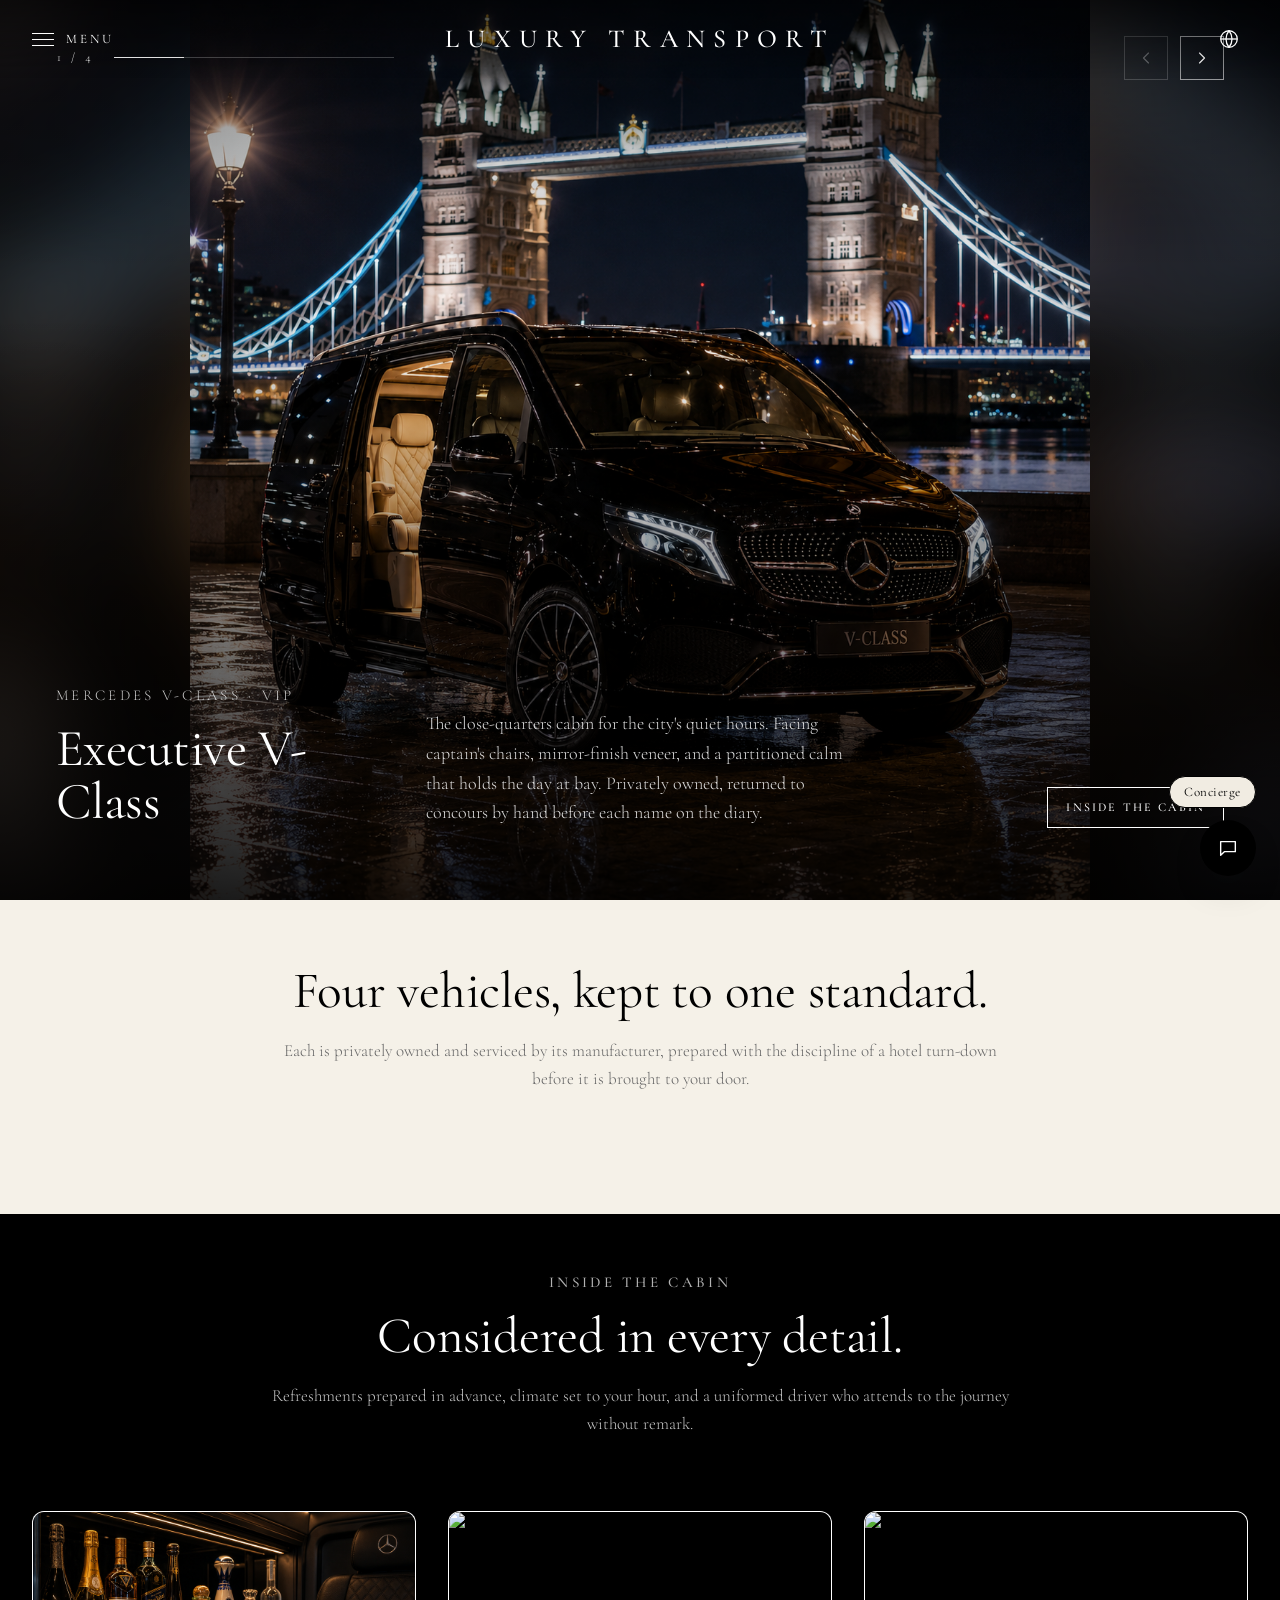
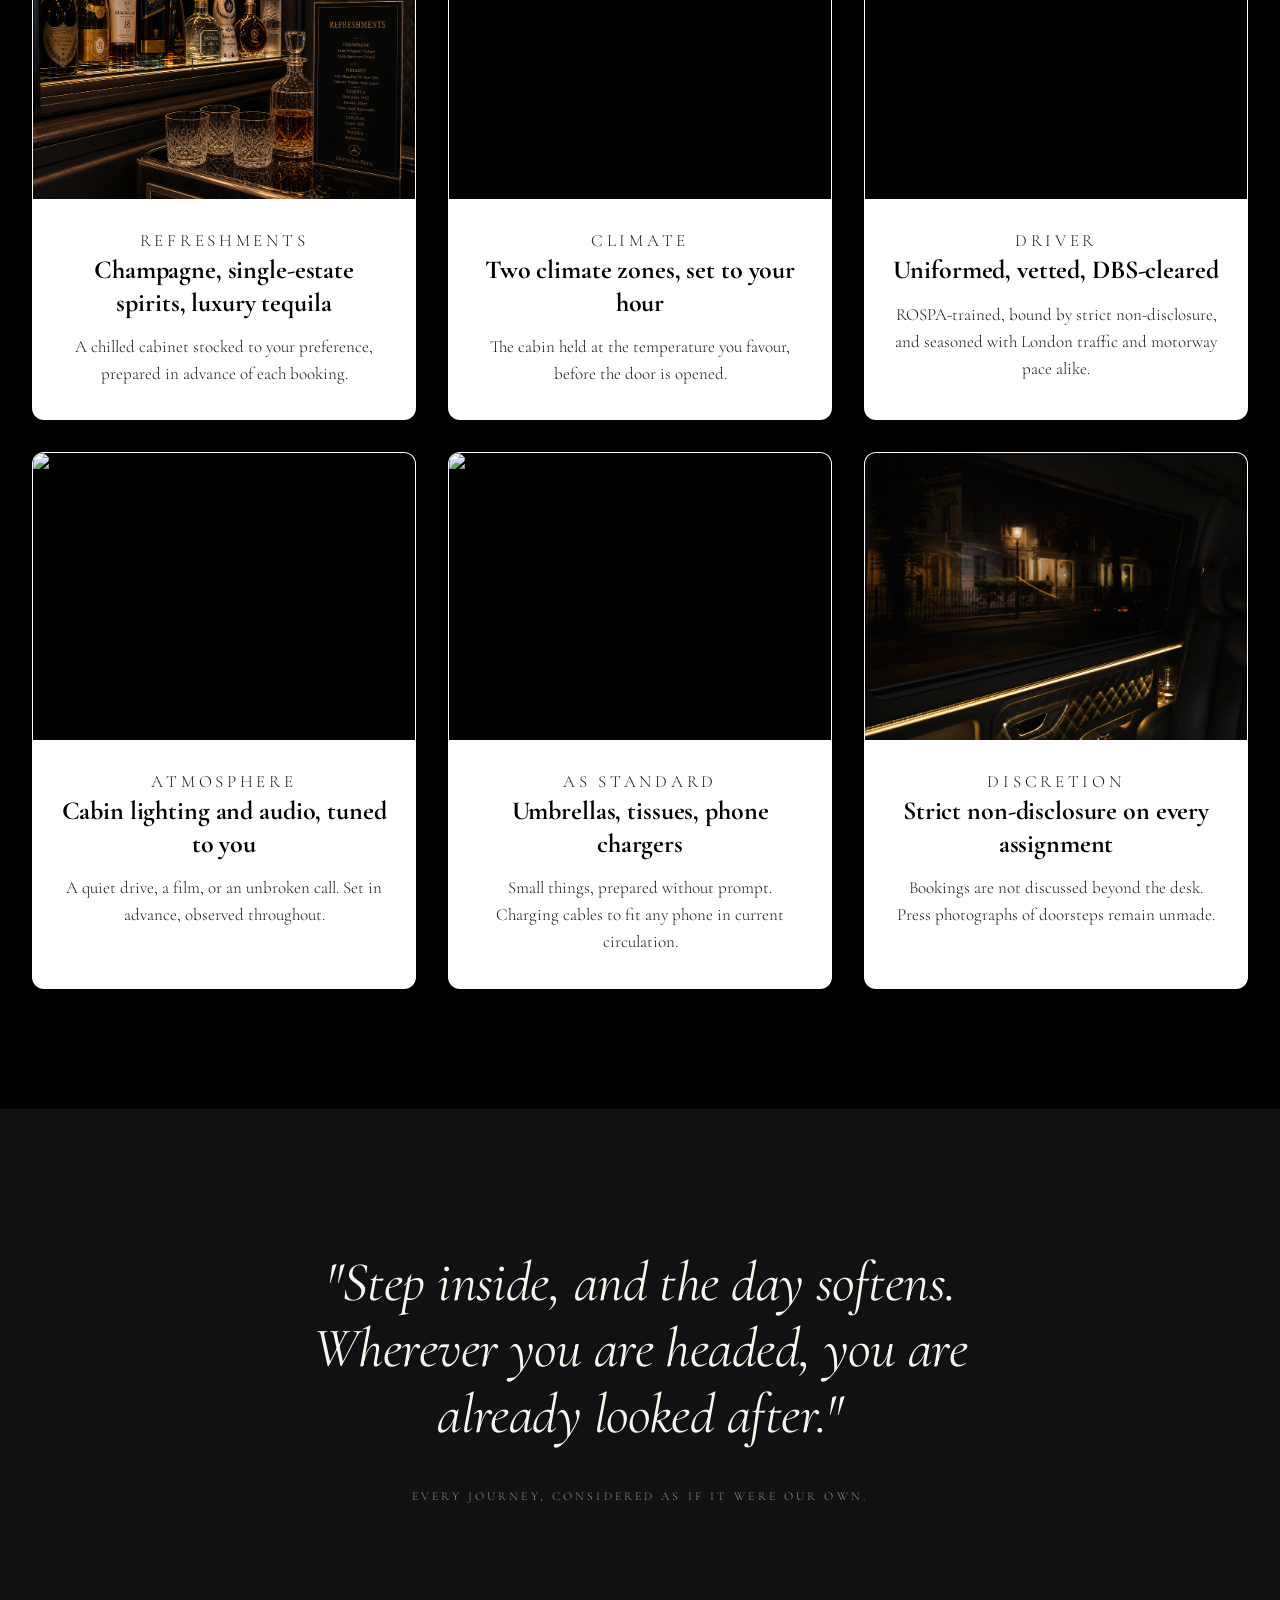
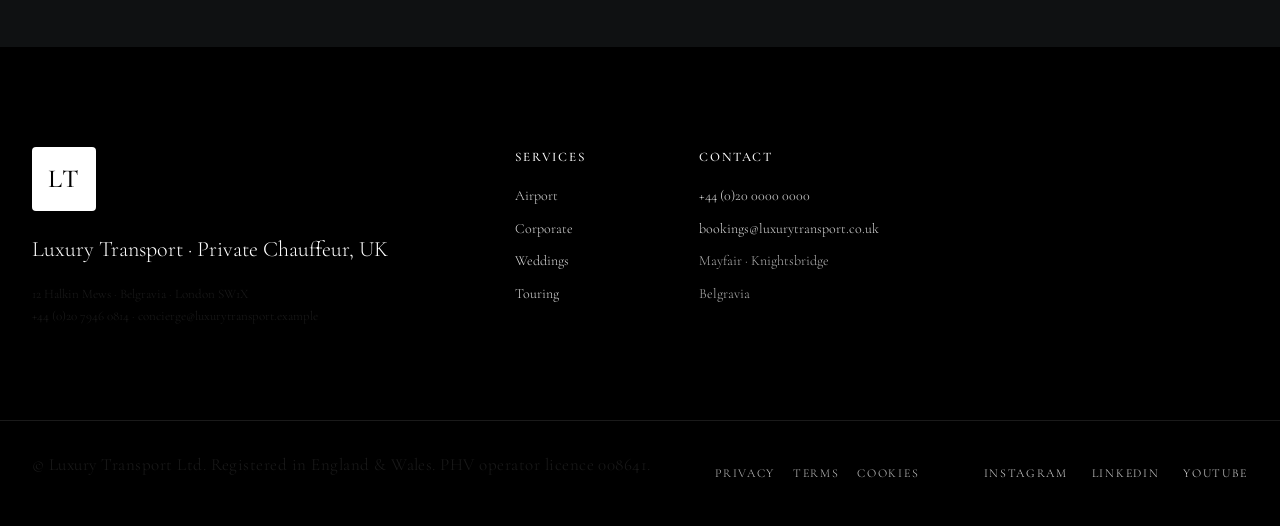
==== fleet.html @ 4dc2049c "Fleet: rename slide 1 to Executive V-Class and align description Co-Authored-By: Claude Opus 4.8 (1M" ====
<!DOCTYPE html>
<html lang="en">
<head>
  <meta charset="UTF-8" />
  <meta name="viewport" content="width=device-width, initial-scale=1.0" />
  <title>The Fleet · Luxury Transport</title>
  <link rel="preconnect" href="https://fonts.googleapis.com">
  <link rel="preconnect" href="https://fonts.gstatic.com" crossorigin>
  <link href="https://fonts.googleapis.com/css2?family=Cormorant+Garamond:wght@300;400;500;600&family=Inter:wght@300;400;500;600&display=swap" rel="stylesheet">
  <link rel="stylesheet" href="styles.css" />
</head>
<body>

  <!-- Page transition veil -->
  <div class="page-transition-veil" id="pageVeil" aria-hidden="true"></div>

  <!-- Primary navigation -->
  <header class="nav" id="siteNav">
    <div class="container nav__inner">
      <button class="hamburger" id="hamburger" type="button" aria-label="Open menu" aria-expanded="false" aria-controls="navMenu">
        <span class="hamburger__icon" aria-hidden="true">
          <span></span><span></span><span></span>
        </span>
        <span class="hamburger__label">Menu</span>
      </button>

      <a href="index.html" class="brand" aria-label="Luxury Transport">
        <span class="brand__text">
          <span class="brand__name">Luxury Transport</span>
        </span>
      </a>

      <div class="nav__actions">
        <button class="nav__lang" type="button" aria-label="Language">
          <svg viewBox="0 0 24 24" width="22" height="22" fill="none" stroke="currentColor" stroke-width="1.4" aria-hidden="true">
            <circle cx="12" cy="12" r="9"/>
            <path d="M3 12h18"/>
            <path d="M12 3a14 14 0 0 1 0 18M12 3a14 14 0 0 0 0 18"/>
          </svg>
        </button>
      </div>
    </div>

    <nav class="nav__menu" id="navMenu" aria-label="Primary">
      <ul>
        <li><a href="vision.html">The Vision</a></li>
        <li><a href="future.html">The Future</a></li>
        <li><a href="fleet.html" aria-current="page">The Fleet</a></li>
        <li><a href="services.html">Services</a></li>
        <li><a href="reserve.html">Reservation</a></li>
      </ul>
    </nav>
  </header>

  <!-- Fleet gallery -->
  <section class="fleet" id="fleet">
    <div class="gallery" data-gallery aria-roledescription="carousel" aria-label="Fleet gallery">
      <div class="gallery__viewport">
        <div class="gallery__track" data-gallery-track>
          <article class="gallery__slide" aria-roledescription="slide" aria-label="1 of 4">
            <img class="gallery__bg-fill" src="Images/vclass_vip_tower_bridge.png" alt="" aria-hidden="true" loading="lazy">
            <img class="gallery__bg" src="Images/vclass_vip_tower_bridge.png" alt="Mercedes V-Class VIP by Tower Bridge for chauffeur-driven transfers" loading="lazy">
            <div class="gallery__veil" aria-hidden="true"></div>
            <div class="gallery__content">
              <div class="gallery__heading">
                <p class="gallery__eyebrow">Mercedes V-Class · VIP</p>
                <h3>Executive V-Class</h3>
              </div>
              <p class="gallery__desc">The close-quarters cabin for the city's quiet hours. Facing captain's chairs, mirror-finish veneer, and a partitioned calm that holds the day at bay. Privately owned, returned to concours by hand before each name on the diary.</p>
              <div class="gallery__actions">
                <a href="#cabin" class="btn btn--ghost btn--light">Inside the Cabin</a>
              </div>
            </div>
          </article>

          <article class="gallery__slide" aria-roledescription="slide" aria-label="2 of 4">
            <img class="gallery__bg-fill" src="Images/12seater.png" alt="" aria-hidden="true" loading="lazy">
            <img class="gallery__bg" src="Images/12seater.png" alt="Twelve-seat Mercedes-Benz Sprinter passenger van" loading="lazy">
            <div class="gallery__veil" aria-hidden="true"></div>
            <div class="gallery__content">
              <div class="gallery__heading">
                <p class="gallery__eyebrow">12-Seat · 144-inch Wheelbase</p>
                <h3>Sprinter Passenger Van</h3>
              </div>
              <p class="gallery__desc">Mercedes-Benz Sprinter with a custom-built interior, drawn through the city without remark. Quilted leather, twelve seats turned just so, the hush of a private suite kept on the road. Composed at speed. Quiet at the door.</p>
              <div class="gallery__actions">
                <a href="#cabin" class="btn btn--ghost btn--light">Inside the Cabin</a>
              </div>
            </div>
          </article>

          <article class="gallery__slide" aria-roledescription="slide" aria-label="3 of 4">
            <img class="gallery__bg-fill" src="Images/15seater.png" alt="" aria-hidden="true" loading="lazy">
            <img class="gallery__bg" src="Images/15seater.png" alt="Fifteen-seat Mercedes-Benz Sprinter passenger van" loading="lazy">
            <div class="gallery__veil" aria-hidden="true"></div>
            <div class="gallery__content">
              <div class="gallery__heading">
                <p class="gallery__eyebrow">15-Seat · 170-inch Extended Wheelbase</p>
                <h3>Sprinter Passenger Van</h3>
              </div>
              <p class="gallery__desc">The longest body Mercedes-Benz builds — the 170 Extended, near twenty-four feet of cabin, for the unhurried day. Fifteen seats, ribboned where the occasion calls for it, the cabin set to the temperature you favour before the door is opened. London first, the country after, the day arriving exactly as it was set.</p>
              <div class="gallery__actions">
                <a href="#cabin" class="btn btn--ghost btn--light">Inside the Cabin</a>
              </div>
            </div>
          </article>

          <article class="gallery__slide" aria-roledescription="slide" aria-label="4 of 4">
            <img class="gallery__bg-fill" src="Images/15seater_westminster.png" alt="" aria-hidden="true" loading="lazy">
            <img class="gallery__bg" src="Images/15seater_westminster.png" alt="Fifteen-seat luxury Mercedes-Benz Sprinter by Westminster for VIP chauffeur travel" loading="lazy">
            <div class="gallery__veil" aria-hidden="true"></div>
            <div class="gallery__content">
              <div class="gallery__heading">
                <p class="gallery__eyebrow">15-Seat · VIP · 170 Extended Wheelbase</p>
                <h3>Sprinter Luxury Van</h3>
              </div>
              <div class="gallery__body">
                <p class="gallery__desc">The cabin held to private-cinema standards. Captain seating, two climate zones, lighting tuned to the hour and brought to the curb already warm. The day arrives before you do.</p>
                <p class="gallery__desc gallery__desc--onboard"><strong>On board:</strong> chilled champagne bar · single-estate spirits · two climate zones · uniformed driver · cabin lighting and audio set to your preference</p>
              </div>
              <div class="gallery__actions">
                <a href="#cabin" class="btn btn--ghost btn--light">Inside the Cabin</a>
              </div>
            </div>
          </article>
        </div>

        <div class="gallery__chrome">
          <div class="gallery__progress">
            <p class="gallery__counter" aria-live="polite">
              <span data-gallery-index>1</span>
              <span class="gallery__counter-divider"> / </span>
              <span data-gallery-total>4</span>
            </p>
            <div class="gallery__bar" aria-hidden="true">
              <div class="gallery__bar-fill" data-gallery-progress></div>
            </div>
          </div>
          <div class="gallery__arrows">
            <button class="gallery__nav" type="button" aria-label="Previous vehicle" data-gallery-prev>
              <svg viewBox="0 0 24 24" width="20" height="20" fill="none" stroke="currentColor" stroke-width="1.4" aria-hidden="true">
                <path d="M15 6l-6 6 6 6" stroke-linecap="round" stroke-linejoin="round"/>
              </svg>
            </button>
            <button class="gallery__nav" type="button" aria-label="Next vehicle" data-gallery-next>
              <svg viewBox="0 0 24 24" width="20" height="20" fill="none" stroke="currentColor" stroke-width="1.4" aria-hidden="true">
                <path d="M9 6l6 6-6 6" stroke-linecap="round" stroke-linejoin="round"/>
              </svg>
            </button>
          </div>
        </div>
      </div>
    </div>

    <div class="container section-head" style="padding-top: 64px;">
      <h2>Four vehicles, kept to one standard.</h2>
      <p class="section-head__lede">Each is privately owned and serviced by its manufacturer, prepared with the discipline of a hotel turn-down before it is brought to your door.</p>
    </div>
  </section>

  <!-- Inside the Cabin -->
  <section class="cabin" id="cabin">
    <div class="container section-head" style="padding-top: 56px;">
      <p class="eyebrow">Inside the Cabin</p>
      <h2>Considered in every detail.</h2>
      <p class="section-head__lede">Refreshments prepared in advance, climate set to your hour, and a uniformed driver who attends to the journey without remark.</p>
    </div>

    <div class="cabin__grid">
      <article class="cabin__item">
        <div class="cabin__media">
          <img src="Images/refreshments_lineup.png" alt="Chilled champagne and single-estate spirits in the cabin" loading="lazy">
        </div>
        <div class="cabin__body">
          <p class="cabin__eyebrow">Refreshments</p>
          <h3>Champagne, single-estate spirits, luxury tequila</h3>
          <p>A chilled cabinet stocked to your preference, prepared in advance of each booking.</p>
        </div>
      </article>
      <article class="cabin__item">
        <div class="cabin__media">
          <img src="Images/climate.png" alt="Dual-zone climate control" loading="lazy">
        </div>
        <div class="cabin__body">
          <p class="cabin__eyebrow">Climate</p>
          <h3>Two climate zones, set to your hour</h3>
          <p>The cabin held at the temperature you favour, before the door is opened.</p>
        </div>
      </article>
      <article class="cabin__item">
        <div class="cabin__media">
          <img src="Images/driver.png" alt="Uniformed chauffeur attending the cabin" loading="lazy">
        </div>
        <div class="cabin__body">
          <p class="cabin__eyebrow">Driver</p>
          <h3>Uniformed, vetted, DBS-cleared</h3>
          <p>ROSPA-trained, bound by strict non-disclosure, and seasoned with London traffic and motorway pace alike.</p>
        </div>
      </article>
      <article class="cabin__item">
        <div class="cabin__media">
          <img src="Images/atmosphere.png" alt="Cabin lighting and audio set to mood" loading="lazy">
        </div>
        <div class="cabin__body">
          <p class="cabin__eyebrow">Atmosphere</p>
          <h3>Cabin lighting and audio, tuned to you</h3>
          <p>A quiet drive, a film, or an unbroken call. Set in advance, observed throughout.</p>
        </div>
      </article>
      <article class="cabin__item">
        <div class="cabin__media">
          <img src="Images/standard.png" alt="Umbrellas, tissues and phone chargers as standard" loading="lazy">
        </div>
        <div class="cabin__body">
          <p class="cabin__eyebrow">As Standard</p>
          <h3>Umbrellas, tissues, phone chargers</h3>
          <p>Small things, prepared without prompt. Charging cables to fit any phone in current circulation.</p>
        </div>
      </article>
      <article class="cabin__item">
        <div class="cabin__media">
          <img src="Images/discretion.png" alt="Discreet arrival, no doorstep photographs" loading="lazy">
        </div>
        <div class="cabin__body">
          <p class="cabin__eyebrow">Discretion</p>
          <h3>Strict non-disclosure on every assignment</h3>
          <p>Bookings are not discussed beyond the desk. Press photographs of doorsteps remain unmade.</p>
        </div>
      </article>
    </div>
  </section>

  <!-- Closing quote -->
  <section class="services-quote" id="cabin-quote">
    <div class="container services-quote__inner">
      <blockquote class="services-quote__quote">
        <p>"Step inside, and the day softens. Wherever you are headed, you are already looked after."</p>
      </blockquote>
      <p class="services-quote__attribution">Every journey, considered as if it were our own.</p>
    </div>
  </section>

  <!-- Footer -->
  <footer class="footer">
    <div class="container footer__top">
      <div class="footer__brand">
        <span class="brand__mark brand__mark--lg">LT</span>
        <p class="footer__tag">Luxury Transport · Private Chauffeur, UK</p>
        <p class="footer__address">12 Halkin Mews · Belgravia · London SW1X<br/>+44 (0)20 7946 0814 · concierge@luxurytransport.example</p>
      </div>

      <div class="footer__cols">
        <div>
          <h4>Services</h4>
          <ul>
            <li><a href="services.html">Airport</a></li>
            <li><a href="services.html">Corporate</a></li>
            <li><a href="services.html">Weddings</a></li>
            <li><a href="services.html">Touring</a></li>
          </ul>
        </div>
        <div>
          <h4>Contact</h4>
          <ul>
            <li><a href="tel:+442000000000">+44 (0)20 0000 0000</a></li>
            <li><a href="mailto:bookings@luxurytransport.co.uk">bookings@luxurytransport.co.uk</a></li>
            <li>Mayfair · Knightsbridge</li>
            <li>Belgravia</li>
          </ul>
        </div>
      </div>
    </div>

    <div class="container footer__bottom">
      <p>© Luxury Transport Ltd. Registered in England &amp; Wales. PHV operator licence 008641.</p>
      <div class="footer__legal">
        <a href="#privacy">Privacy</a>
        <a href="#terms">Terms</a>
        <a href="#cookies">Cookies</a>
      </div>
      <div class="footer__social">
        <a href="#" aria-label="Instagram">Instagram</a>
        <a href="#" aria-label="LinkedIn">LinkedIn</a>
        <a href="#" aria-label="YouTube">YouTube</a>
      </div>
    </div>
  </footer>

  <!-- Cabin image viewer -->
  <div class="modal" id="cabinModal" aria-hidden="true" data-cabin-modal>
    <div class="modal__backdrop" data-modal-close></div>
    <button class="modal__close" type="button" aria-label="Close preview" data-modal-close>
      <svg viewBox="0 0 24 24" width="18" height="18" fill="none" stroke="currentColor" stroke-width="1.5" aria-hidden="true">
        <path d="M6 6l12 12M18 6l-12 12" stroke-linecap="round"/>
      </svg>
    </button>
    <figure class="modal__panel" role="dialog" aria-modal="true" aria-labelledby="cabinModalTitle">
      <img data-modal-image alt="" />
      <figcaption class="modal__caption">
        <span class="modal__eyebrow" data-modal-eyebrow></span>
        <span class="modal__title" id="cabinModalTitle" data-modal-title></span>
      </figcaption>
    </figure>
  </div>

  <button class="chat-toggle" id="chatToggle" aria-label="Open concierge chat" aria-expanded="false">
    <svg viewBox="0 0 24 24" width="22" height="22" fill="none" stroke="currentColor" stroke-width="1.5" aria-hidden="true">
      <path d="M4 5h16v11H8l-4 4V5z" stroke-linejoin="round"/>
    </svg>
  </button>

  <aside class="chat" id="chat" aria-hidden="true" aria-label="Concierge chat">
    <header class="chat__head">
      <div>
        <p class="chat__eyebrow">Concierge</p>
        <p class="chat__title">How may I help?</p>
      </div>
      <button class="chat__close" id="chatClose" aria-label="Close chat">
        <svg viewBox="0 0 24 24" width="18" height="18" fill="none" stroke="currentColor" stroke-width="1.5" aria-hidden="true">
          <path d="M6 6l12 12M18 6l-12 12" stroke-linecap="round"/>
        </svg>
      </button>
    </header>
    <div class="chat__log" id="chatLog" role="log" aria-live="polite"></div>
    <div class="chat__chips" id="chatChips"></div>
    <form class="chat__form" id="chatForm">
      <label class="visually-hidden" for="chatInput">Type a question</label>
      <input id="chatInput" name="chatInput" type="text" autocomplete="off" placeholder="Type a question, or a destination." />
      <button type="submit" class="chat__send" aria-label="Send">
        <svg viewBox="0 0 24 24" width="18" height="18" fill="none" stroke="currentColor" stroke-width="1.5" aria-hidden="true">
          <path d="M3 12l18-9-7 18-2-8-9-1z" stroke-linejoin="round"/>
        </svg>
      </button>
    </form>
  </aside>

  <script src="script.js"></script>
</body>
</html>
---- styles.css ----
/* ---------- Tokens ---------- */
:root {
  /* Off-white / parchment palette per Draft 2 — "no white background" */
  --bg: #f5f1e8;
  --bg-cream: #f1ece2;
  --bg-light: #f8f5ed;
  --ink: #000000;
  --ink-soft: #1a1a1a;
  --ink-mute: #666666;
  --line: rgba(0, 0, 0, 0.15);
  --accent: #000000;
  --hero-1: #000000;
  --hero-2: #000000;
  --max: 1320px;
  --serif: "Cormorant Garamond", "Times New Roman", serif;
  --sans: "Cormorant Garamond", "Times New Roman", serif;
  --shadow-card:
    0 1px 0 rgba(26, 24, 22, 0.04), 0 24px 40px -28px rgba(26, 24, 22, 0.18);
}

* {
  box-sizing: border-box;
}
html {
  scroll-behavior: smooth;
  overflow-x: hidden;
}
body {
  margin: 0;
  font-family: var(--sans);
  font-weight: 300;
  font-size: 16px;
  line-height: 1.6;
  color: var(--ink);
  background: var(--bg);
  -webkit-font-smoothing: antialiased;
  overflow-x: hidden;
}
img {
  max-width: 100%;
  display: block;
}
a {
  color: inherit;
  text-decoration: none;
}

.container {
  width: 100%;
  max-width: var(--max);
  margin: 0 auto;
  padding: 0 32px;
}

/* ---------- Typography ---------- */
h1,
h2,
h3,
h4 {
  font-family: var(--serif);
  font-weight: 400;
  letter-spacing: -0.005em;
  margin: 0 0 0.35em;
  color: var(--ink);
}
h1 {
  font-size: clamp(48px, 7vw, 96px);
  line-height: 1.02;
}
h2 {
  font-size: clamp(34px, 4vw, 56px);
  line-height: 1.08;
}
h3 {
  font-size: 26px;
  line-height: 1.2;
}
h4 {
  font-size: 13px;
  font-family: var(--sans);
  font-weight: 500;
  letter-spacing: 0.14em;
  text-transform: uppercase;
  color: var(--ink);
}

p {
  margin: 0 0 1em;
  color: var(--ink-soft);
  font-size: 17px;
  line-height: 1.65;
}

.eyebrow {
  font-family: var(--sans);
  font-size: 15px;
  letter-spacing: 0.22em;
  text-transform: uppercase;
  color: var(--ink-mute);
  margin: 0 0 14px;
  font-weight: 500;
}
.eyebrow--light {
  color: rgba(78, 78, 78, 0.78);
}

em {
  font-style: italic;
  color: var(--accent);
}

/* ---------- Utility bar ---------- */
.utility-bar {
  background: #0f1112;
  color: rgba(255, 255, 255, 0.78);
  font-size: 12px;
  letter-spacing: 0.06em;
}
.utility-bar__inner {
  display: flex;
  justify-content: space-between;
  align-items: center;
  padding-top: 10px;
  padding-bottom: 10px;
}
.utility-bar a {
  color: rgba(255, 255, 255, 0.78);
}
.utility-bar a:hover {
  color: #fff;
}
.utility-bar .dot {
  margin: 0 12px;
  opacity: 0.35;
}

/* ---------- Nav (Porsche-style) ---------- */
.nav {
  position: fixed;
  top: 0;
  left: 0;
  right: 0;
  background: transparent;
  border-bottom: none;
  z-index: 50;
  color: #fff;
  /* Transparent / non-interactive areas of the nav stay click-through, so elements
     beneath the bar (e.g. the fleet gallery's prev/next arrows) remain clickable.
     Interactive children opt back in to pointer events below. */
  pointer-events: none;
  transition:
    background 0.3s ease,
    color 0.3s ease,
    border-color 0.3s ease;
}
.nav__inner > *,
.nav__menu {
  pointer-events: auto;
}
.nav::before {
  content: "";
  position: absolute;
  inset: 0;
  background: linear-gradient(180deg, rgba(0, 0, 0, 0.45) 0%, rgba(0, 0, 0, 0) 100%);
  pointer-events: none;
  z-index: -1;
}
.nav.is-scrolled {
  background: rgba(255, 255, 255, 0.96);
  backdrop-filter: saturate(140%) blur(10px);
  -webkit-backdrop-filter: saturate(140%) blur(10px);
  border-bottom: 1px solid var(--line);
  color: var(--ink);
}
.nav.is-scrolled::before {
  display: none;
}
.nav__inner {
  display: grid;
  grid-template-columns: 1fr auto 1fr;
  align-items: center;
  gap: 24px;
  height: 78px;
}
.brand {
  display: inline-flex;
  align-items: center;
  gap: 12px;
  justify-self: center;
  color: inherit;
}
.brand__mark {
  width: 46px;
  height: 46px;
  display: grid;
  place-items: center;
  background: var(--ink);
  color: #fff;
  font-family: var(--serif);
  font-size: 22px;
  font-weight: 500;
  letter-spacing: 0.02em;
  border-radius: 4px;
}
.brand__mark--lg {
  width: 64px;
  height: 64px;
  font-size: 26px;
}
.nav .brand__mark {
  display: none;
}
.brand__text {
  display: flex;
  flex-direction: column;
  line-height: 1.1;
}
.brand__name {
  font-family: var(--serif);
  font-size: 26px;
  letter-spacing: 0.32em;
  text-transform: uppercase;
  font-weight: 500;
  color: inherit;
  white-space: nowrap;
}
.brand__tagline {
  display: none;
}
@media (max-width: 960px) {
  .brand__name {
    font-size: 20px;
    letter-spacing: 0.22em;
  }
}
@media (max-width: 720px) {
  .hamburger__label {
    display: none;
  }
  .hamburger {
    gap: 0;
  }
}
@media (max-width: 560px) {
  .brand__name {
    font-size: 15px;
    letter-spacing: 0.16em;
  }
}
.nav__menu {
  position: fixed;
  top: 78px;
  left: 0;
  right: 0;
  bottom: 0;
  background: rgba(0, 0, 0, 0.45);
  backdrop-filter: blur(14px) saturate(140%);
  -webkit-backdrop-filter: blur(14px) saturate(140%);
  padding: 56px 0 40px;
  opacity: 0;
  pointer-events: none;
  transition: opacity 0.35s ease;
  z-index: 49;
  overflow-y: auto;
}
.nav__menu.is-open {
  opacity: 1;
  pointer-events: auto;
}
.nav__menu ul {
  display: flex;
  gap: 18px;
  list-style: none;
  width: 100%;
  max-width: var(--max);
  margin: 0 auto;
  padding: 0 32px;
  flex-direction: column;
  align-items: flex-start;
}
.nav__menu a {
  font-family: var(--serif);
  font-size: 25px;
  letter-spacing: 0.02em;
  color: #fff;
  padding: 6px 0;
  text-transform: none;
  display: inline-block;
  border-bottom: none;
  text-shadow: 0 1px 24px rgba(0, 0, 0, 0.5);
}
.nav__menu a:hover,
.nav__menu a:focus-visible {
  opacity: 0.7;
  outline: none;
}
.nav__menu a::after {
  display: none;
}
/* Active page indicator — a leading dash marker plus a solid underline so the visitor clearly knows where they are. */
.nav__menu a[aria-current="page"] {
  position: relative;
  padding-left: 40px;
  font-weight: 600;
}
.nav__menu a[aria-current="page"]::before {
  content: "";
  position: absolute;
  left: 0;
  top: 50%;
  width: 26px;
  height: 2px;
  transform: translateY(-50%);
  background: currentColor;
  opacity: 0.95;
}
.nav__menu a[aria-current="page"]::after {
  content: "";
  display: block;
  position: absolute;
  left: 40px;
  right: 0;
  bottom: 0;
  height: 2px;
  background: currentColor;
  opacity: 0.85;
}
@media (max-width: 720px) {
  .nav__menu {
    top: 64px;
    padding: 40px 0 32px;
  }
  .nav__menu ul {
    padding: 0 20px;
  }
  .nav__menu a {
    font-size: 21px;
  }
}
.nav__actions {
  display: flex;
  align-items: center;
  gap: 12px;
  justify-self: end;
}
.nav__lang {
  background: transparent;
  border: 0;
  padding: 8px;
  color: inherit;
  cursor: pointer;
  display: inline-flex;
  align-items: center;
  justify-content: center;
  transition: opacity 0.2s ease;
}
.nav__lang:hover {
  opacity: 0.72;
}
/* ---------- Inside the Cabin ---------- */
.cabin {
  background: #000;
  color: #fff;
}
.cabin .section-head h2,
.cabin .section-head .eyebrow {
  color: #fff;
}
.cabin .section-head .eyebrow {
  color: rgba(255, 255, 255, 0.7);
}
.cabin .section-head__lede {
  color: rgba(255, 255, 255, 0.78);
}
.cabin__grid {
  display: grid;
  grid-template-columns: repeat(3, 1fr);
  gap: 32px;
  padding: 0 32px 120px;
  max-width: var(--max);
  margin: 0 auto;
}
.cabin__item {
  background: #fff;
  color: var(--ink);
  padding: 0;
  text-align: center;
  border: 1px solid rgba(255, 255, 255, 0.18);
  border-radius: 12px;
  overflow: hidden;
  transition:
    transform 0.5s cubic-bezier(0.22, 0.61, 0.36, 1),
    box-shadow 0.5s cubic-bezier(0.22, 0.61, 0.36, 1),
    border-color 0.5s ease;
}
.cabin__item:hover {
  transform: translateY(-10px);
  border-color: rgba(255, 255, 255, 0.45);
  box-shadow: 0 28px 60px -20px rgba(0, 0, 0, 0.65);
}
.cabin__item {
  cursor: pointer;
}
.cabin__media {
  width: 100%;
  aspect-ratio: 4 / 3;
  overflow: hidden;
  background: #000;
}
.cabin__media img {
  width: 100%;
  height: 100%;
  object-fit: cover;
  display: block;
  transition: transform 0.8s cubic-bezier(0.22, 0.61, 0.36, 1);
}
.cabin__item:hover .cabin__media img {
  transform: scale(1.08);
}

/* ---------- Cabin preview modal ---------- */
.modal {
  position: fixed;
  inset: 0;
  z-index: 100;
  display: flex;
  align-items: center;
  justify-content: center;
  padding: 32px;
  opacity: 0;
  pointer-events: none;
  transition: opacity 0.4s ease;
}
.modal.is-open {
  opacity: 1;
  pointer-events: auto;
}
.modal__backdrop {
  position: absolute;
  inset: 0;
  background: rgba(0, 0, 0, 0.72);
  backdrop-filter: blur(10px);
  -webkit-backdrop-filter: blur(10px);
}
.modal__panel {
  position: relative;
  margin: 0;
  display: flex;
  flex-direction: column;
  align-items: center;
  gap: 18px;
  max-width: min(1100px, 92vw);
  max-height: 92vh;
  transform: scale(0.96);
  transition: transform 0.45s cubic-bezier(0.22, 0.61, 0.36, 1);
}
.modal.is-open .modal__panel {
  transform: scale(1);
}
.modal__panel img {
  max-width: 100%;
  max-height: 78vh;
  object-fit: contain;
  display: block;
  border-radius: 12px;
}
.modal__caption {
  display: flex;
  flex-direction: column;
  align-items: center;
  gap: 6px;
  text-align: center;
  color: #fff;
}
.modal__caption .modal__eyebrow {
  font-family: var(--sans);
  font-size: 11px;
  letter-spacing: 0.26em;
  text-transform: uppercase;
  color: rgba(255, 255, 255, 0.65);
}
.modal__caption .modal__title {
  font-family: var(--serif);
  font-size: 22px;
  color: #fff;
  line-height: 1.3;
}
.modal__close {
  position: fixed;
  top: 24px;
  right: 24px;
  width: 44px;
  height: 44px;
  background: rgba(0, 0, 0, 0.4);
  border: 1px solid rgba(255, 255, 255, 0.2);
  color: #fff;
  display: inline-flex;
  align-items: center;
  justify-content: center;
  cursor: pointer;
  z-index: 110;
  transition:
    background 0.25s ease,
    border-color 0.25s ease,
    opacity 0.3s ease;
  opacity: 0;
  pointer-events: none;
}
.modal.is-open .modal__close {
  opacity: 1;
  pointer-events: auto;
}
.modal__close:hover {
  background: rgba(255, 255, 255, 0.12);
  border-color: rgba(255, 255, 255, 0.55);
}
@media (max-width: 720px) {
  .modal {
    padding: 16px;
  }
  .modal__panel img {
    max-height: 70vh;
  }
  .modal__caption .modal__title {
    font-size: 18px;
  }
  .modal__close {
    top: 14px;
    right: 14px;
  }
}
.cabin__body {
  padding: 28px 28px 32px;
}
.cabin__eyebrow {
  font-size: 13px;
  letter-spacing: 0.22em;
  text-transform: uppercase;
  color: var(--ink-mute);
  margin: 0 0 14px;
}
.cabin__item h3 {
  font-size: 26px;
  line-height: 1.25;
  margin: 0 0 14px;
  color: var(--ink);
  font-weight: 700;
}
.cabin__item p {
  font-size: 17px;
  line-height: 1.6;
  margin: 0;
  color: var(--ink-soft);
}
@media (max-width: 1080px) {
  .cabin__grid {
    grid-template-columns: repeat(2, 1fr);
  }
}
@media (max-width: 720px) {
  .cabin__grid {
    grid-template-columns: 1fr;
    gap: 20px;
    padding: 0 20px 80px;
  }
  .cabin__media {
    aspect-ratio: 16 / 10;
  }
  .cabin__body {
    padding: 22px 24px 26px;
  }
  .cabin__item h3 {
    font-size: 23px;
  }
}

/* ---------- Three things we never break ---------- */
.three-things {
  background: var(--bg);
  padding: 96px 0;
  text-align: center;
}
.three-things .eyebrow {
  margin-bottom: 32px;
}
.three-things__grid {
  display: flex;
  align-items: center;
  justify-content: center;
  gap: 0;
  font-family: var(--serif);
  font-size: 36px;
  color: var(--ink);
  letter-spacing: 0.04em;
  line-height: 1.2;
}
.three-things__grid span {
  padding: 0 36px;
  position: relative;
}
.three-things__grid span + span::before {
  content: "";
  position: absolute;
  left: 0;
  top: 18%;
  bottom: 18%;
  width: 1px;
  background: var(--line);
}
.three-things__subline {
  margin: 28px 0 0;
  font-family: var(--serif);
  font-style: italic;
  font-size: 18px;
  color: var(--ink-mute);
}
@media (max-width: 720px) {
  .three-things {
    padding: 72px 0;
  }
  .three-things__grid {
    flex-direction: column;
    font-size: 28px;
    gap: 18px;
  }
  .three-things__grid span {
    padding: 0;
  }
  .three-things__grid span + span::before {
    display: none;
  }
}

/* ---------- Future and Beyond (home page) ---------- */
.future-block {
  background: var(--bg);
  padding: 160px 0;
}
.future-block__inner {
  max-width: 720px;
  margin: 0 auto;
  padding: 0 32px;
  text-align: center;
}
.future-block__inner h2 {
  margin: 18px 0 28px;
}
.future-block__body {
  font-family: var(--sans);
  font-size: 19px;
  line-height: 1.65;
  color: var(--ink-soft);
  margin: 0;
}
@media (max-width: 720px) {
  .future-block {
    padding: 80px 0;
  }
  .future-block__body {
    font-size: 17px;
  }
}

/* ---------- Reserve pretext ---------- */
.reserve__pretext {
  text-align: center;
  font-family: var(--serif);
  font-style: italic;
  font-size: 22px;
  color: rgba(26, 24, 22, 0.6);
  margin: 0 auto 24px;
  max-width: 720px;
  padding: 0 32px;
}
@media (max-width: 720px) {
  .reserve__pretext {
    font-size: 18px;
    padding: 0 20px;
  }
}

/* ---------- Who we've worked with (home page) ---------- */
.wwww {
  background: var(--bg-cream);
  padding-bottom: 120px;
}
.wwww__grid {
  display: grid;
  grid-template-columns: repeat(2, 1fr);
  gap: 32px;
  max-width: 960px;
  margin: 0 auto;
  padding: 0 32px;
}
.wwww__item {
  text-align: center;
  padding: 28px 24px;
  border-top: 1px solid var(--line);
}
.wwww__role {
  font-size: 12px;
  letter-spacing: 0.22em;
  text-transform: uppercase;
  color: var(--ink-mute);
  margin: 0 0 14px;
}
.wwww__quote {
  font-family: var(--serif);
  font-size: 22px;
  line-height: 1.4;
  color: var(--ink);
  margin: 0;
}
.wwww__footnote {
  max-width: 720px;
  margin: 48px auto 0;
  padding: 0 32px;
  text-align: center;
  font-family: var(--serif);
  font-size: 18px;
  color: var(--ink-mute);
}
@media (max-width: 720px) {
  .wwww__grid {
    grid-template-columns: 1fr;
  }
  .wwww {
    padding-bottom: 80px;
  }
}

/* ---------- About Us (home page) ---------- */
.about-us {
  background: var(--bg-cream);
  padding-bottom: 120px;
}
.about-us__body {
  max-width: 760px;
  margin: 0 auto;
  padding: 8px 32px 0;
  text-align: center;
}
.about-us__body p {
  font-size: 21px;
  line-height: 1.7;
  color: var(--ink);
  font-weight: 400;
  margin: 0 0 28px;
}
.about-us__body p:last-child {
  margin-bottom: 0;
}
.about-us__motto {
  margin-top: 40px !important;
  font-family: var(--serif);
  font-size: 22px;
  letter-spacing: 0.02em;
  color: var(--ink-mute);
}
.about-us__motto em {
  font-style: italic;
  color: var(--ink);
}
@media (max-width: 720px) {
  .about-us {
    padding-bottom: 80px;
  }
  .about-us__body {
    padding: 0 20px;
  }
  .about-us__body p {
    font-size: 18px;
    line-height: 1.65;
  }
}

/* ---------- Express booking widget ---------- */
.express {
  background: var(--bg-light);
  border: 1px solid var(--line);
  padding: 20px;
  display: grid;
  grid-template-columns: 1.4fr 1fr auto;
  gap: 14px;
  align-items: end;
  max-width: 720px;
}
.express label {
  display: flex;
  flex-direction: column;
  gap: 6px;
  font-size: 11px;
  letter-spacing: 0.14em;
  text-transform: uppercase;
  color: var(--ink-mute);
  text-align: left;
}
.express input {
  border: 0;
  border-bottom: 1px solid var(--line);
  background: transparent;
  padding: 10px 0;
  font-family: var(--sans);
  font-size: 15px;
  color: var(--ink);
}
.express input:focus {
  outline: none;
  border-color: var(--accent);
}
.express button {
  white-space: nowrap;
}
.hero .express {
  background: rgba(255, 255, 255, 0.94);
  margin: 0 auto;
}
.hero .express label {
  color: var(--ink-mute);
}
@media (max-width: 720px) {
  .express {
    grid-template-columns: 1fr;
  }
}
.icon-btn {
  background: transparent;
  border: 0;
  padding: 8px;
  color: var(--ink);
  cursor: pointer;
  border-radius: 999px;
  display: grid;
  place-items: center;
}
.icon-btn:hover {
  background: var(--bg-cream);
}
.hamburger {
  display: inline-flex;
  align-items: center;
  gap: 12px;
  background: transparent;
  border: 0;
  padding: 8px 0;
  cursor: pointer;
  color: inherit;
  font-family: var(--sans);
  font-size: 13px;
  letter-spacing: 0.22em;
  text-transform: uppercase;
  justify-self: start;
}
.hamburger__icon {
  display: inline-flex;
  flex-direction: column;
  justify-content: center;
  gap: 5px;
  width: 22px;
}
.hamburger__icon span {
  display: block;
  width: 100%;
  height: 1px;
  background: currentColor;
  transition:
    transform 0.25s ease,
    opacity 0.25s ease;
}
.hamburger__label {
  line-height: 1;
}
.hamburger.is-open .hamburger__icon span:nth-child(1) {
  transform: translateY(6px) rotate(45deg);
}
.hamburger.is-open .hamburger__icon span:nth-child(2) {
  opacity: 0;
}
.hamburger.is-open .hamburger__icon span:nth-child(3) {
  transform: translateY(-6px) rotate(-45deg);
}

/* ---------- Buttons ---------- */
.btn {
  display: inline-flex;
  align-items: center;
  gap: 10px;
  padding: 14px 26px;
  font-size: 12px;
  letter-spacing: 0.18em;
  text-transform: uppercase;
  font-weight: 500;
  cursor: pointer;
  border-radius: 0;
  transition:
    background 0.2s ease,
    color 0.2s ease,
    border-color 0.2s ease,
    transform 0.2s ease;
  border: 1px solid transparent;
}
.btn--primary {
  background: var(--accent);
  color: #fff;
}
.btn--primary:hover {
  background: #1a1a1a;
}
.btn--ghost {
  background: transparent;
  color: var(--ink);
  border-color: var(--ink);
  padding: 10px 18px;
}
.btn--ghost:hover {
  background: var(--ink);
  color: #fff;
}
.btn--line {
  background: transparent;
  color: var(--ink);
  border-bottom: 1px solid currentColor;
  padding: 8px 0;
  letter-spacing: 0.14em;
}
.btn--line:hover {
  color: var(--accent);
}
.btn--light {
  color: #fff;
}
.btn--light:hover {
  color: var(--accent);
}

/* ---------- Hero ---------- */
.hero {
  position: relative;
  min-height: 100vh;
  display: flex;
  align-items: center;
  color: #fff;
  overflow: hidden;
  isolation: isolate;
}
.hero__media {
  position: absolute;
  inset: 0;
  background: #000;
  z-index: -2;
  overflow: hidden;
}
.hero__video {
  position: absolute;
  top: 50%;
  left: 50%;
  width: 100%;
  height: 100%;
  object-fit: cover;
  transform: translate(-50%, -50%);
  opacity: 0;
  transition: opacity 0.9s ease;
}
.hero__video.is-active {
  opacity: 1;
}
.hero__veil {
  position: absolute;
  inset: 0;
  background:
    linear-gradient(
      180deg,
      rgba(0, 0, 0, 0.35) 0%,
      rgba(0, 0, 0, 0.15) 30%,
      rgba(0, 0, 0, 0.65) 100%
    ),
    linear-gradient(90deg, rgba(0, 0, 0, 0.45) 0%, rgba(0, 0, 0, 0) 55%);
  z-index: -1;
}
.hero__content {
  padding: 300px 32px 60px 32px;
  max-width: 880px;
  margin: 0 auto;
  text-align: center;
}
.hero__lede {
  margin-left: auto;
  margin-right: auto;
}
.hero__cta {
  justify-content: center;
}
.hero__title {
  color: #fff;
  margin-bottom: 40px;
}
.hero__title em {
  color: var(--bg-cream);
}
.hero__placeholder-mark {
  display: inline-block;
  margin-left: 12px;
  font-family: var(--serif);
  font-size: 0.5em;
  font-style: italic;
  color: rgba(255, 255, 255, 0.55);
  vertical-align: super;
}
.hero__lede {
  color: rgba(255, 255, 255, 0.82);
  font-size: 18px;
  max-width: 620px;
  margin-bottom: 56px;
}
.hero .eyebrow {
  color: rgba(255, 255, 255, 0.7);
}
.hero__cta {
  display: flex;
  flex-wrap: wrap;
  gap: 18px;
  align-items: center;
}
.hero__cta .btn--primary {
  background: #fff;
  color: var(--ink);
}
.hero__cta .btn--primary:hover {
  background: var(--accent);
  color: #fff;
}
.hero__cta .btn--line {
  color: #fff;
}
.hero__cta .btn--line:hover {
  color: var(--accent);
}

/* Hero variant: bottom-left content */
.hero.hero--left {
  align-items: flex-end;
}
.hero.hero--left .hero__content {
  margin: 0;
  text-align: left;
  padding: 0 56px 96px;
  max-width: 720px;
}
.hero.hero--left .hero__title {
  margin-bottom: 24px;
}
.hero.hero--left .hero__lede {
  margin: 0;
  max-width: 520px;
}
@media (max-width: 720px) {
  .hero.hero--left .hero__content {
    padding: 0 20px 72px;
  }
}

.hero__scroll {
  position: absolute;
  bottom: 28px;
  left: 50%;
  transform: translateX(-50%);
  display: flex;
  flex-direction: column;
  align-items: center;
  gap: 10px;
  color: rgba(255, 255, 255, 0.6);
  font-size: 11px;
  letter-spacing: 0.3em;
  text-transform: uppercase;
}
.hero__scroll .line {
  width: 1px;
  height: 40px;
  background: linear-gradient(
    180deg,
    rgba(255, 255, 255, 0.6),
    rgba(255, 255, 255, 0)
  );
  animation: scrollLine 2.4s ease-in-out infinite;
}
@keyframes scrollLine {
  0% {
    transform: scaleY(0.2);
    transform-origin: top;
  }
  50% {
    transform: scaleY(1);
    transform-origin: top;
  }
  51% {
    transform: scaleY(1);
    transform-origin: bottom;
  }
  100% {
    transform: scaleY(0.2);
    transform-origin: bottom;
  }
}

/* ---------- Future page editorial (cream theme) ---------- */
/* ---------- The Future (reconstructed editorial layout) ---------- */
.future {
  background: var(--bg);
  color: var(--ink);
}

/* Intro */
.future-intro {
  max-width: 960px;
  margin: 0 auto;
  text-align: center;
  padding: 150px 32px 36px;
}
.future-intro .eyebrow {
  color: var(--ink-mute);
  margin-bottom: 26px;
}
.future-intro__title {
  font-family: var(--serif);
  font-weight: 500;
  font-size: clamp(40px, 5.6vw, 78px);
  line-height: 1.04;
  letter-spacing: -0.015em;
  margin: 0 0 30px;
  color: var(--ink);
}
.future-intro__lede {
  font-family: var(--serif);
  font-style: italic;
  font-size: clamp(20px, 2.4vw, 27px);
  line-height: 1.5;
  color: var(--ink-soft);
  max-width: 640px;
  margin: 0 auto;
}

/* Principles — alternating rows with oversized ghost numerals */
.future-principles {
  max-width: 1160px;
  margin: 0 auto;
  padding: 80px 32px 24px;
}
.principle {
  display: flex;
  align-items: center;
  gap: clamp(40px, 6vw, 100px);
  padding: 76px 0;
  border-top: 1px solid var(--line);
}
.principle:last-child {
  border-bottom: 1px solid var(--line);
}
.principle:nth-child(even) {
  flex-direction: row-reverse;
}
.principle__index {
  flex: 0 0 auto;
  width: clamp(130px, 24vw, 300px);
  text-align: center;
  font-family: var(--serif);
  font-weight: 500;
  font-size: clamp(110px, 17vw, 230px);
  line-height: 0.78;
  letter-spacing: -0.02em;
  color: rgba(15, 17, 18, 0.08);
}
.principle__text {
  flex: 1 1 auto;
  max-width: 620px;
}
.principle:nth-child(even) .principle__text {
  text-align: right;
}
.principle:nth-child(even) .principle__body {
  margin-left: auto;
}
.principle__name {
  font-family: var(--sans);
  font-size: 12px;
  letter-spacing: 0.3em;
  text-transform: uppercase;
  color: var(--ink-mute);
  margin: 0 0 18px;
}
.principle__text h3 {
  font-family: var(--serif);
  font-weight: 500;
  font-size: clamp(28px, 3.4vw, 44px);
  line-height: 1.1;
  letter-spacing: -0.01em;
  color: var(--ink);
  margin: 0 0 18px;
}
.principle__body {
  font-family: var(--serif);
  font-size: 19px;
  line-height: 1.7;
  color: var(--ink-soft);
  margin: 0;
  max-width: 52ch;
}

/* What's on the horizon — hairline matrix, no cards */
.future-horizon {
  max-width: 1160px;
  margin: 0 auto;
  padding: 80px 32px 24px;
}
.future-horizon__head {
  text-align: center;
}
.future-horizon__head .eyebrow {
  color: var(--ink-mute);
  margin-bottom: 18px;
}
.future-horizon__title {
  font-family: var(--serif);
  font-weight: 500;
  font-size: clamp(30px, 4vw, 54px);
  line-height: 1.08;
  letter-spacing: -0.01em;
  color: var(--ink);
  margin: 0 0 52px;
}
.future-horizon__grid {
  display: grid;
  grid-template-columns: 1fr 1fr;
  border-top: 1px solid var(--line);
  border-left: 1px solid var(--line);
}
.horizon-item {
  padding: 52px 48px 56px;
  border-right: 1px solid var(--line);
  border-bottom: 1px solid var(--line);
  transition: background 0.35s ease;
}
.horizon-item:hover {
  background: var(--bg-cream);
}
.horizon-item__no {
  display: block;
  font-family: var(--serif);
  font-size: 16px;
  letter-spacing: 0.28em;
  color: var(--ink-mute);
  margin-bottom: 24px;
}
.horizon-item h4 {
  font-family: var(--serif);
  font-weight: 500;
  font-size: clamp(24px, 2.6vw, 31px);
  color: var(--ink);
  margin: 0 0 14px;
  letter-spacing: -0.005em;
}
.horizon-item p {
  font-family: var(--serif);
  font-size: 17px;
  line-height: 1.65;
  color: var(--ink-soft);
  margin: 0;
}

/* Security band — full-bleed dark */
.future-band {
  background: #0f1112;
  color: #f5f1e8;
  margin-top: 100px;
}
.future-band__inner {
  max-width: 920px;
  margin: 0 auto;
  text-align: center;
  padding: 134px 32px;
}
.future-band .eyebrow {
  color: rgba(245, 241, 232, 0.55);
  margin-bottom: 34px;
}
.future-band__statement {
  font-family: var(--serif);
  font-style: italic;
  font-weight: 400;
  font-size: clamp(26px, 3.6vw, 44px);
  line-height: 1.3;
  color: #f8f5ed;
  margin: 0;
}

/* Closing commitment */
.future-close {
  max-width: 840px;
  margin: 0 auto;
  text-align: center;
  padding: 120px 32px 140px;
}
.future-close .eyebrow {
  color: var(--ink-mute);
  margin-bottom: 30px;
}
.future-close__statement {
  font-family: var(--serif);
  font-size: clamp(24px, 3vw, 38px);
  line-height: 1.4;
  letter-spacing: -0.005em;
  color: var(--ink);
  margin: 0;
}

@media (max-width: 860px) {
  .principle,
  .principle:nth-child(even) {
    flex-direction: column;
    align-items: flex-start;
    gap: 6px;
    padding: 52px 0;
  }
  .principle__index {
    width: auto;
    text-align: left;
    font-size: clamp(90px, 26vw, 150px);
    line-height: 0.9;
  }
  .principle:nth-child(even) .principle__text {
    text-align: left;
  }
  .principle:nth-child(even) .principle__body {
    margin-left: 0;
  }
  .future-horizon__grid {
    grid-template-columns: 1fr;
  }
}
@media (max-width: 720px) {
  .future-intro {
    padding: 96px 20px 24px;
  }
  .future-principles {
    padding: 48px 20px 16px;
  }
  .principle__body {
    font-size: 17px;
  }
  .future-horizon {
    padding: 56px 20px 16px;
  }
  .future-horizon__title {
    margin-bottom: 36px;
  }
  .horizon-item {
    padding: 40px 28px 44px;
  }
  .future-band {
    margin-top: 72px;
  }
  .future-band__inner {
    padding: 92px 22px;
  }
  .future-close {
    padding: 84px 20px 96px;
  }
}

/* ---------- Vision page essay (cream theme) ---------- */
.vision-essay {
  background: var(--bg);
  color: var(--ink);
  padding: 0 0 120px;
}
.vision-essay__intro {
  text-align: center;
  max-width: 820px;
  margin: 0 auto;
  padding: 140px 32px 64px;
}
.vision-essay__statement {
  max-width: 940px;
  margin: 0 auto;
  padding: 140px 32px 40px;
  text-align: center;
}
.vision-essay__statement .eyebrow {
  color: var(--ink-mute);
  margin-bottom: 32px;
}
.vision-essay__heading {
  font-family: var(--serif);
  font-size: clamp(56px, 6.6vw, 92px);
  line-height: 1.05;
  letter-spacing: -0.01em;
  font-weight: 500;
  margin: 0 0 36px;
  color: var(--ink);
}
.vision-essay__manifesto {
  font-family: var(--serif);
  font-size: 27px;
  line-height: 1.45;
  color: var(--ink-soft);
  font-weight: 400;
  margin: 0;
  letter-spacing: -0.005em;
}
.vision-essay__spec {
  max-width: 720px;
  margin: 80px auto 0;
  padding: 0 32px;
  text-align: center;
}
.vision-essay__spec .eyebrow {
  color: var(--ink-mute);
  margin-bottom: 18px;
}
.vision-essay__quote {
  margin: 0;
  font-family: var(--serif);
}
.vision-essay__quote p {
  font-size: 24px;
  line-height: 1.45;
  font-style: italic;
  color: var(--ink);
  margin: 0 0 14px;
}
.vision-essay__quote footer {
  font-family: var(--sans);
  font-size: 12px;
  letter-spacing: 0.22em;
  text-transform: uppercase;
  color: var(--ink-mute);
}
@media (max-width: 720px) {
  .vision-essay__statement {
    padding: 88px 20px 24px;
  }
  .vision-essay__heading {
    font-size: clamp(36px, 9vw, 56px);
    margin-bottom: 24px;
  }
  .vision-essay__manifesto {
    font-size: 22px;
    line-height: 1.45;
  }
  .vision-essay__spec {
    margin-top: 56px;
    padding: 0 20px;
  }
  .vision-essay__quote p {
    font-size: 19px;
  }
}

/* ---------- Section heads ---------- */
.section-head {
  padding: 120px 32px 56px;
  max-width: 820px;
  margin: 0 auto;
  text-align: center;
}
.section-head__lede {
  color: var(--ink-mute);
  font-size: 17px;
}
.section-head--row {
  max-width: var(--max);
  display: flex;
  align-items: flex-end;
  justify-content: space-between;
  gap: 24px;
  flex-wrap: wrap;
}

/* ---------- Fleet ---------- */
.fleet {
  background: var(--bg);
  padding-bottom: 48px;
}
.fleet__grid {
  display: grid;
  grid-template-columns: repeat(12, 1fr);
  gap: 32px;
  padding-bottom: 120px;
}

/* ---------- Fleet gallery (Bentley-style full-bleed hero carousel) ---------- */
.gallery {
  position: relative;
  background: #000;
  color: #fff;
}
.gallery__viewport {
  overflow: hidden;
  position: relative;
}
.gallery__track {
  display: flex;
  overflow-x: auto;
  scroll-snap-type: x mandatory;
  scroll-behavior: smooth;
  scrollbar-width: none;
  -ms-overflow-style: none;
}
.gallery__track::-webkit-scrollbar {
  display: none;
}
.gallery__slide {
  flex: 0 0 100%;
  min-width: 100%;
  scroll-snap-align: start;
  margin: 0;
  position: relative;
  min-height: 100vh;
  display: flex;
  align-items: flex-end;
  isolation: isolate;
  overflow: hidden;
}
.gallery__bg-fill {
  position: absolute;
  inset: 0;
  width: 100%;
  height: 100%;
  object-fit: cover;
  filter: blur(48px) brightness(0.78);
  transform: scale(1.12);
  z-index: -3;
  display: block;
}
.gallery__bg {
  position: absolute;
  inset: 0;
  width: 100%;
  height: 100%;
  object-fit: contain;
  object-position: center bottom;
  z-index: -2;
  display: block;
}
.gallery__veil {
  position: absolute;
  inset: 0;
  z-index: -1;
  background:
    linear-gradient(180deg, rgba(0, 0, 0, 0.45) 0%, rgba(0, 0, 0, 0) 30%),
    linear-gradient(0deg, rgba(0, 0, 0, 0.88) 0%, rgba(0, 0, 0, 0.35) 38%, rgba(0, 0, 0, 0) 65%),
    linear-gradient(90deg, rgba(0, 0, 0, 0.35), rgba(0, 0, 0, 0) 28%, rgba(0, 0, 0, 0) 72%, rgba(0, 0, 0, 0.35));
}
.gallery__content {
  display: grid;
  grid-template-columns: 1fr 1.3fr 1fr;
  gap: 40px;
  align-items: end;
  width: 100%;
  padding: 0 56px 72px;
  position: relative;
  z-index: 1;
}
.gallery__heading {
  color: #fff;
}
.gallery__eyebrow {
  font-size: 15px;
  letter-spacing: 0.22em;
  text-transform: uppercase;
  color: rgba(255, 255, 255, 0.78);
  margin: 0 0 14px;
}
.gallery__heading h3 {
  color: #fff;
  font-size: 52px;
  margin: 0;
  letter-spacing: -0.01em;
  line-height: 1.02;
}
.gallery__desc {
  color: rgba(255, 255, 255, 0.86);
  font-size: 18px;
  line-height: 1.65;
  margin: 0;
  max-width: 520px;
}
/* Wraps the main desc + the on-board services line in the middle grid column,
   keeping the actions button in the right column. */
.gallery__body {
  display: flex;
  flex-direction: column;
  gap: 18px;
  max-width: 520px;
}
.gallery__body .gallery__desc {
  max-width: none;
}
.gallery__desc--onboard {
  font-size: 14px;
  letter-spacing: 0.02em;
  line-height: 1.6;
  color: rgba(255, 255, 255, 0.7);
}
.gallery__desc--onboard strong {
  font-weight: 500;
  color: rgba(255, 255, 255, 0.92);
  letter-spacing: 0.18em;
  text-transform: uppercase;
  font-size: 11px;
  display: inline-block;
  margin-right: 6px;
}
.gallery__actions {
  display: flex;
  gap: 14px;
  align-items: center;
  justify-content: flex-end;
  flex-wrap: wrap;
}

/* Top chrome: counter + progress bar (left), arrows (right) */
.gallery__chrome {
  position: absolute;
  top: 0;
  left: 0;
  right: 0;
  padding: 36px 56px;
  display: flex;
  align-items: center;
  justify-content: space-between;
  gap: 24px;
  z-index: 2;
  pointer-events: none;
}
.gallery__chrome > * {
  pointer-events: auto;
}
/* Counter + progress bar are display-only — keep them click-through so the nav underneath stays usable */
.gallery__progress,
.gallery__progress * {
  pointer-events: none;
}
.gallery__progress {
  display: flex;
  align-items: center;
  gap: 20px;
  color: #fff;
}
.gallery__counter {
  font-size: 12px;
  letter-spacing: 0.26em;
  color: #fff;
  margin: 0;
  font-variant-numeric: tabular-nums;
}
.gallery__bar {
  width: 280px;
  height: 1px;
  background: rgba(255, 255, 255, 0.25);
  position: relative;
  overflow: hidden;
}
.gallery__bar-fill {
  position: absolute;
  inset: 0 auto 0 0;
  background: #fff;
  width: 25%;
  transition: width 0.55s cubic-bezier(0.22, 0.61, 0.36, 1);
}
.gallery__arrows {
  display: flex;
  gap: 12px;
}
.gallery__nav {
  width: 44px;
  height: 44px;
  display: inline-flex;
  align-items: center;
  justify-content: center;
  background: transparent;
  border: 1px solid rgba(255, 255, 255, 0.55);
  color: #fff;
  cursor: pointer;
  border-radius: 0;
  transition:
    background 0.25s ease,
    color 0.25s ease,
    border-color 0.25s ease,
    opacity 0.25s ease;
}
.gallery__nav:hover {
  background: #fff;
  color: var(--ink);
  border-color: #fff;
}
.gallery__nav:disabled {
  opacity: 0.32;
  cursor: not-allowed;
}
.gallery__nav:disabled:hover {
  background: transparent;
  color: #fff;
  border-color: rgba(255, 255, 255, 0.55);
}

/* Light variant of ghost button (for use over dark imagery) */
.btn--ghost.btn--light {
  color: #fff;
  border-color: #fff;
}
.btn--ghost.btn--light:hover {
  background: #fff;
  color: var(--ink);
}

@media (max-width: 1080px) {
  .gallery__slide {
    min-height: 78vh;
  }
  .gallery__content {
    grid-template-columns: 1fr;
    gap: 22px;
    padding: 0 32px 56px;
  }
  .gallery__heading h3 {
    font-size: 40px;
  }
  .gallery__desc {
    max-width: none;
  }
  .gallery__actions {
    justify-content: flex-start;
  }
  .gallery__chrome {
    padding: 24px 32px;
  }
  .gallery__bar {
    width: 180px;
  }
}
@media (max-width: 720px) {
  .gallery__slide {
    min-height: 70vh;
  }
  .gallery__content {
    padding: 0 20px 40px;
  }
  .gallery__heading h3 {
    font-size: 30px;
  }
  .gallery__desc {
    font-size: 17px;
  }
  .gallery__chrome {
    padding: 18px 20px;
  }
  .gallery__bar {
    display: none;
  }
  .gallery__actions {
    flex-direction: column;
    align-items: stretch;
    gap: 12px;
    width: 100%;
  }
}
.card {
  grid-column: span 6;
  background: var(--bg-light);
  border: 1px solid var(--line);
  transition:
    transform 0.35s ease,
    box-shadow 0.35s ease;
  cursor: pointer;
}
.card:hover {
  transform: translateY(-12px);
  box-shadow: 0 30px 60px -20px rgba(15, 17, 18, 0.35);
}
.card--wide {
  grid-column: span 12;
  display: grid;
  grid-template-columns: 1.2fr 1fr;
}
.card--wide .card__media {
  aspect-ratio: auto;
  min-height: 360px;
}
.card__media {
  aspect-ratio: 16/10;
  background: var(--bg-cream);
  position: relative;
  overflow: hidden;
}
.card__media::after {
  content: "";
  position: absolute;
  inset: 0;
  background: linear-gradient(
    180deg,
    transparent 60%,
    rgba(0, 0, 0, 0.15) 100%
  );
}
.card__media--saloon {
  background:
    linear-gradient(135deg, #1a1f24 0%, #2a323a 50%, #1a1f24 100%),
    radial-gradient(
      circle at 50% 70%,
      rgba(255, 255, 255, 0.08),
      transparent 50%
    );
}
.card__media--saloon::before {
  content: "";
  position: absolute;
  left: 8%;
  right: 8%;
  bottom: 22%;
  height: 24%;
  background: linear-gradient(180deg, rgba(0, 0, 0, 0), rgba(0, 0, 0, 0.5));
  border-radius: 60% 60% 8% 8% / 100% 100% 8% 8%;
  filter: blur(0.5px);
}
.card__media--suv {
  background: linear-gradient(160deg, #2b2620 0%, #4a3f33 100%);
}
.card__media--suv::before {
  content: "";
  position: absolute;
  left: 6%;
  right: 6%;
  bottom: 18%;
  height: 30%;
  background: linear-gradient(
    180deg,
    rgba(255, 255, 255, 0.05),
    rgba(0, 0, 0, 0.55)
  );
  border-radius: 18px;
}
.card__media--grand {
  background: linear-gradient(160deg, #3a2820 0%, #1d120c 100%);
}
.card__media--grand::before {
  content: "";
  position: absolute;
  left: 10%;
  right: 10%;
  bottom: 22%;
  height: 22%;
  background: linear-gradient(
    180deg,
    rgba(0, 0, 0, 0.10),
    rgba(0, 0, 0, 0.5)
  );
  border-radius: 80% 30% 8% 8% / 100% 100% 8% 8%;
}
.card__media--limo {
  background: linear-gradient(160deg, #000 0%, #1a1a1a 100%);
}
.card__media--limo::before {
  content: "";
  position: absolute;
  left: 4%;
  right: 4%;
  bottom: 20%;
  height: 26%;
  background: linear-gradient(180deg, rgba(0, 0, 0, 0), rgba(0, 0, 0, 0.65));
  border-radius: 6px;
}
.card__media--sprinter {
  background: #0e1112;
}
.card__media--sprinter picture,
.card__media--sprinter img {
  position: absolute;
  inset: 0;
  width: 100%;
  height: 100%;
  display: block;
}
.card__media--sprinter img {
  object-fit: cover;
  object-position: center;
}
.card__media--bespoke {
  background: linear-gradient(135deg, #000 0%, #1a1a1a 50%, #000 100%);
}
.card__media--bespoke::before {
  content: "";
  position: absolute;
  inset: 12%;
  border: 1px solid rgba(0, 0, 0, 0.20);
}
.card__media--bespoke::after {
  background: linear-gradient(
    180deg,
    transparent 50%,
    rgba(0, 0, 0, 0.35) 100%
  );
}
.card__body {
  padding: 32px 28px 32px;
}
.card__eyebrow {
  font-size: 12px;
  letter-spacing: 0.22em;
  text-transform: uppercase;
  color: var(--ink-mute);
  margin: 0 0 10px;
}
.card__body p {
  color: var(--ink-soft);
}
.card__link {
  display: inline-flex;
  gap: 10px;
  font-size: 13px;
  letter-spacing: 0.12em;
  text-transform: uppercase;
  color: var(--ink);
  padding: 8px 0;
  border-bottom: 1px solid var(--ink);
}
.card__link:hover {
  color: var(--accent);
  border-color: var(--accent);
}

/* ---------- Editorial strip ---------- */
.editorial {
  position: relative;
  color: #fff;
  isolation: isolate;
  overflow: hidden;
}
.editorial__media {
  position: absolute;
  inset: 0;
  background:
    radial-gradient(
      55% 70% at 25% 60%,
      rgba(0, 0, 0, 0.18),
      transparent 70%
    ),
    linear-gradient(135deg, #000 0%, #1a1a1a 60%, #000 100%);
  z-index: -1;
}
.editorial__media::after {
  content: "";
  position: absolute;
  inset: 0;
  background: linear-gradient(90deg, rgba(0, 0, 0, 0.4), transparent 60%);
}
.editorial__panel {
  padding: 140px 32px;
  max-width: 720px;
}
.editorial__panel h2 {
  color: #fff;
}
.editorial__panel p {
  color: rgba(255, 255, 255, 0.82);
}
.editorial__list {
  list-style: none;
  padding: 0;
  margin: 32px 0 40px;
  display: grid;
  gap: 12px;
}
.editorial__list li {
  display: grid;
  grid-template-columns: 56px 1fr;
  align-items: baseline;
  padding: 14px 0;
  border-top: 1px solid rgba(255, 255, 255, 0.18);
  color: rgba(255, 255, 255, 0.88);
  font-size: 15px;
}
.editorial__list li:last-child {
  border-bottom: 1px solid rgba(255, 255, 255, 0.18);
}
.editorial__list span {
  font-family: var(--serif);
  color: var(--accent);
  font-size: 18px;
}

/* ---------- Services ---------- */
.services {
  background: var(--bg-cream);
}
/* ---------- Services closing quote ---------- */
.services-quote {
  background: #0f1112;
  color: #f5f1e8;
  text-align: center;
}
.services-quote__inner {
  max-width: 860px;
  margin: 0 auto;
  padding: 140px 32px;
}
.services-quote .eyebrow {
  color: rgba(245, 241, 232, 0.55);
  margin-bottom: 40px;
}
.services-quote__quote {
  margin: 0;
}
.services-quote__quote p {
  font-family: var(--serif);
  font-style: italic;
  font-weight: 400;
  font-size: clamp(30px, 4.6vw, 56px);
  line-height: 1.18;
  letter-spacing: -0.01em;
  margin: 0;
  color: #f8f5ed;
}
.services-quote__attribution {
  font-family: var(--sans);
  font-size: 12px;
  letter-spacing: 0.26em;
  text-transform: uppercase;
  color: rgba(245, 241, 232, 0.6);
  margin: 40px 0 0;
}
@media (max-width: 720px) {
  .services-quote__inner {
    padding: 88px 22px;
  }
  .services-quote__attribution {
    margin-top: 28px;
  }
}
.services__grid {
  display: grid;
  grid-template-columns: repeat(3, 1fr);
  gap: 24px;
  margin-bottom: 0;
  padding: 0 32px 120px;
}
.tile {
  position: relative;
  display: block;
  aspect-ratio: 3 / 4;
  overflow: hidden;
  border-radius: 2px;
  background: #000;
  color: #fff;
  box-shadow: 0 24px 60px -28px rgba(15, 17, 18, 0.55);
  transition:
    box-shadow 0.45s ease,
    transform 0.45s ease;
}
.tile__media {
  position: absolute;
  inset: 0;
  overflow: hidden;
}
.tile__media img {
  width: 100%;
  height: 100%;
  object-fit: cover;
  display: block;
  transition: transform 0.9s cubic-bezier(0.2, 0.6, 0.2, 1);
}
.tile__veil {
  position: absolute;
  inset: 0;
  background: linear-gradient(
    180deg,
    rgba(8, 9, 10, 0) 30%,
    rgba(8, 9, 10, 0.35) 58%,
    rgba(8, 9, 10, 0.82) 100%
  );
  transition: background 0.45s ease;
}
.tile__body {
  position: absolute;
  left: 0;
  right: 0;
  bottom: 0;
  padding: 0 32px 34px;
  text-align: left;
  z-index: 1;
}
.tile__eyebrow {
  font-family: var(--sans);
  font-size: 10px;
  letter-spacing: 0.32em;
  text-transform: uppercase;
  color: rgba(245, 241, 232, 0.72);
  margin: 0 0 12px;
}
.tile h3 {
  font-family: var(--serif);
  font-weight: 500;
  font-size: 28px;
  line-height: 1.1;
  color: #fff;
  margin: 0 0 12px;
}
.tile__desc {
  margin: 0;
  font-size: 14.5px;
  line-height: 1.55;
  color: rgba(245, 241, 232, 0.78);
  max-width: 34ch;
  /* Held back until hover so the card reads as one quiet image first. */
  max-height: 0;
  opacity: 0;
  overflow: hidden;
  transform: translateY(8px);
  transition:
    max-height 0.5s ease,
    opacity 0.4s ease,
    transform 0.5s ease;
}
.tile__cta {
  display: inline-block;
  margin-top: 18px;
  font-family: var(--sans);
  font-size: 11px;
  letter-spacing: 0.28em;
  text-transform: uppercase;
  color: #fff;
  position: relative;
  padding-bottom: 4px;
  opacity: 0;
  transform: translateY(8px);
  transition: opacity 0.4s ease 0.05s, transform 0.5s ease 0.05s;
}
.tile__cta::after {
  content: "";
  position: absolute;
  left: 0;
  bottom: 0;
  width: 100%;
  height: 1px;
  background: rgba(255, 255, 255, 0.85);
  transform: scaleX(0);
  transform-origin: left;
  transition: transform 0.45s ease;
}
.tile:hover {
  transform: translateY(-6px);
  box-shadow: 0 44px 90px -30px rgba(15, 17, 18, 0.7);
}
.tile:hover .tile__media img {
  transform: scale(1.06);
}
.tile:hover .tile__veil {
  background: linear-gradient(
    180deg,
    rgba(8, 9, 10, 0.1) 0%,
    rgba(8, 9, 10, 0.45) 50%,
    rgba(8, 9, 10, 0.9) 100%
  );
}
.tile:hover .tile__desc {
  max-height: 140px;
  opacity: 1;
  transform: translateY(0);
}
.tile:hover .tile__cta {
  opacity: 1;
  transform: translateY(0);
}
.tile:hover .tile__cta::after {
  transform: scaleX(1);
}
.tile:focus-visible {
  outline: 2px solid #fff;
  outline-offset: 3px;
}
.tile:focus-visible .tile__desc,
.tile:focus-visible .tile__cta {
  max-height: 140px;
  opacity: 1;
  transform: translateY(0);
}
/* Touch devices have no hover — reveal the copy and cue by default. */
@media (hover: none) {
  .tile .tile__desc {
    max-height: 160px;
    opacity: 1;
    transform: none;
  }
  .tile .tile__cta {
    opacity: 1;
    transform: none;
  }
}

/* ---------- Journal ---------- */
.testimonials {
  background: var(--bg);
  padding-bottom: 140px;
}
.testimonials__grid {
  display: grid;
  grid-template-columns: repeat(3, 1fr);
  gap: 32px;
}
.testimonial {
  background: var(--bg-cream);
  padding: 32px 32px 28px;
  display: flex;
  flex-direction: column;
  position: relative;
  box-shadow: 0 6px 18px -10px rgba(15, 17, 18, 0.18);
  transition:
    transform 0.35s ease,
    box-shadow 0.35s ease;
}
.testimonial:hover {
  transform: translateY(-10px);
  box-shadow: 0 28px 50px -18px rgba(15, 17, 18, 0.3);
}
.testimonial::before {
  content: "\201C";
  font-family: var(--serif);
  font-size: 72px;
  line-height: 1;
  color: var(--accent);
  margin: -6px 0 4px;
}
.testimonial__meta {
  font-size: 13px;
  letter-spacing: 0.22em;
  text-transform: uppercase;
  color: var(--ink-mute);
  margin: 0 0 10px;
}
.testimonial h3 {
  margin: 0 0 14px;
}
.testimonial p {
  color: var(--ink-soft);
  margin: 0 0 20px;
  flex: 1;
}
.testimonial__cite {
  font-style: normal;
  font-size: 12px;
  letter-spacing: 0.18em;
  text-transform: uppercase;
  color: var(--ink-mute);
  padding-top: 16px;
  border-top: 1px solid var(--line);
}

/* ---------- Reserve ---------- */
.reserve {
  background: var(--bg-cream);
  border-top: 1px solid var(--line);
}
.reserve__inner {
  display: grid;
  grid-template-columns: 1fr 1.1fr;
  gap: 80px;
  align-items: center;
  padding: 120px 32px;
}
.reserve__form {
  display: grid;
  grid-template-columns: 1fr 1fr;
  gap: 18px;
  background: var(--bg-light);
  border: 1px solid var(--line);
  padding: 40px 36px;
  box-shadow: 0 12px 32px -16px rgba(15, 17, 18, 0.22);
}
.reserve__form label {
  display: flex;
  flex-direction: column;
  gap: 8px;
  font-size: 12px;
  letter-spacing: 0.12em;
  text-transform: uppercase;
  color: var(--ink-mute);
}
.reserve__form .span-2 {
  grid-column: span 2;
}
.reserve__form input,
.reserve__form textarea {
  border: 0;
  border-bottom: 1px solid var(--line);
  background: transparent;
  padding: 12px 0;
  font-family: var(--sans);
  font-size: 16px;
  color: var(--ink);
  resize: vertical;
}
.reserve__form input:focus,
.reserve__form textarea:focus {
  outline: none;
  border-color: var(--accent);
}
.reserve__form button {
  justify-self: start;
  grid-column: span 2;
  margin-top: 8px;
}
.reserve__ok {
  grid-column: span 2;
  margin: 0;
  color: var(--accent);
  font-size: 14px;
  letter-spacing: 0.04em;
}

/* ---------- Footer ---------- */
.footer {
  background: #000;
  color: rgba(255, 255, 255, 0.7);
  padding: 100px 0 30px;
}
.footer h4 {
  color: #fff;
  margin-bottom: 18px;
}
.footer a {
  color: rgba(255, 255, 255, 0.85);
}
.footer a:hover {
  color: #fff;
}
.footer__top {
  display: grid;
  grid-template-columns: 1.1fr 2fr;
  gap: 80px;
  padding-bottom: 80px;
  border-bottom: 1px solid rgba(255, 255, 255, 0.1);
}
.footer__brand .brand__mark {
  background: #fff;
  color: var(--ink);
  margin-bottom: 20px;
}
.footer__tag {
  font-family: var(--serif);
  font-size: 22px;
  color: #fff;
  margin: 0 0 16px;
}
.footer__address {
  font-size: 13px;
  line-height: 1.7;
}
.footer__cols {
  display: grid;
  grid-template-columns: repeat(4, 1fr);
  gap: 32px;
}
.footer__cols ul {
  list-style: none;
  margin: 0;
  padding: 0;
  display: grid;
  gap: 10px;
  font-size: 14px;
}
.footer__bottom {
  display: flex;
  justify-content: space-between;
  align-items: center;
  padding-top: 30px;
  font-size: 12px;
  letter-spacing: 0.04em;
  color: rgba(255, 255, 255, 0.78);
  flex-wrap: wrap;
  gap: 16px;
}
.footer__social {
  display: flex;
  gap: 24px;
}
.footer__social a {
  font-size: 12px;
  letter-spacing: 0.14em;
  text-transform: uppercase;
}
.footer__legal {
  display: flex;
  gap: 18px;
  flex-wrap: wrap;
}
.footer__legal a {
  font-size: 12px;
  letter-spacing: 0.14em;
  text-transform: uppercase;
  color: rgba(255, 255, 255, 0.78);
  transition: color 0.2s ease;
}
.footer__legal a:hover {
  color: #fff;
}

/* ---------- Responsive ---------- */
@media (max-width: 1120px) {
  .reserve__inner {
    grid-template-columns: 1fr;
    gap: 48px;
    padding: 80px 32px;
  }
  .footer__top {
    grid-template-columns: 1fr;
    gap: 56px;
  }
  .services__grid {
    grid-template-columns: repeat(2, 1fr);
    gap: 20px;
    padding: 0 24px 80px;
  }
  .testimonials__grid {
    grid-template-columns: 1fr 1fr;
  }
  .card--wide {
    grid-template-columns: 1fr;
  }
}
@media (max-width: 720px) {
  .container,
  .hero__content,
  .section-head,
  .editorial__panel,
  .reserve__inner {
    padding-left: 20px;
    padding-right: 20px;
  }
  .nav__inner {
    height: 64px;
  }
  .hero {
    min-height: 80vh;
  }
  .hero__content {
    padding: 100px 20px 90px;
  }
  .hero__lede {
    font-size: 16px;
  }
  .section-head {
    padding: 80px 20px 32px;
  }
  .fleet__grid {
    gap: 20px;
    padding-bottom: 80px;
  }
  .card {
    grid-column: span 12;
  }
  .services__grid {
    grid-template-columns: 1fr;
    gap: 16px;
    padding: 0 20px 64px;
  }
  .tile {
    aspect-ratio: 4 / 5;
  }
  /* No hover on touch — keep the copy and cue visible. */
  .tile .tile__desc {
    max-height: 160px;
    opacity: 1;
    transform: none;
  }
  .tile .tile__cta {
    opacity: 1;
    transform: none;
  }
  .testimonials__grid {
    grid-template-columns: 1fr;
    gap: 36px;
  }
  .testimonials {
    padding-bottom: 80px;
  }
  .reserve__form {
    grid-template-columns: 1fr;
  }
  .reserve__form .span-2,
  .reserve__form button,
  .reserve__ok {
    grid-column: span 1;
  }
  .footer__cols {
    grid-template-columns: 1fr 1fr;
  }
  .editorial__panel {
    padding: 80px 20px;
  }
  .editorial__list li {
    grid-template-columns: 36px 1fr;
  }
  .footer__bottom {
    flex-direction: column;
    align-items: flex-start;
  }
  .utility-bar__left a:nth-child(n + 2),
  .utility-bar__left .dot {
    display: none;
  }
}

/* ---------- Page transition (dark fade) ---------- */
.page-transition-veil {
  position: fixed;
  inset: 0;
  z-index: 200;
  background: #000;
  opacity: 1;
  pointer-events: auto;
  transition: opacity 0.55s ease;
}
.page-transition-veil.is-hidden {
  opacity: 0;
  pointer-events: none;
}

/* ---------- Text reveal-up (headings, ledes) ---------- */
.has-text-reveal .reveal-up {
  opacity: 0;
  transform: translateY(28px);
  transition:
    opacity 0.9s cubic-bezier(0.22, 0.61, 0.36, 1),
    transform 0.9s cubic-bezier(0.22, 0.61, 0.36, 1);
}
.has-text-reveal .reveal-up.is-revealed {
  opacity: 1;
  transform: translateY(0);
}

/* ---------- Scroll reveal (bidirectional) ---------- */
.has-reveal .fleet .gallery,
.has-reveal .services .tile,
.has-reveal .cabin .cabin__item {
  opacity: 0;
  transition:
    opacity 0.9s cubic-bezier(0.22, 0.61, 0.36, 1),
    transform 0.9s cubic-bezier(0.22, 0.61, 0.36, 1);
}

/* Fleet gallery: gentle slide-up as a single unit */
.has-reveal .fleet .gallery {
  transform: translate(0, 48px);
}

/* Cabin: alternating left/right slide */
.has-reveal .cabin .cabin__item {
  transform: translate(-80px, 0);
}
.has-reveal .cabin .cabin__item:nth-child(even) {
  transform: translate(80px, 0);
}

/* Services: per-row stagger, col 1 from left, col 2 from below, col 3 from right */
.has-reveal .services .tile:nth-child(3n + 1) {
  transform: translate(-80px, 0);
}
.has-reveal .services .tile:nth-child(3n + 2) {
  transform: translate(0, 60px);
}
.has-reveal .services .tile:nth-child(3n + 3) {
  transform: translate(80px, 0);
}

.has-reveal .fleet .gallery.is-revealed,
.has-reveal .services .tile.is-revealed,
.has-reveal .cabin .cabin__item.is-revealed {
  opacity: 1;
  transform: translate(0, 0);
}

/* ---------- Section-scoped serif (hero through reserve) ---------- */
.hero,
.hero *,
#vision,
#vision *,
#future,
#future *,
#fleet,
#fleet *,
#cabin,
#cabin *,
#services,
#services *,
#about,
#about *,
#three-things,
#three-things *,
#wwww,
#wwww *,
#book,
#book * {
  font-family: var(--serif);
}

/* ---------- Concierge chat ---------- */
.chat-toggle {
  position: fixed;
  right: 24px;
  bottom: 24px;
  width: 56px;
  height: 56px;
  border-radius: 50%;
  background: var(--accent);
  color: #fff;
  border: 0;
  display: inline-flex;
  align-items: center;
  justify-content: center;
  cursor: pointer;
  box-shadow: 0 18px 40px -16px rgba(15, 17, 18, 0.45);
  transition:
    transform 0.25s ease,
    background 0.25s ease;
  z-index: 50;
}
/* Persistent "Concierge" label so visitors know the assistant is there to help. */
.chat-toggle::after {
  content: "Concierge";
  position: absolute;
  bottom: calc(100% + 12px);
  right: 0;
  padding: 7px 14px;
  background: var(--bg-cream);
  color: var(--ink);
  border: 1px solid var(--ink);
  border-radius: 999px;
  font-family: var(--serif);
  font-size: 13px;
  letter-spacing: 0.04em;
  white-space: nowrap;
  box-shadow: 0 14px 30px -18px rgba(15, 17, 18, 0.5);
  pointer-events: none;
}
.chat-toggle[aria-expanded="true"]::after {
  opacity: 0;
}

/* ---------- Quick enquiry pill + modal (homepage) ---------- */
.enquire-toggle {
  position: fixed;
  right: 96px;
  bottom: 24px;
  padding: 12px 22px;
  border: 1px solid var(--ink);
  background: var(--bg-cream);
  color: var(--ink);
  font-family: var(--serif);
  font-size: 16px;
  letter-spacing: 0.06em;
  cursor: pointer;
  border-radius: 999px;
  box-shadow: 0 18px 40px -22px rgba(15, 17, 18, 0.45);
  transition: transform 0.25s ease, background 0.25s ease, color 0.25s ease;
  z-index: 50;
}
.enquire-toggle:hover {
  background: var(--ink);
  color: var(--bg-cream);
  transform: translateY(-2px);
}
.enquire-modal {
  position: fixed;
  inset: 0;
  z-index: 200;
  display: flex;
  align-items: center;
  justify-content: center;
  padding: 24px;
  opacity: 0;
  pointer-events: none;
  transition: opacity 0.3s ease;
}
.enquire-modal.is-open {
  opacity: 1;
  pointer-events: auto;
}
.enquire-modal__backdrop {
  position: absolute;
  inset: 0;
  background: rgba(0, 0, 0, 0.55);
  backdrop-filter: blur(6px);
  -webkit-backdrop-filter: blur(6px);
}
.enquire-modal__panel {
  position: relative;
  background: var(--bg-light);
  max-width: 480px;
  width: 100%;
  padding: 48px 40px 40px;
  border: 1px solid var(--line);
  text-align: center;
  transform: translateY(16px);
  transition: transform 0.3s ease;
}
.enquire-modal.is-open .enquire-modal__panel {
  transform: translateY(0);
}
.enquire-modal__close {
  position: absolute;
  top: 14px;
  right: 14px;
  width: 36px;
  height: 36px;
  background: transparent;
  border: 0;
  color: var(--ink);
  cursor: pointer;
  display: inline-flex;
  align-items: center;
  justify-content: center;
}
.enquire-modal__title {
  font-family: var(--serif);
  font-size: 34px;
  line-height: 1.1;
  margin: 14px 0 8px;
  color: var(--ink);
}
.enquire-modal__lede {
  font-family: var(--serif);
  font-size: 17px;
  color: var(--ink-mute);
  margin: 0 0 24px;
}
.enquire-modal__form {
  display: grid;
  gap: 14px;
  text-align: left;
}
.enquire-modal__form label {
  display: grid;
  gap: 6px;
}
.enquire-modal__form label span {
  font-family: var(--sans);
  font-size: 11px;
  letter-spacing: 0.22em;
  text-transform: uppercase;
  color: var(--ink-mute);
}
.enquire-modal__form input {
  font-family: var(--serif);
  font-size: 18px;
  padding: 10px 0;
  border: 0;
  border-bottom: 1px solid var(--line);
  background: transparent;
  color: var(--ink);
  outline: none;
}
.enquire-modal__form input:focus {
  border-bottom-color: var(--ink);
}
.enquire-modal__form .btn {
  margin-top: 12px;
}
.enquire-modal__hint {
  font-family: var(--serif);
  font-style: italic;
  font-size: 13px;
  color: var(--ink-mute);
  text-align: center;
  margin: 6px 0 0;
}
.enquire-modal__done {
  padding: 32px 0 8px;
}
.enquire-modal__done-line {
  font-family: var(--serif);
  font-size: 28px;
  color: var(--ink);
  margin: 0 0 8px;
}
.enquire-modal__done-sub {
  font-family: var(--serif);
  font-size: 16px;
  color: var(--ink-mute);
  margin: 0;
}
@media (max-width: 480px) {
  .enquire-toggle {
    right: 16px;
    bottom: 88px;
    padding: 10px 18px;
    font-size: 14px;
  }
  .enquire-modal__panel {
    padding: 40px 24px 28px;
  }
  .enquire-modal__title {
    font-size: 26px;
  }
}
.chat-toggle:hover {
  background: var(--accent);
  transform: translateY(-2px);
}
.chat-toggle[aria-expanded="true"] {
  background: var(--ink);
}
.chat {
  position: fixed;
  right: 24px;
  bottom: 96px;
  width: min(360px, calc(100vw - 48px));
  max-height: min(560px, calc(100vh - 140px));
  background: #fff;
  border: 1px solid var(--line);
  box-shadow: 0 30px 60px -20px rgba(15, 17, 18, 0.35);
  display: none;
  flex-direction: column;
  overflow: hidden;
  z-index: 49;
}
.chat[aria-hidden="false"] {
  display: flex;
}
.chat__head {
  padding: 20px 22px;
  background: var(--ink);
  color: #fff;
  display: flex;
  justify-content: space-between;
  align-items: center;
}
.chat__eyebrow {
  font-size: 10px;
  letter-spacing: 0.24em;
  text-transform: uppercase;
  color: rgba(255, 255, 255, 0.6);
  margin: 0 0 4px;
}
.chat__title {
  font-family: var(--serif);
  font-size: 22px;
  margin: 0;
  font-weight: 500;
}
.chat__close {
  background: transparent;
  border: 0;
  color: #fff;
  cursor: pointer;
  padding: 4px;
}
.chat__close:hover {
  color: var(--accent);
}
.chat__log {
  flex: 1;
  overflow-y: auto;
  padding: 18px 22px;
  display: flex;
  flex-direction: column;
  gap: 14px;
  background: var(--bg-cream);
}
.chat__msg {
  font-size: 14px;
  line-height: 1.55;
  max-width: 86%;
  padding: 12px 14px;
  border-radius: 14px;
}
.chat__msg--bot {
  background: #fff;
  color: var(--ink);
  align-self: flex-start;
  border-top-left-radius: 4px;
  border: 1px solid var(--line);
}
.chat__msg--user {
  background: var(--accent);
  color: #fff;
  align-self: flex-end;
  border-top-right-radius: 4px;
}
.chat__msg--tagline {
  background: transparent;
  border: 0;
  font-family: var(--serif);
  font-style: italic;
  font-size: 13px;
  color: var(--ink-mute);
  padding: 0 4px;
  align-self: flex-start;
  max-width: 100%;
}
.chat__chips {
  display: flex;
  flex-wrap: wrap;
  gap: 8px;
  padding: 0 22px 14px;
  background: var(--bg-cream);
}
.chat__chip {
  font-size: 12px;
  letter-spacing: 0.06em;
  background: #fff;
  border: 1px solid var(--line);
  padding: 8px 14px;
  border-radius: 999px;
  color: var(--ink);
  cursor: pointer;
  transition:
    background 0.2s ease,
    color 0.2s ease,
    border-color 0.2s ease;
  font-family: inherit;
}
.chat__chip:hover {
  background: var(--ink);
  color: #fff;
  border-color: var(--ink);
}
.chat__form {
  display: flex;
  border-top: 1px solid var(--line);
  background: #fff;
}
.chat__form input {
  flex: 1;
  border: 0;
  padding: 16px 18px;
  font-family: inherit;
  font-size: 14px;
  color: var(--ink);
  background: transparent;
  outline: none;
}
.chat__send {
  border: 0;
  background: transparent;
  color: var(--ink);
  padding: 0 18px;
  cursor: pointer;
}
.chat__send:hover {
  color: var(--accent);
}
.visually-hidden {
  position: absolute;
  width: 1px;
  height: 1px;
  padding: 0;
  margin: -1px;
  overflow: hidden;
  clip: rect(0, 0, 0, 0);
  white-space: nowrap;
  border: 0;
}
@media (max-width: 720px) {
  .chat {
    right: 12px;
    left: 12px;
    width: auto;
    bottom: 84px;
  }
  .chat-toggle {
    right: 16px;
    bottom: 16px;
  }
}

/* ---------- Mobile polish ---------- */
@media (max-width: 720px) {
  .hero {
    min-height: 100dvh;
  }
  .hero__title {
    font-size: clamp(36px, 11vw, 56px);
    line-height: 1.05;
  }
  .hero.hero--left .hero__content {
    max-width: none;
  }
  .gallery__slide {
    min-height: 100dvh;
  }
  .gallery__caption h3,
  .gallery__heading h3 {
    font-size: 24px;
  }
  .gallery__chrome {
    padding: 14px 16px;
  }
  .modal {
    padding: 12px;
  }
  .modal__caption .modal__title {
    font-size: 16px;
  }
  .nav__inner {
    gap: 16px;
  }
  .brand__mark {
    width: 34px;
    height: 34px;
    font-size: 16px;
  }
}
@media (max-width: 480px) {
  .footer__cols {
    grid-template-columns: 1fr;
    gap: 28px;
  }
  .footer__address,
  .footer__tag {
    font-size: 13px;
  }
  .hero__title {
    font-size: clamp(32px, 12vw, 44px);
  }
  .hero__lede {
    font-size: 15px;
  }
  .hero.hero--left .hero__content {
    padding: 0 20px 64px;
  }
  .gallery__chrome {
    padding: 12px;
    gap: 12px;
  }
  .gallery__nav {
    width: 38px;
    height: 38px;
  }
  .gallery__counter {
    min-width: auto;
    font-size: 11px;
  }
  .vision-essay__manifesto {
    font-size: 20px;
  }
  .about-us__body p {
    font-size: 17px;
  }
}
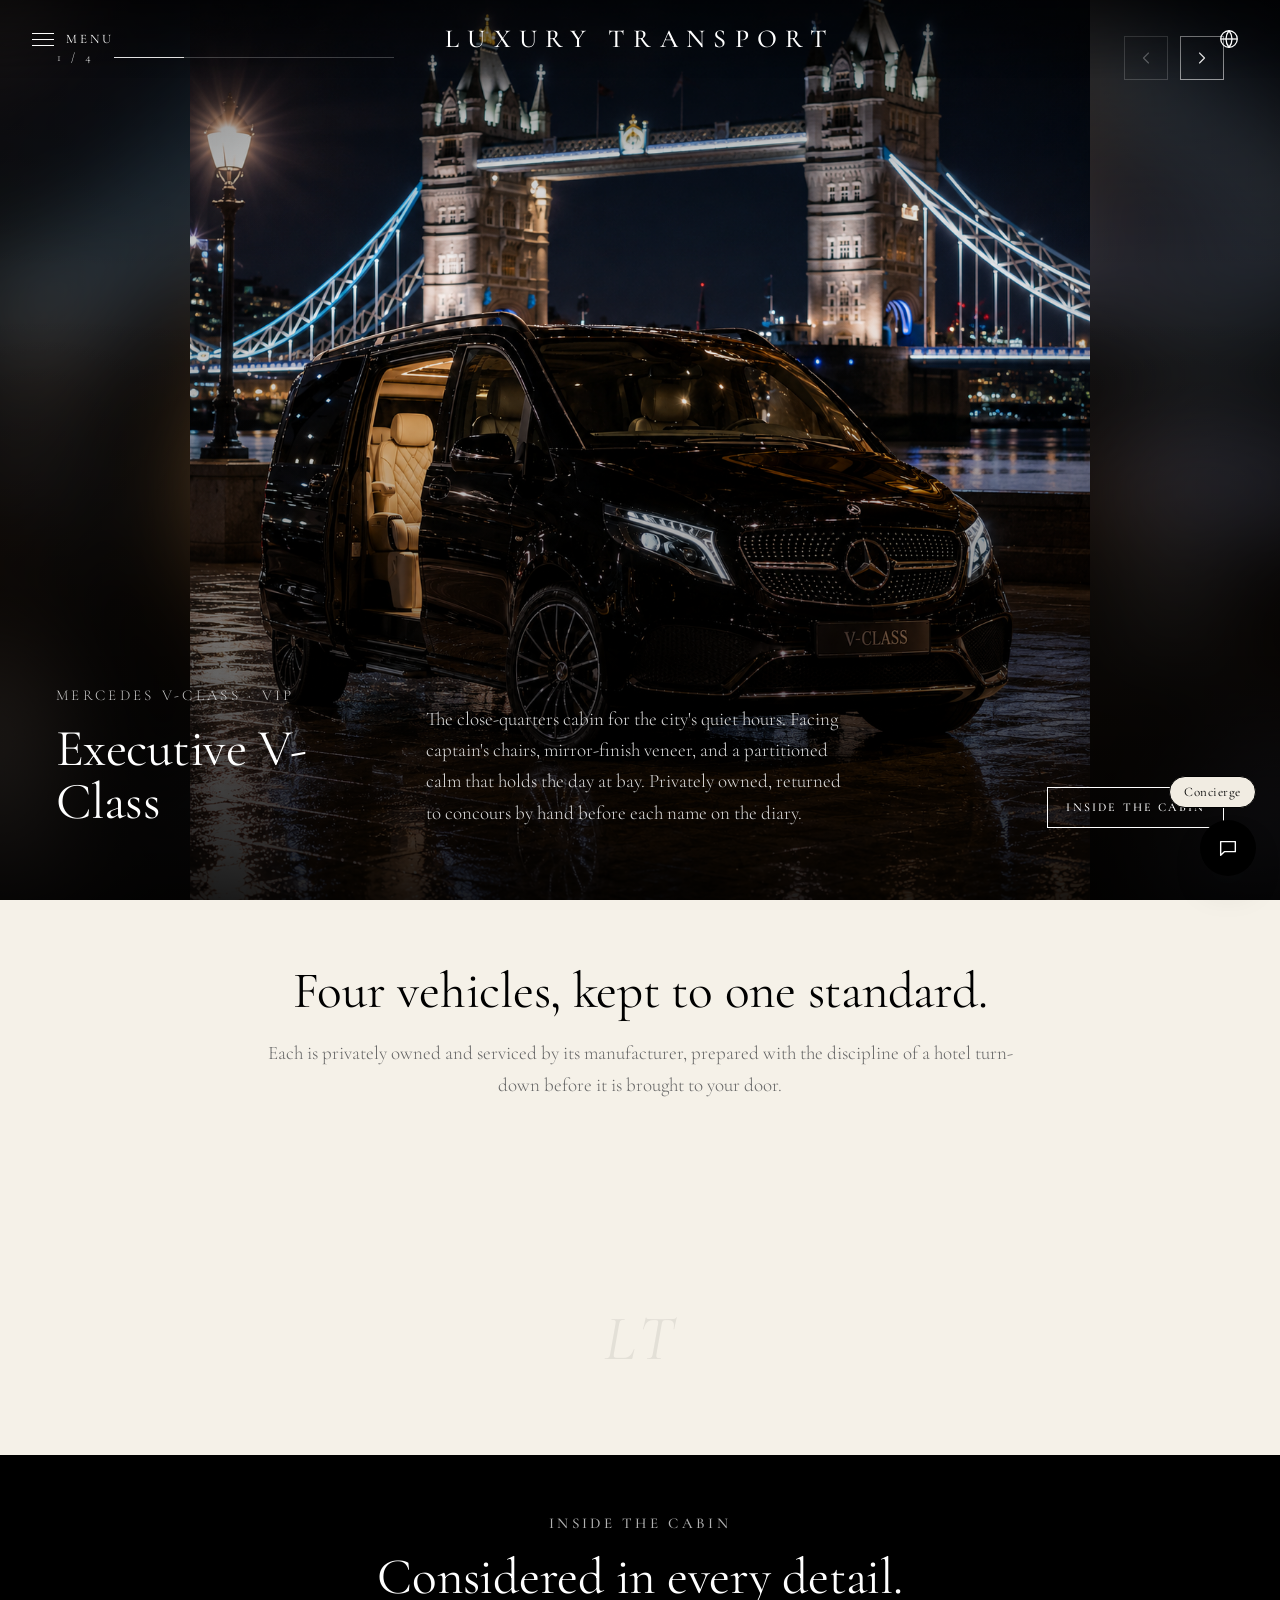
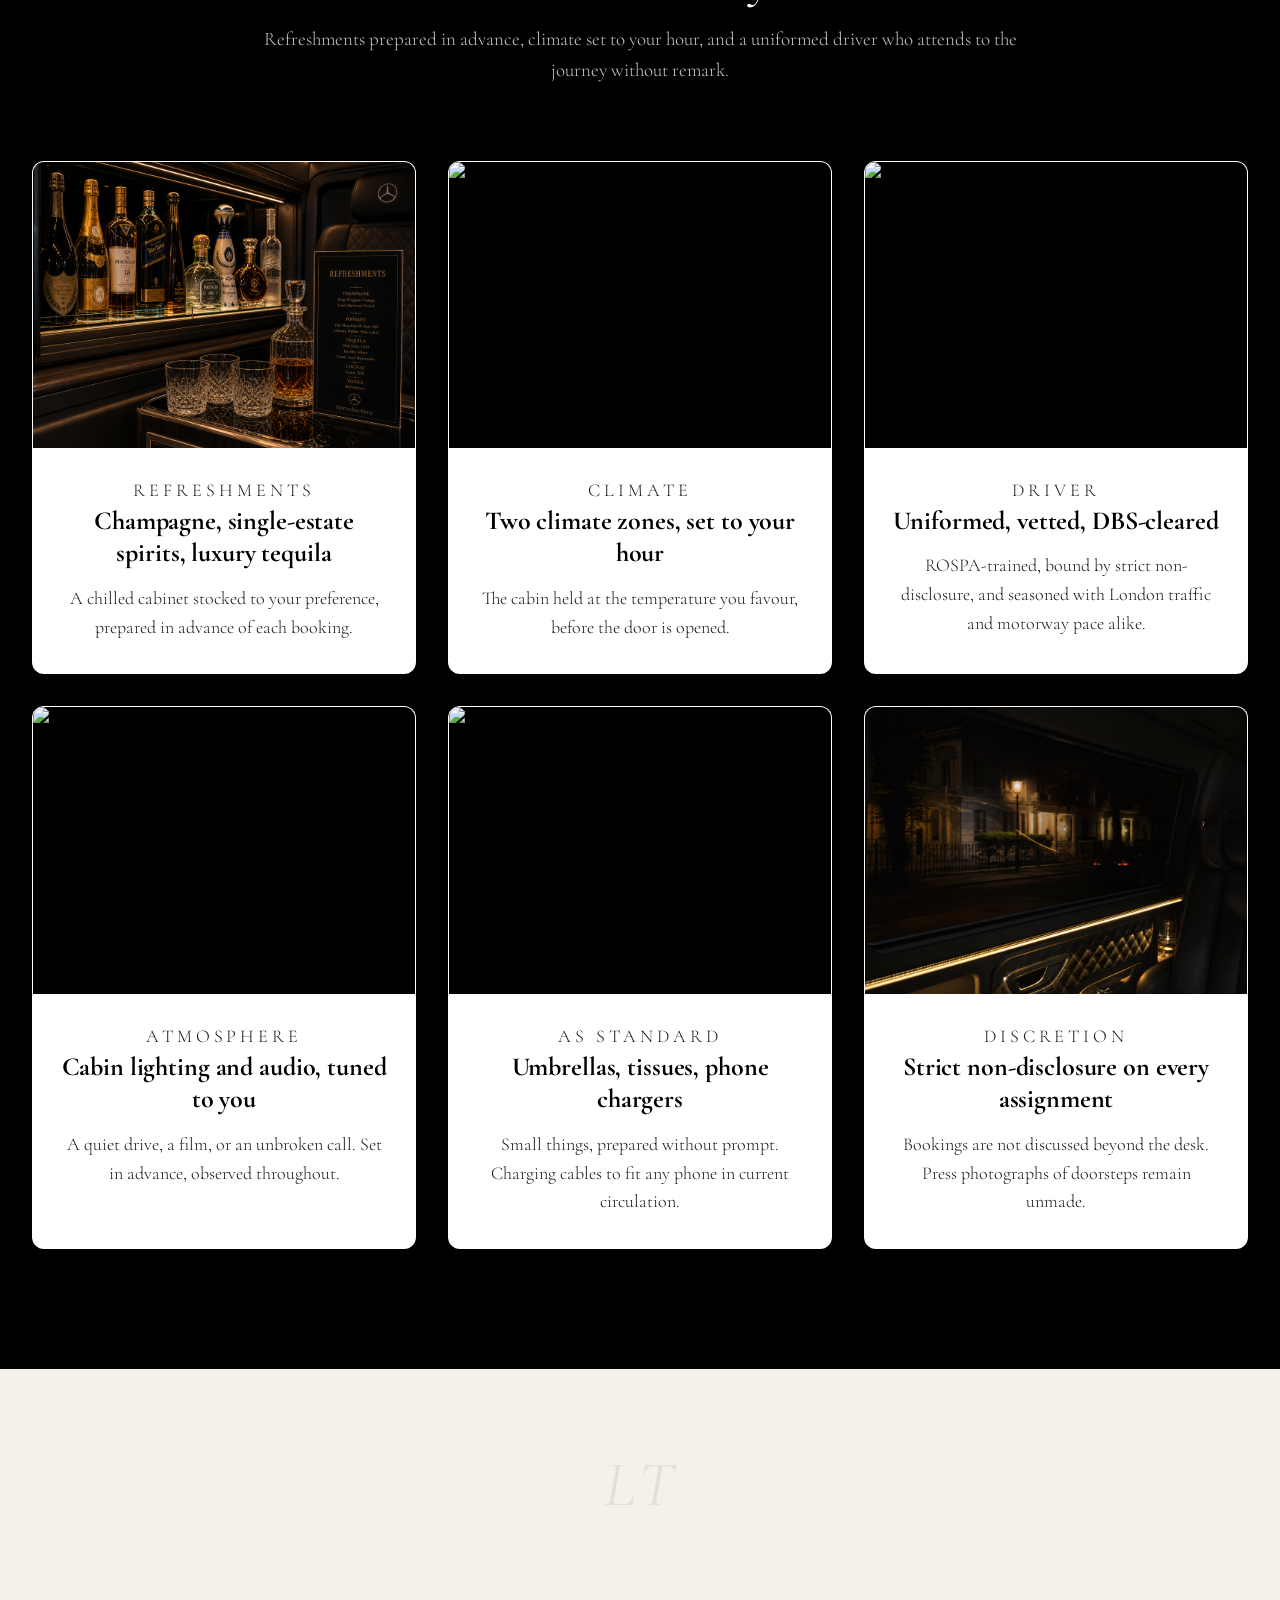
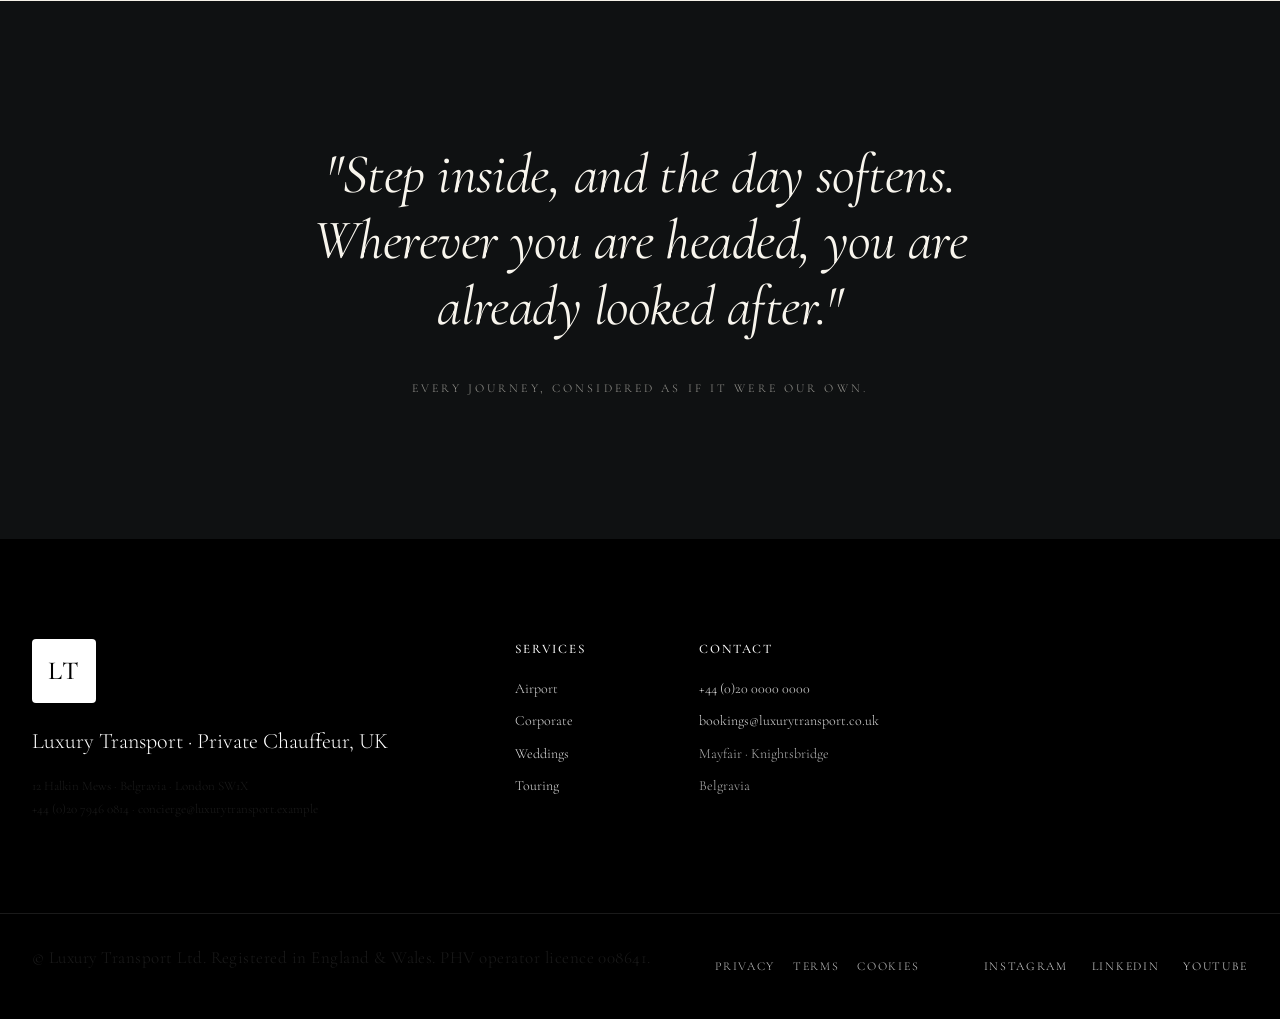
==== commit 035f2857: "Add faint mid-page LT monogram dividers for brand recognition Co-Authored-By: Claude Opus 4.8 (1M co" ====
--- a/fleet.html
+++ b/fleet.html
@@ -158,6 +158,8 @@
     </div>
   </section>
 
+  <div class="monogram-divider" aria-hidden="true">LT</div>
+
   <!-- Inside the Cabin -->
   <section class="cabin" id="cabin">
     <div class="container section-head" style="padding-top: 56px;">
@@ -229,6 +231,8 @@
       </article>
     </div>
   </section>
+
+  <div class="monogram-divider" aria-hidden="true">LT</div>
 
   <!-- Closing quote -->
   <section class="services-quote" id="cabin-quote">
--- a/styles.css
+++ b/styles.css
@@ -210,6 +210,27 @@
 .nav .brand__mark {
   display: none;
 }
+
+/* Faint mid-page monogram divider — brand recognition through the page */
+.monogram-divider {
+  margin: 0 auto;
+  padding: 84px 0;
+  text-align: center;
+  font-family: var(--serif);
+  font-style: italic;
+  font-weight: 400;
+  font-size: 64px;
+  line-height: 1;
+  letter-spacing: 0.04em;
+  color: rgba(0, 0, 0, 0.07);
+  user-select: none;
+}
+@media (max-width: 720px) {
+  .monogram-divider {
+    padding: 56px 0;
+    font-size: 48px;
+  }
+}
 .brand__text {
   display: flex;
   flex-direction: column;
@@ -547,7 +568,7 @@
   font-weight: 700;
 }
 .cabin__item p {
-  font-size: 17px;
+  font-size: 18px;
   line-height: 1.6;
   margin: 0;
   color: var(--ink-soft);
@@ -741,7 +762,7 @@
   text-align: center;
 }
 .about-us__body p {
-  font-size: 21px;
+  font-size: 23px;
   line-height: 1.7;
   color: var(--ink);
   font-weight: 400;
@@ -1198,7 +1219,7 @@
 }
 .principle__body {
   font-family: var(--serif);
-  font-size: 19px;
+  font-size: 20px;
   line-height: 1.7;
   color: var(--ink-soft);
   margin: 0;
@@ -1260,7 +1281,7 @@
 }
 .horizon-item p {
   font-family: var(--serif);
-  font-size: 17px;
+  font-size: 18px;
   line-height: 1.65;
   color: var(--ink-soft);
   margin: 0;
@@ -1464,7 +1485,7 @@
 }
 .section-head__lede {
   color: var(--ink-mute);
-  font-size: 17px;
+  font-size: 19px;
 }
 .section-head--row {
   max-width: var(--max);
@@ -1579,7 +1600,7 @@
 }
 .gallery__desc {
   color: rgba(255, 255, 255, 0.86);
-  font-size: 18px;
+  font-size: 19px;
   line-height: 1.65;
   margin: 0;
   max-width: 520px;
@@ -2106,7 +2127,7 @@
 }
 .tile__desc {
   margin: 0;
-  font-size: 14.5px;
+  font-size: 16px;
   line-height: 1.55;
   color: rgba(245, 241, 232, 0.78);
   max-width: 34ch;
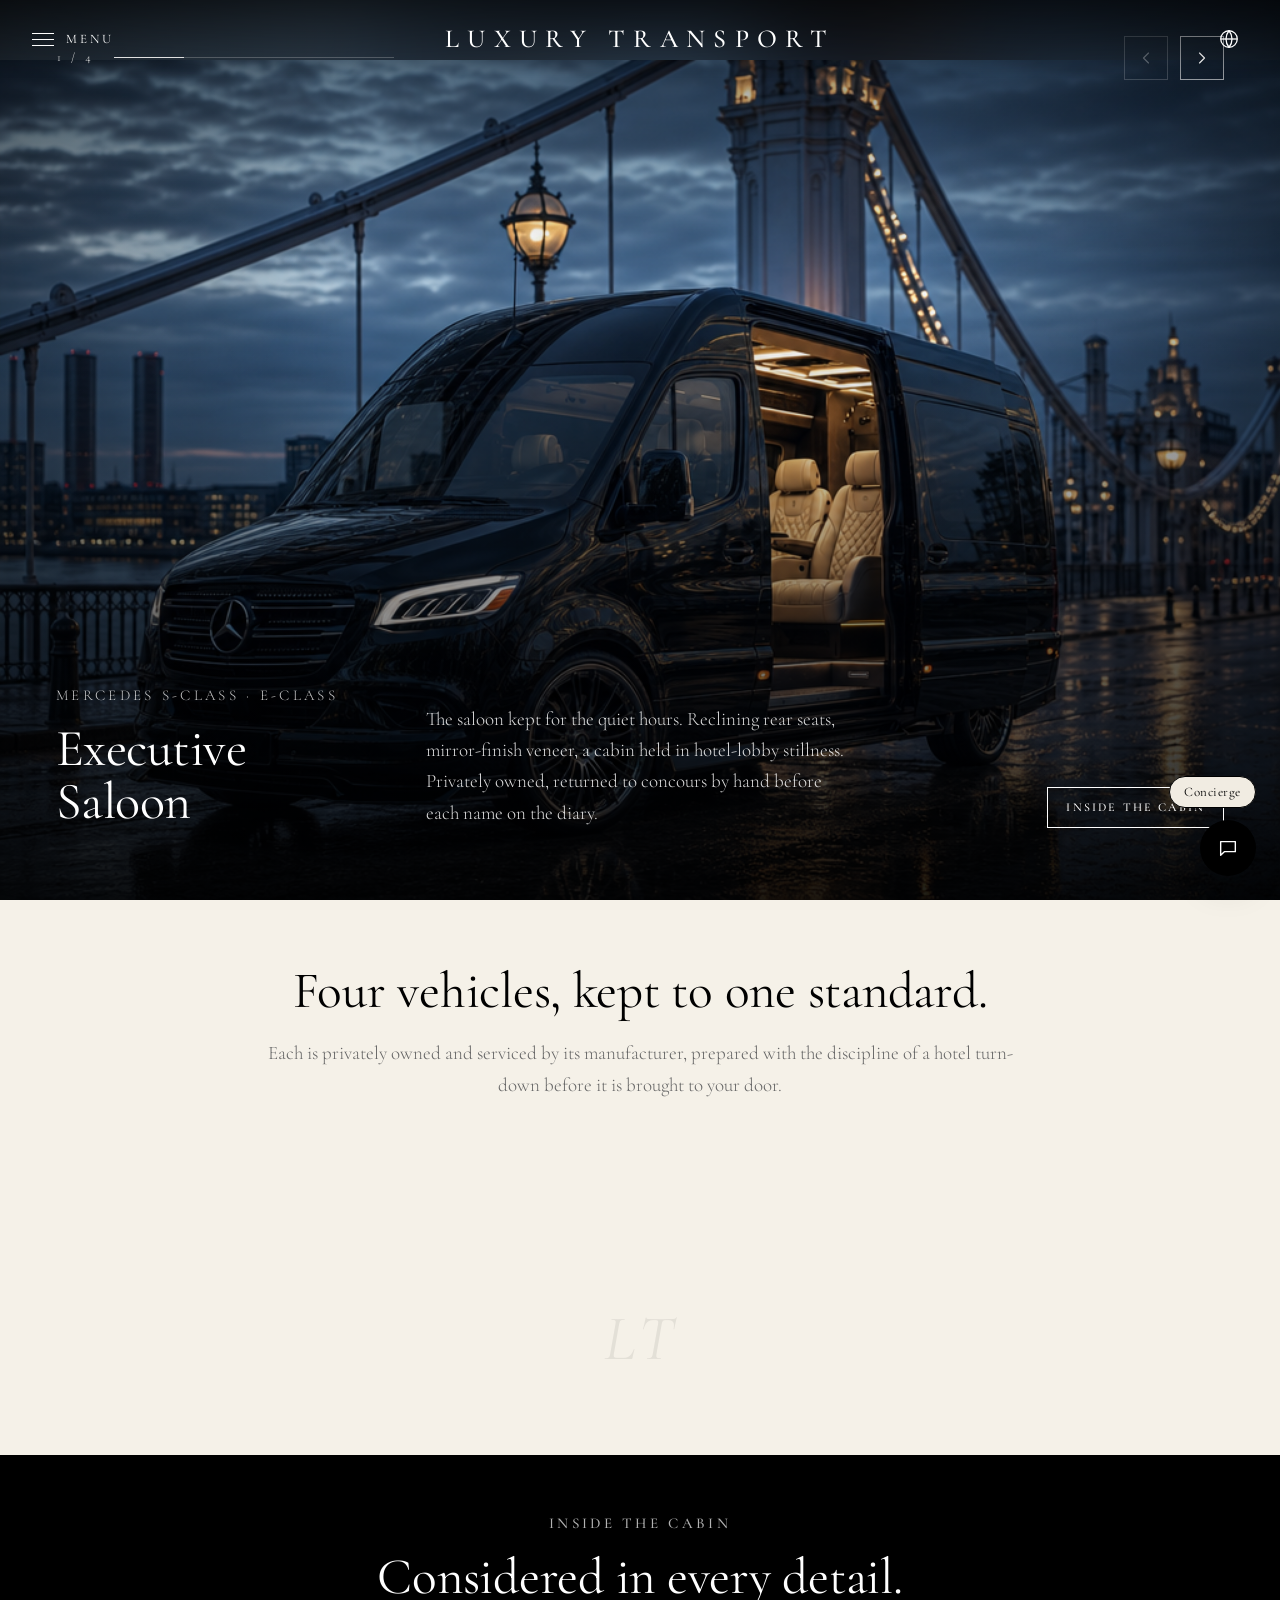
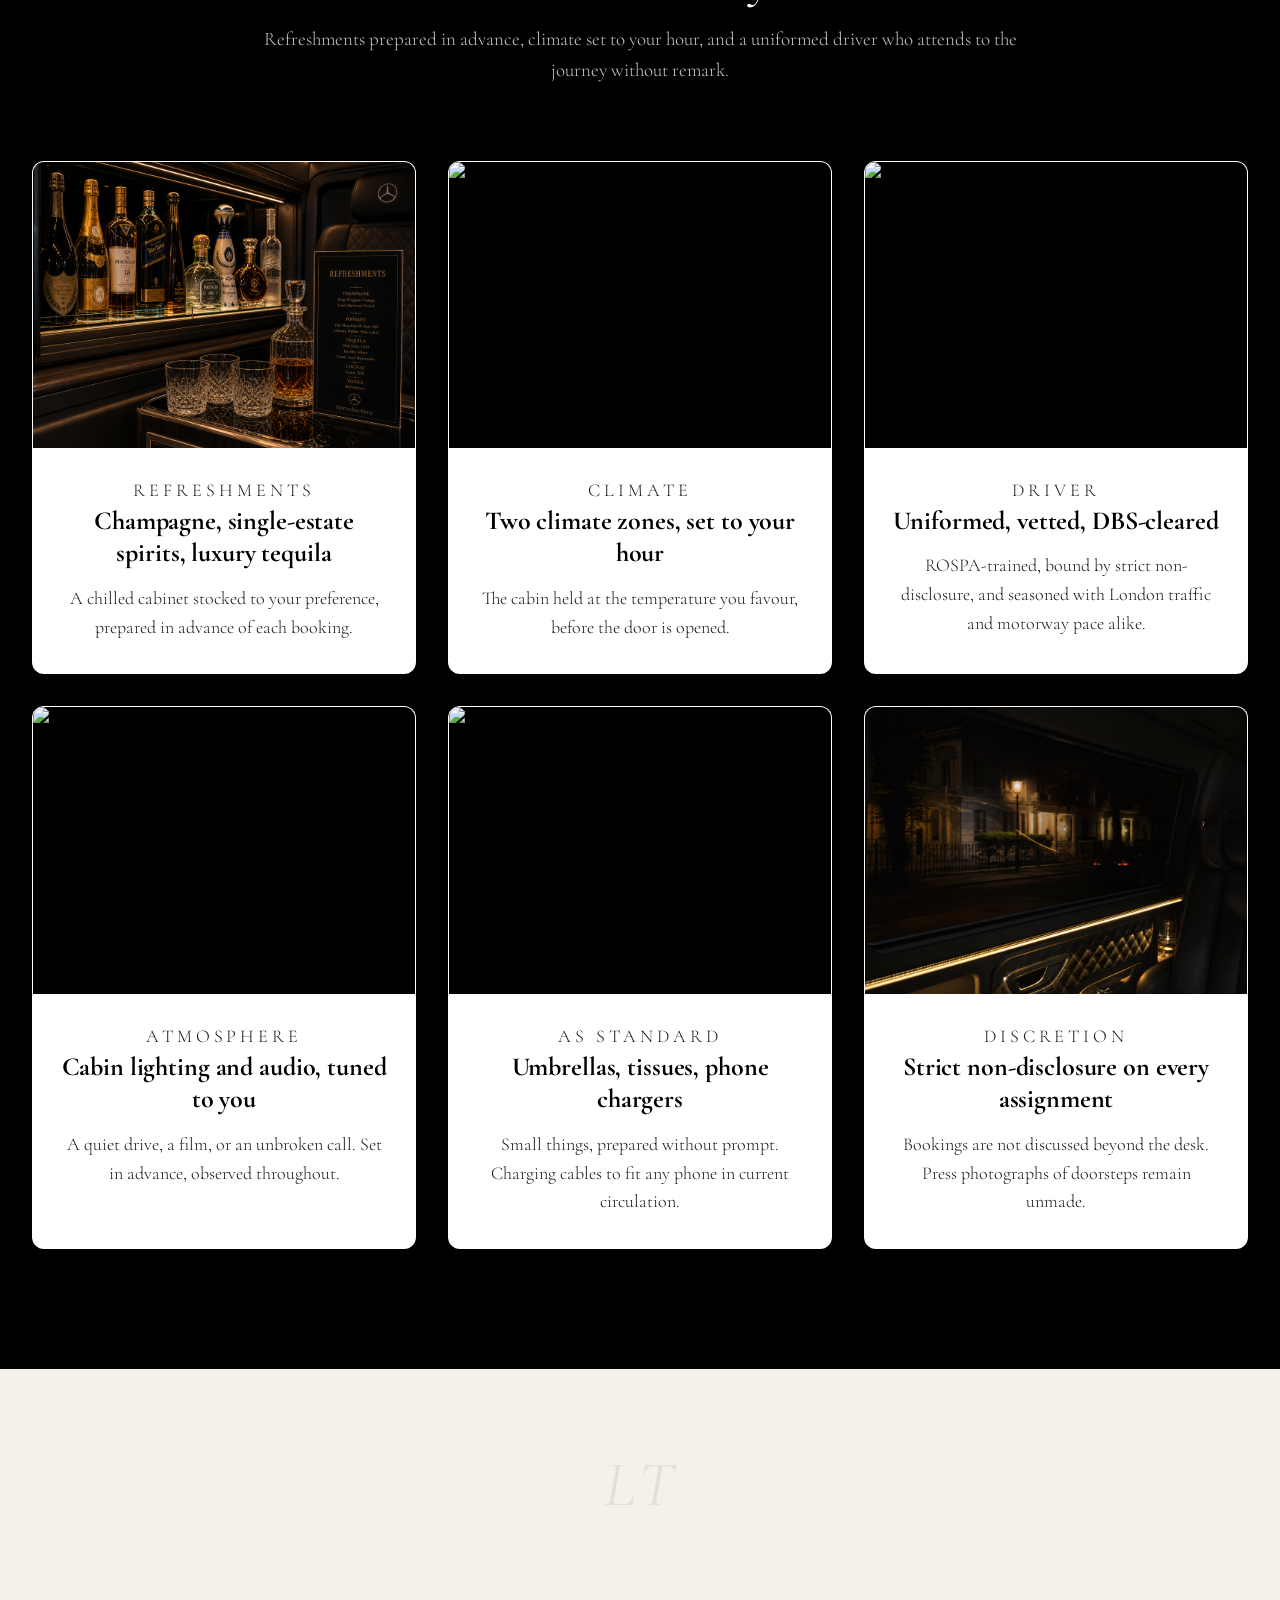
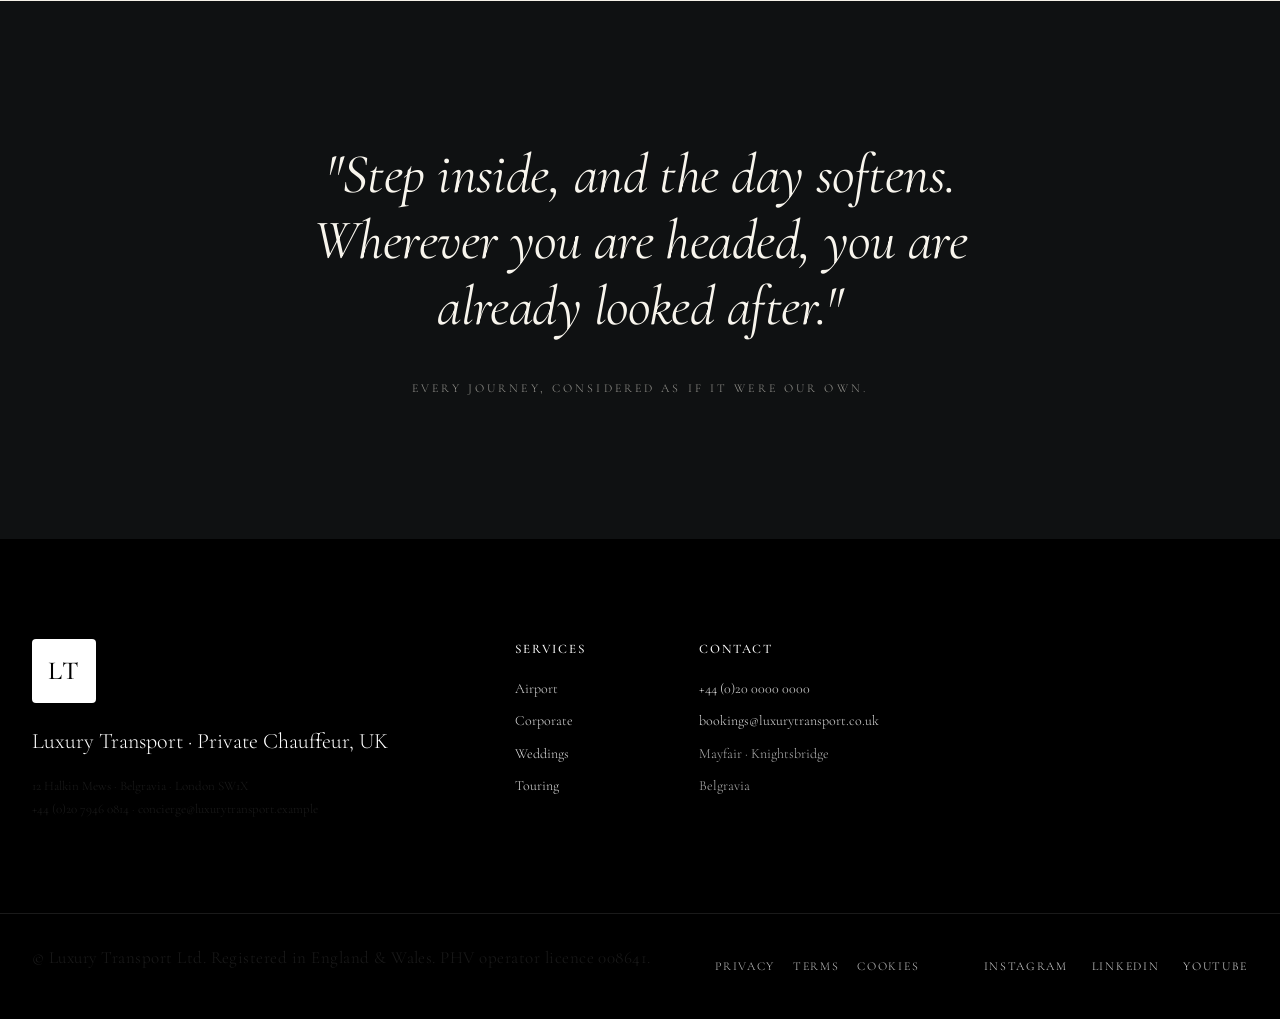
==== commit cc9e3bf1: "Fleet: slide 1 back to Executive Saloon (S-Class/E-Class), Chelsea Bridge placeholder image Client t" ====
--- a/fleet.html
+++ b/fleet.html
@@ -44,7 +44,6 @@
     <nav class="nav__menu" id="navMenu" aria-label="Primary">
       <ul>
         <li><a href="vision.html">The Vision</a></li>
-        <li><a href="future.html">The Future</a></li>
         <li><a href="fleet.html" aria-current="page">The Fleet</a></li>
         <li><a href="services.html">Services</a></li>
         <li><a href="reserve.html">Reservation</a></li>
@@ -58,15 +57,16 @@
       <div class="gallery__viewport">
         <div class="gallery__track" data-gallery-track>
           <article class="gallery__slide" aria-roledescription="slide" aria-label="1 of 4">
-            <img class="gallery__bg-fill" src="Images/vclass_vip_tower_bridge.png" alt="" aria-hidden="true" loading="lazy">
-            <img class="gallery__bg" src="Images/vclass_vip_tower_bridge.png" alt="Mercedes V-Class VIP by Tower Bridge for chauffeur-driven transfers" loading="lazy">
+            <!-- PLACEHOLDER IMAGE: client to supply a true Mercedes S-Class / E-Class saloon photo; using sprinter_chelsea_bridge.png in the interim. -->
+            <img class="gallery__bg-fill" src="Images/sprinter_chelsea_bridge.png" alt="" aria-hidden="true" loading="lazy" data-placeholder="true">
+            <img class="gallery__bg" src="Images/sprinter_chelsea_bridge.png" alt="Executive saloon on Chelsea Bridge, London, at night" loading="lazy" data-placeholder="true">
             <div class="gallery__veil" aria-hidden="true"></div>
             <div class="gallery__content">
               <div class="gallery__heading">
-                <p class="gallery__eyebrow">Mercedes V-Class · VIP</p>
-                <h3>Executive V-Class</h3>
-              </div>
-              <p class="gallery__desc">The close-quarters cabin for the city's quiet hours. Facing captain's chairs, mirror-finish veneer, and a partitioned calm that holds the day at bay. Privately owned, returned to concours by hand before each name on the diary.</p>
+                <p class="gallery__eyebrow">Mercedes S-Class · E-Class</p>
+                <h3>Executive Saloon</h3>
+              </div>
+              <p class="gallery__desc">The saloon kept for the quiet hours. Reclining rear seats, mirror-finish veneer, a cabin held in hotel-lobby stillness. Privately owned, returned to concours by hand before each name on the diary.</p>
               <div class="gallery__actions">
                 <a href="#cabin" class="btn btn--ghost btn--light">Inside the Cabin</a>
               </div>
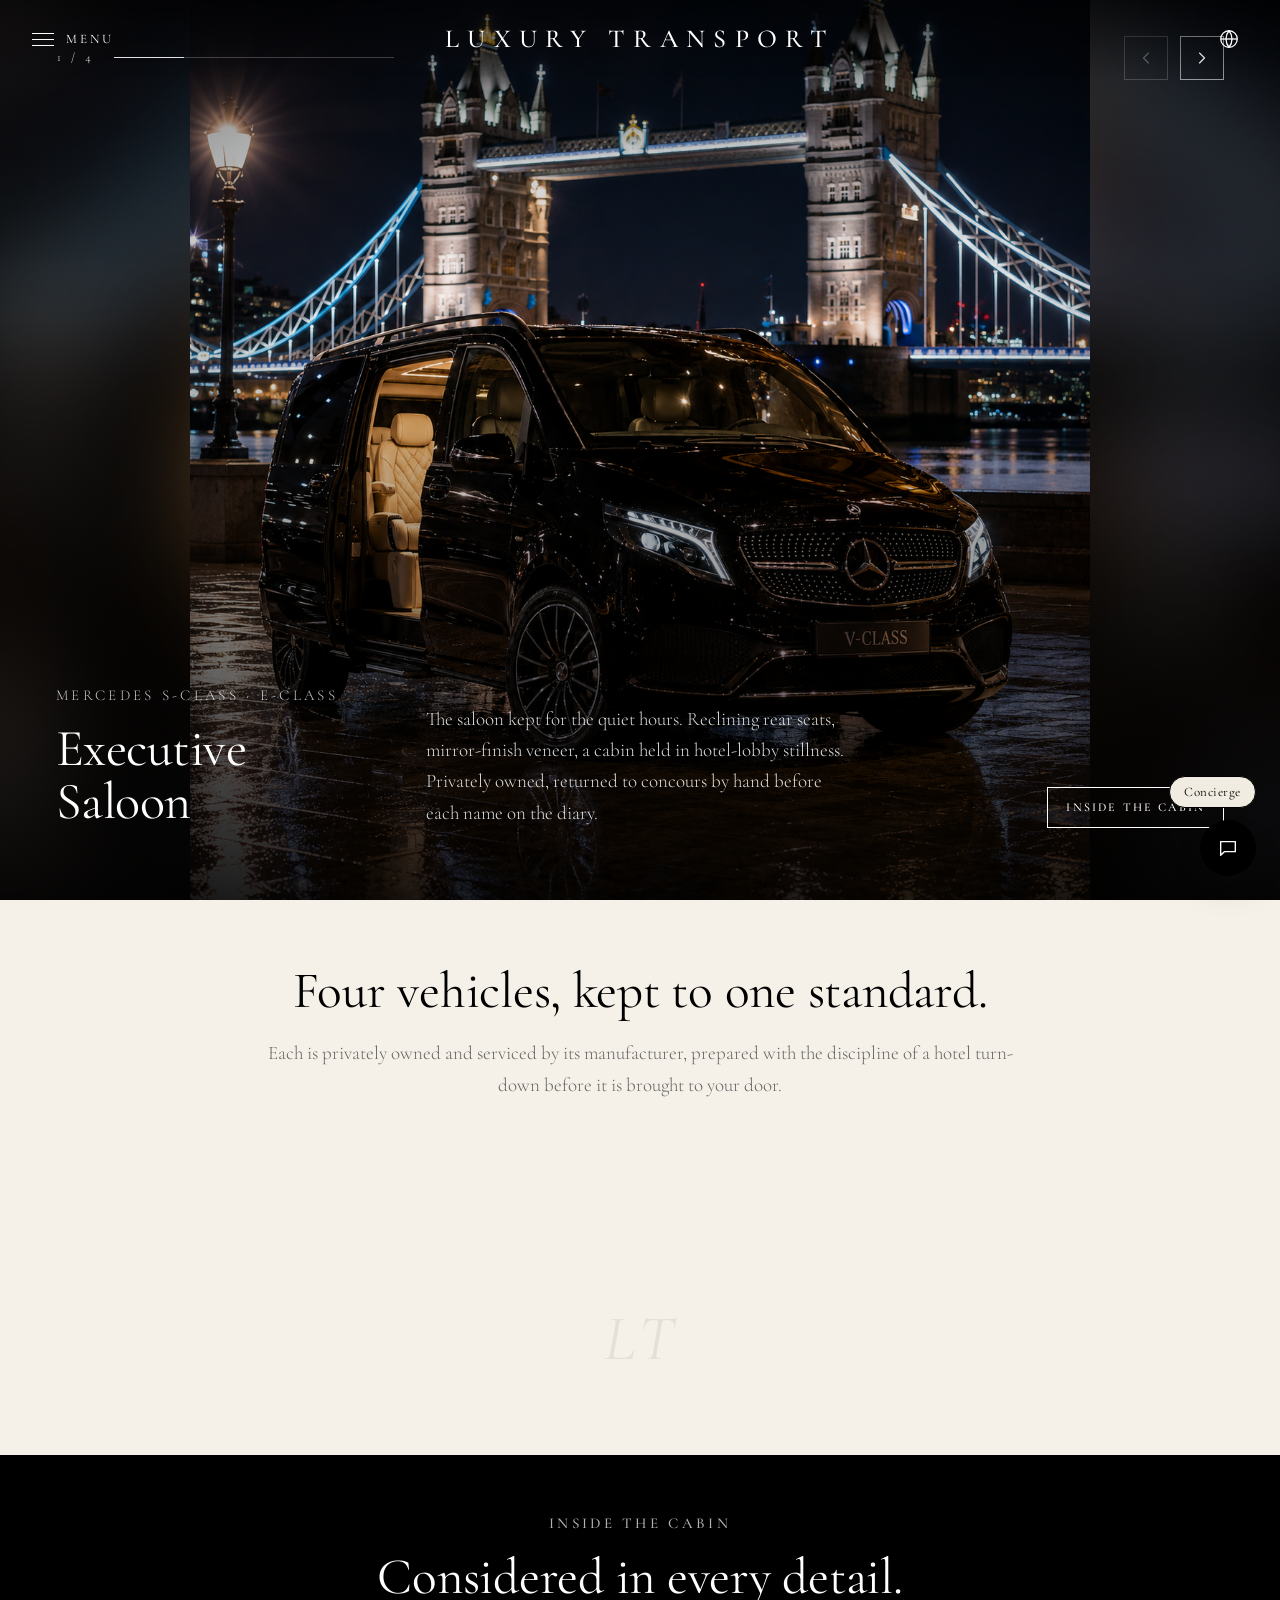
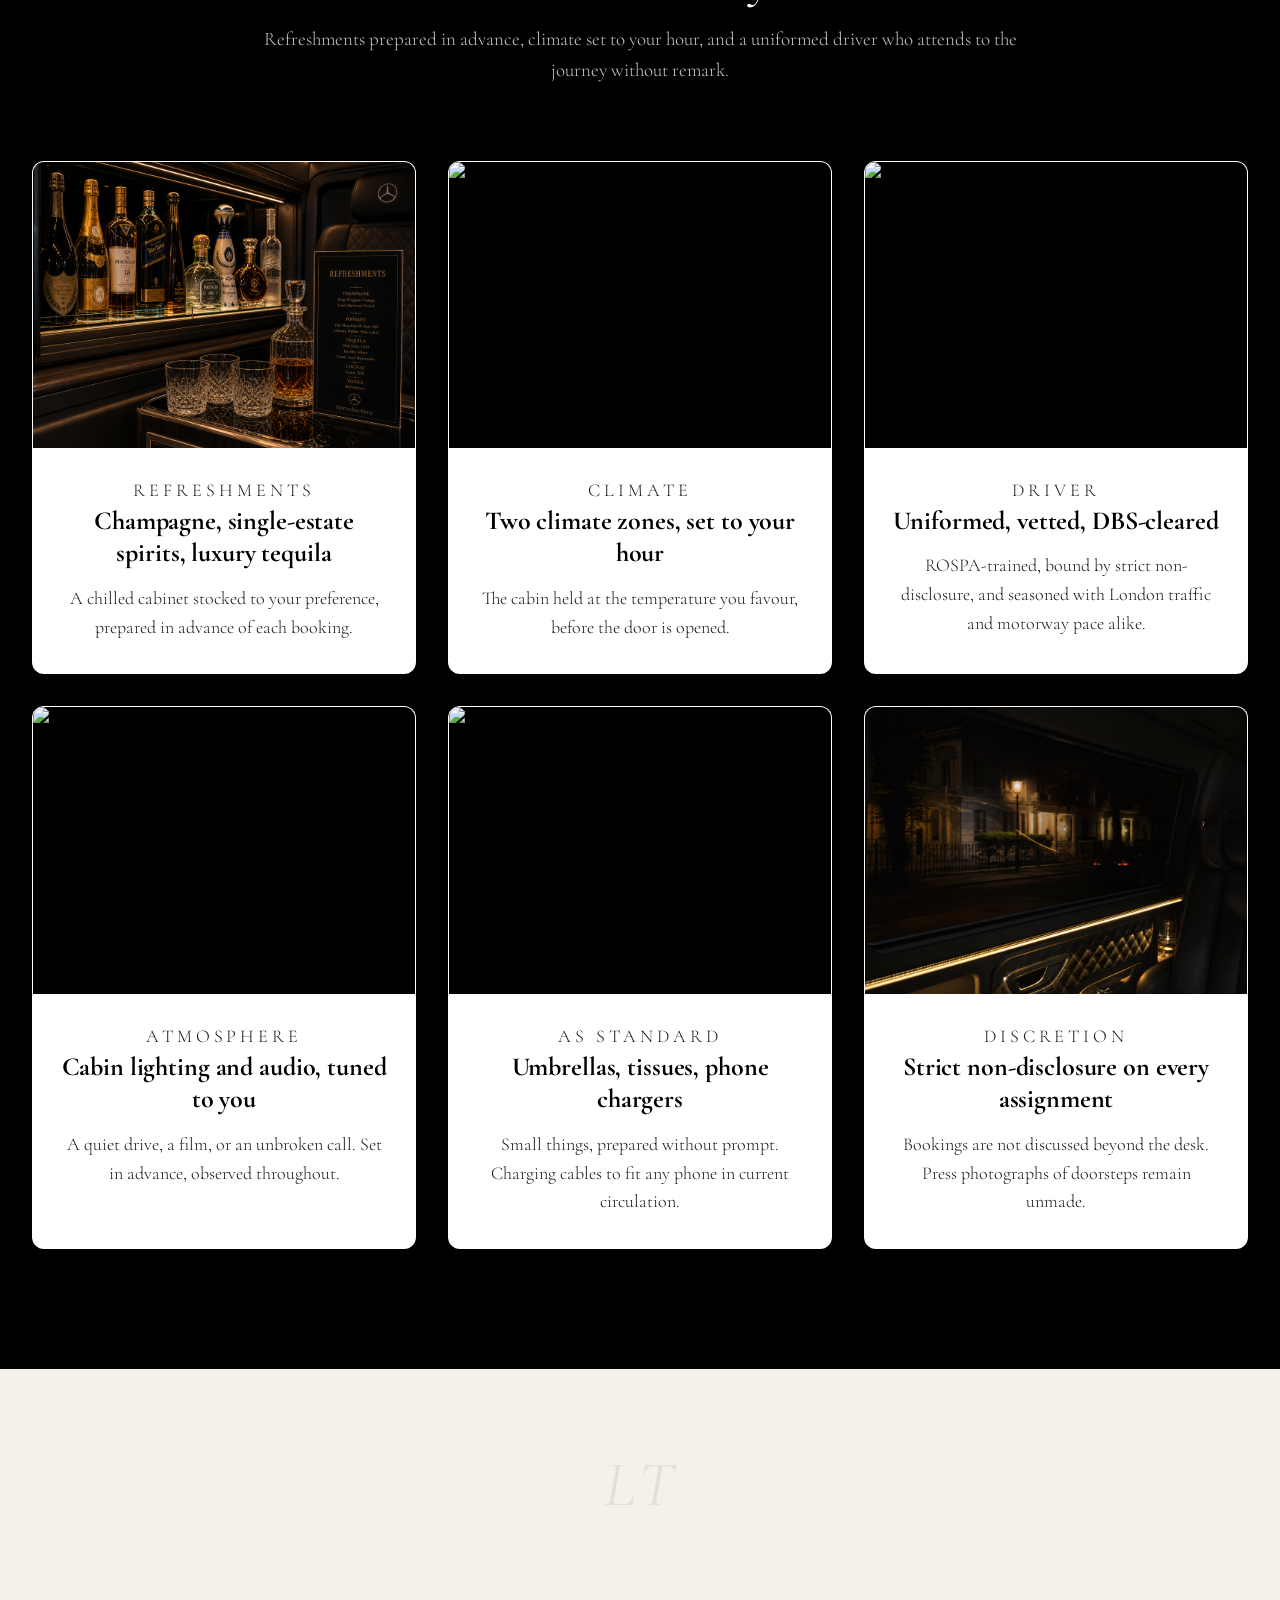
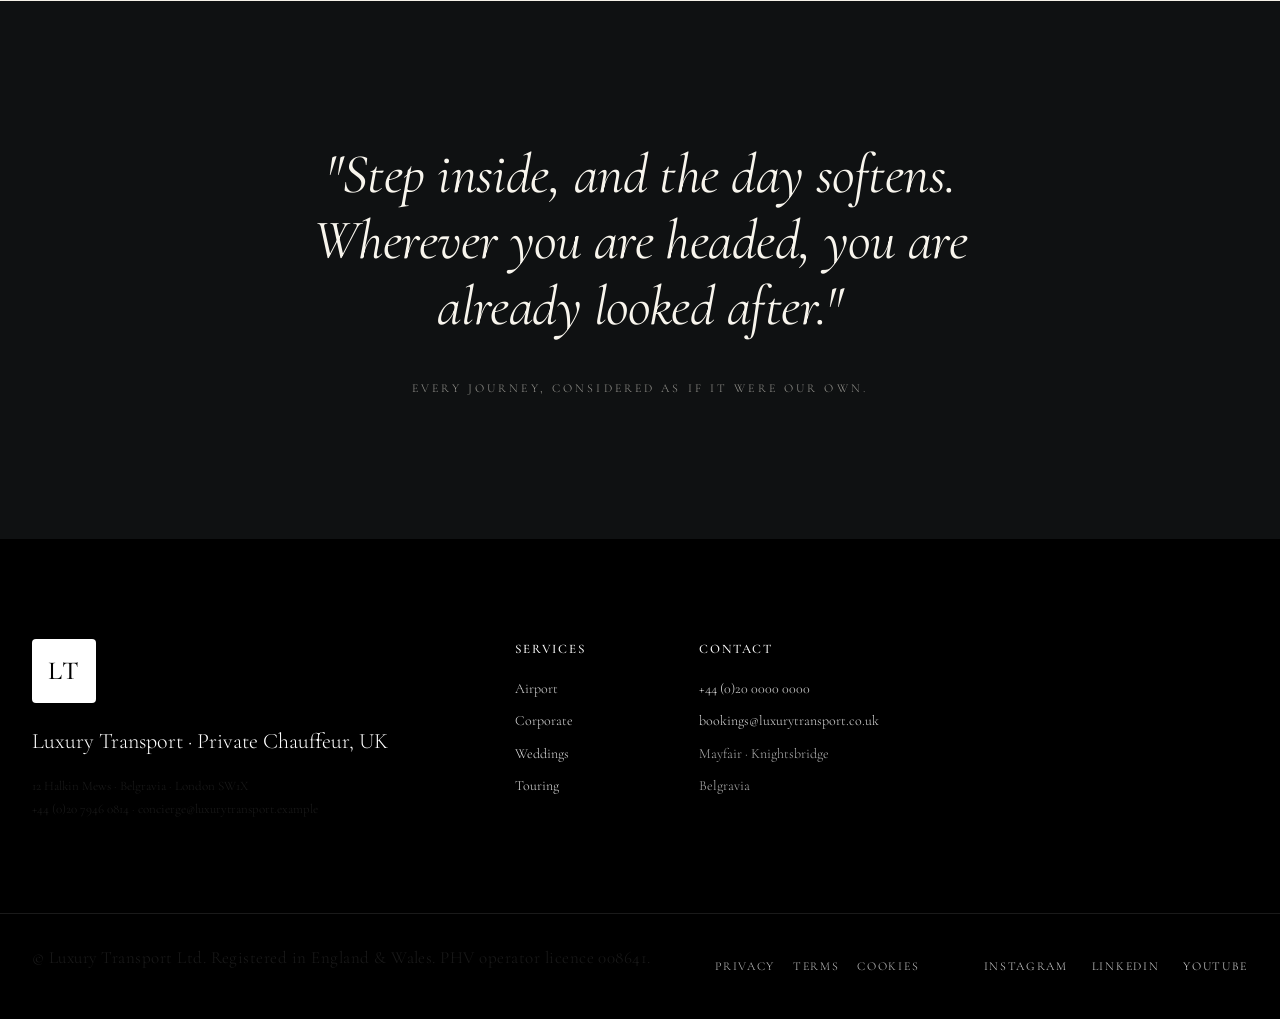
==== commit cddd56d7: "Fleet: move Chelsea Bridge Sprinter to Luxury Van slide; saloon back to V-Class placeholder Co-Autho" ====
--- a/fleet.html
+++ b/fleet.html
@@ -57,9 +57,9 @@
       <div class="gallery__viewport">
         <div class="gallery__track" data-gallery-track>
           <article class="gallery__slide" aria-roledescription="slide" aria-label="1 of 4">
-            <!-- PLACEHOLDER IMAGE: client to supply a true Mercedes S-Class / E-Class saloon photo; using sprinter_chelsea_bridge.png in the interim. -->
-            <img class="gallery__bg-fill" src="Images/sprinter_chelsea_bridge.png" alt="" aria-hidden="true" loading="lazy" data-placeholder="true">
-            <img class="gallery__bg" src="Images/sprinter_chelsea_bridge.png" alt="Executive saloon on Chelsea Bridge, London, at night" loading="lazy" data-placeholder="true">
+            <!-- PLACEHOLDER IMAGE: client to supply a true Mercedes S-Class / E-Class saloon photo; using the V-Class shot in the interim. -->
+            <img class="gallery__bg-fill" src="Images/vclass_vip_tower_bridge.png" alt="" aria-hidden="true" loading="lazy" data-placeholder="true">
+            <img class="gallery__bg" src="Images/vclass_vip_tower_bridge.png" alt="Executive saloon placeholder by Tower Bridge, London" loading="lazy" data-placeholder="true">
             <div class="gallery__veil" aria-hidden="true"></div>
             <div class="gallery__content">
               <div class="gallery__heading">
@@ -106,8 +106,8 @@
           </article>
 
           <article class="gallery__slide" aria-roledescription="slide" aria-label="4 of 4">
-            <img class="gallery__bg-fill" src="Images/15seater_westminster.png" alt="" aria-hidden="true" loading="lazy">
-            <img class="gallery__bg" src="Images/15seater_westminster.png" alt="Fifteen-seat luxury Mercedes-Benz Sprinter by Westminster for VIP chauffeur travel" loading="lazy">
+            <img class="gallery__bg-fill" src="Images/sprinter_chelsea_bridge.png" alt="" aria-hidden="true" loading="lazy">
+            <img class="gallery__bg" src="Images/sprinter_chelsea_bridge.png" alt="Luxury Mercedes-Benz Sprinter with illuminated VIP cabin on Chelsea Bridge, London, at night" loading="lazy">
             <div class="gallery__veil" aria-hidden="true"></div>
             <div class="gallery__content">
               <div class="gallery__heading">
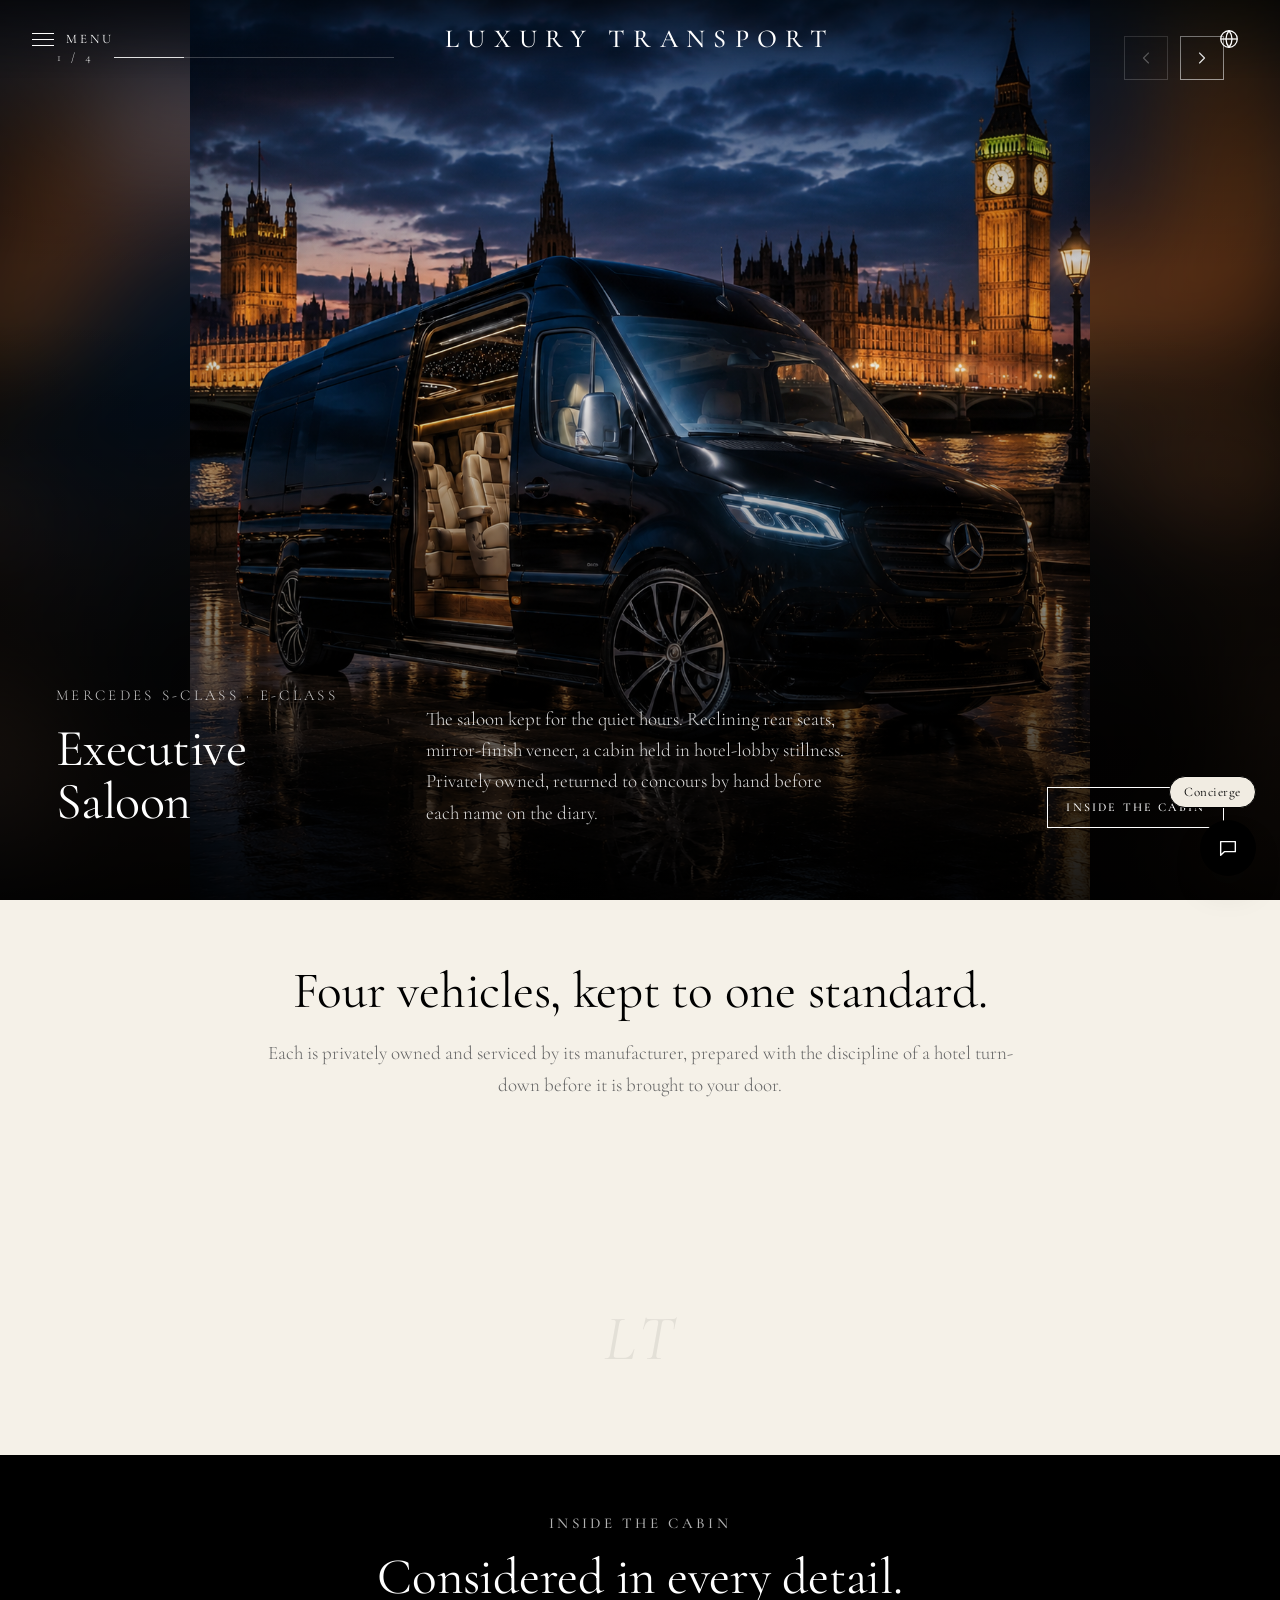
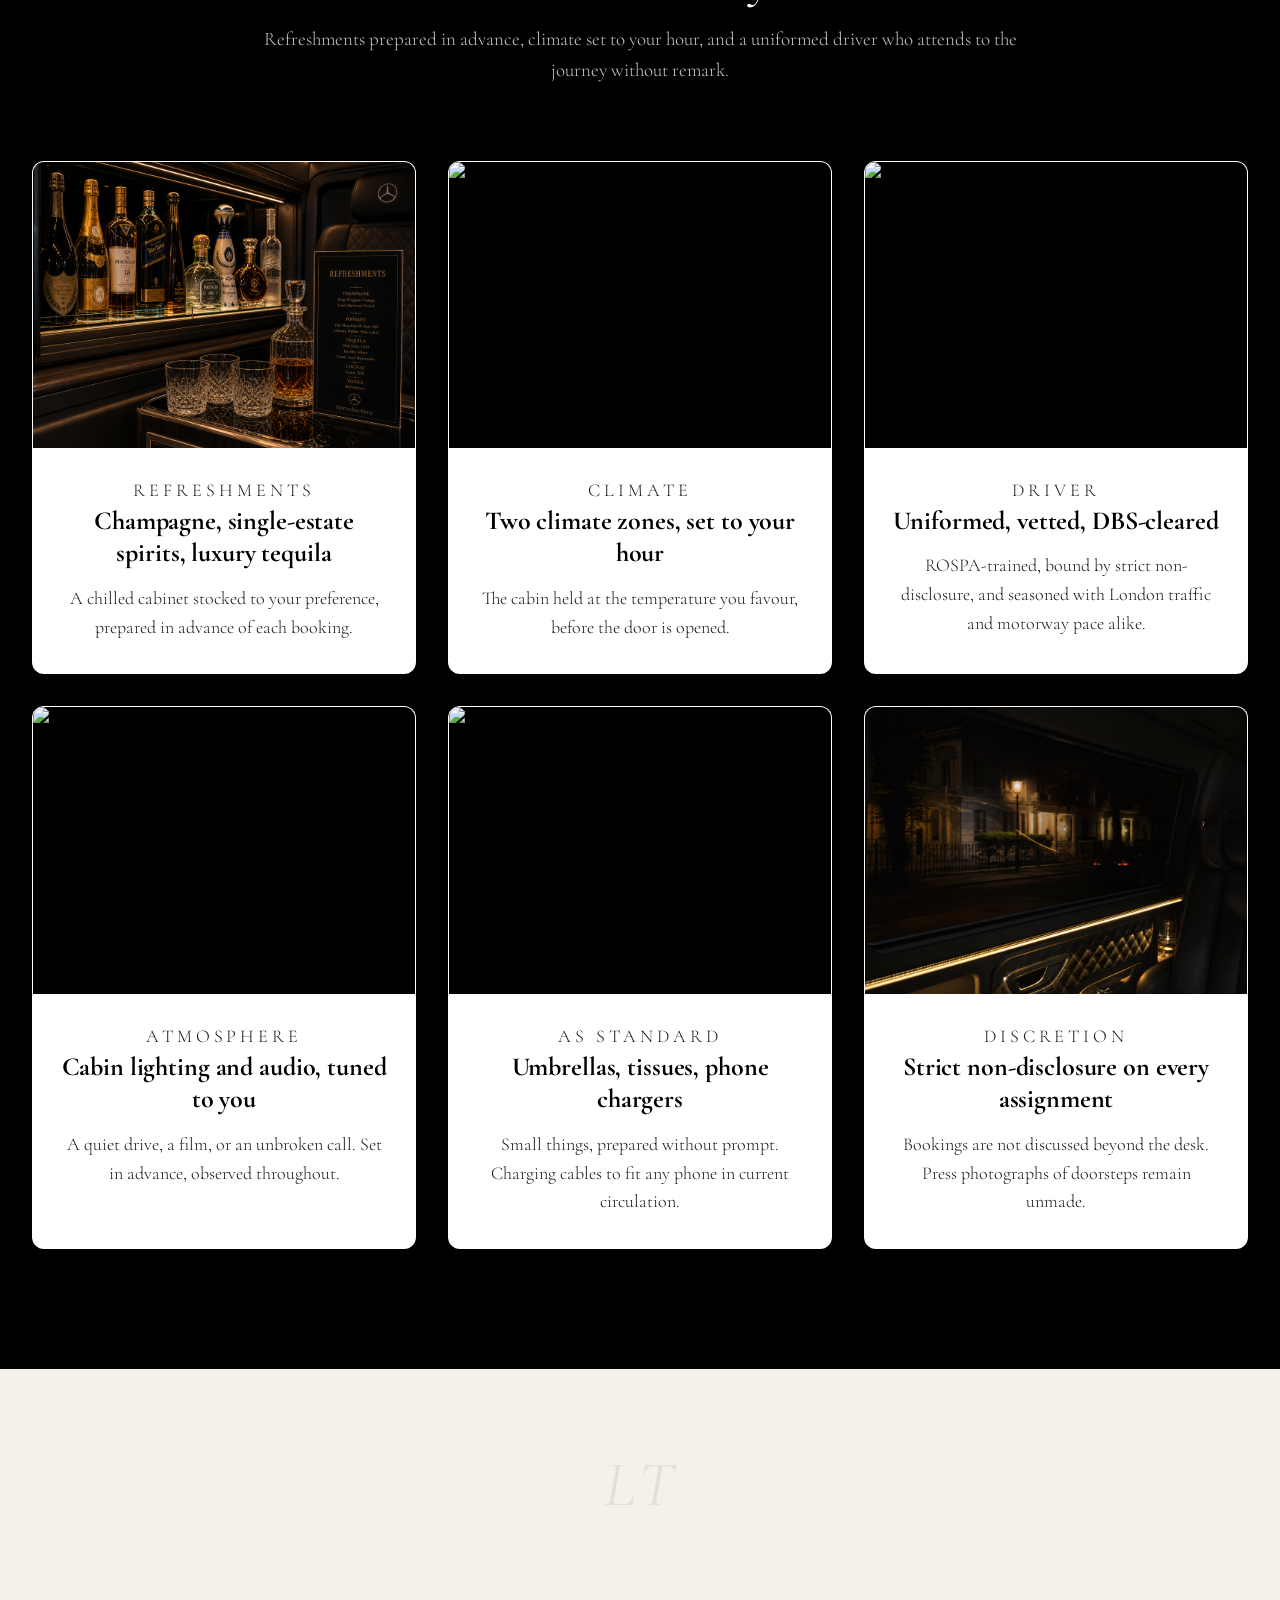
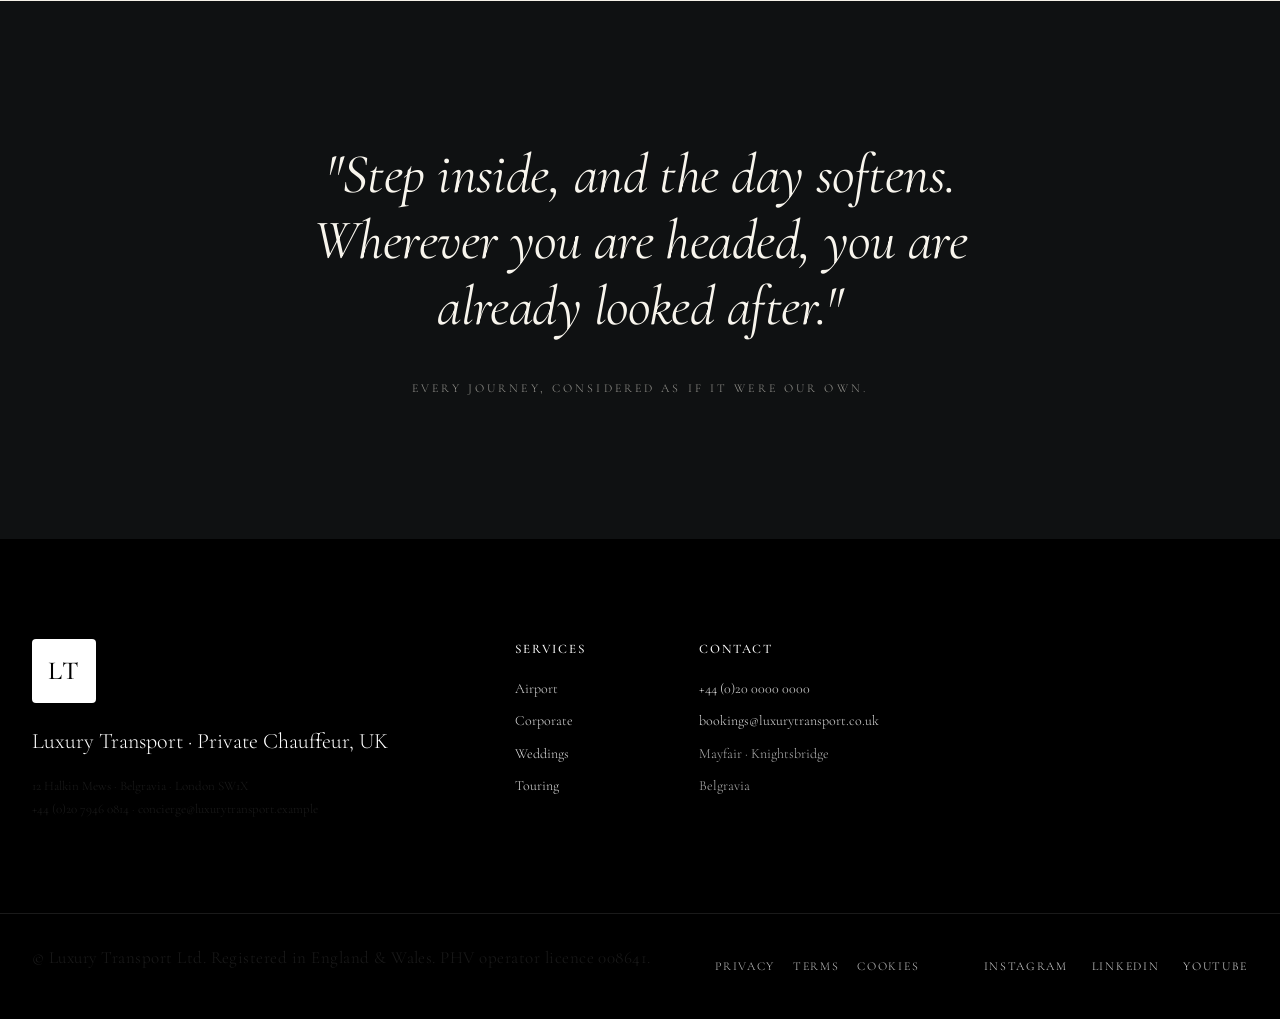
==== commit b9321a60: "Fleet: Executive Saloon placeholder image -> Westminster shot Co-Authored-By: Claude Opus 4.8 (1M co" ====
--- a/fleet.html
+++ b/fleet.html
@@ -57,9 +57,9 @@
       <div class="gallery__viewport">
         <div class="gallery__track" data-gallery-track>
           <article class="gallery__slide" aria-roledescription="slide" aria-label="1 of 4">
-            <!-- PLACEHOLDER IMAGE: client to supply a true Mercedes S-Class / E-Class saloon photo; using the V-Class shot in the interim. -->
-            <img class="gallery__bg-fill" src="Images/vclass_vip_tower_bridge.png" alt="" aria-hidden="true" loading="lazy" data-placeholder="true">
-            <img class="gallery__bg" src="Images/vclass_vip_tower_bridge.png" alt="Executive saloon placeholder by Tower Bridge, London" loading="lazy" data-placeholder="true">
+            <!-- PLACEHOLDER IMAGE: client to supply a true Mercedes S-Class / E-Class saloon photo; using 15seater_westminster.png in the interim. -->
+            <img class="gallery__bg-fill" src="Images/15seater_westminster.png" alt="" aria-hidden="true" loading="lazy" data-placeholder="true">
+            <img class="gallery__bg" src="Images/15seater_westminster.png" alt="Executive saloon placeholder by Westminster, London" loading="lazy" data-placeholder="true">
             <div class="gallery__veil" aria-hidden="true"></div>
             <div class="gallery__content">
               <div class="gallery__heading">
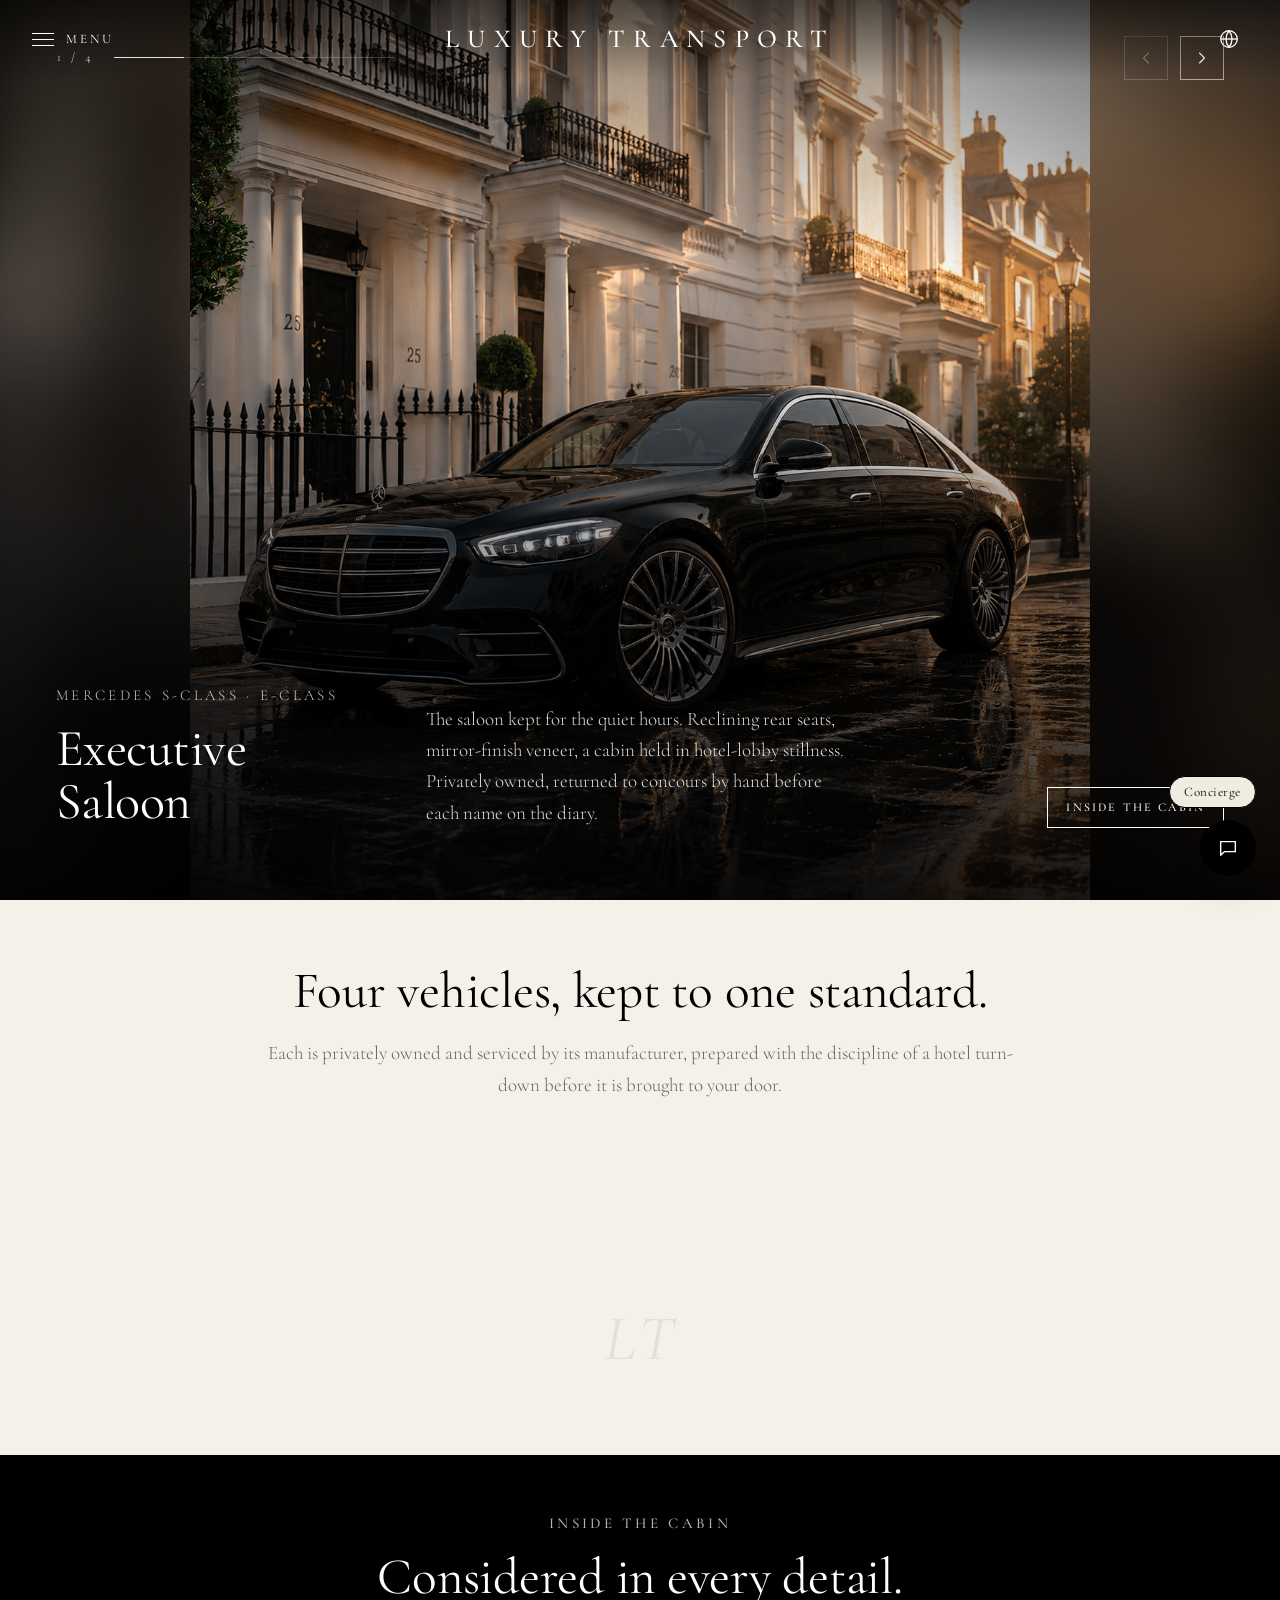
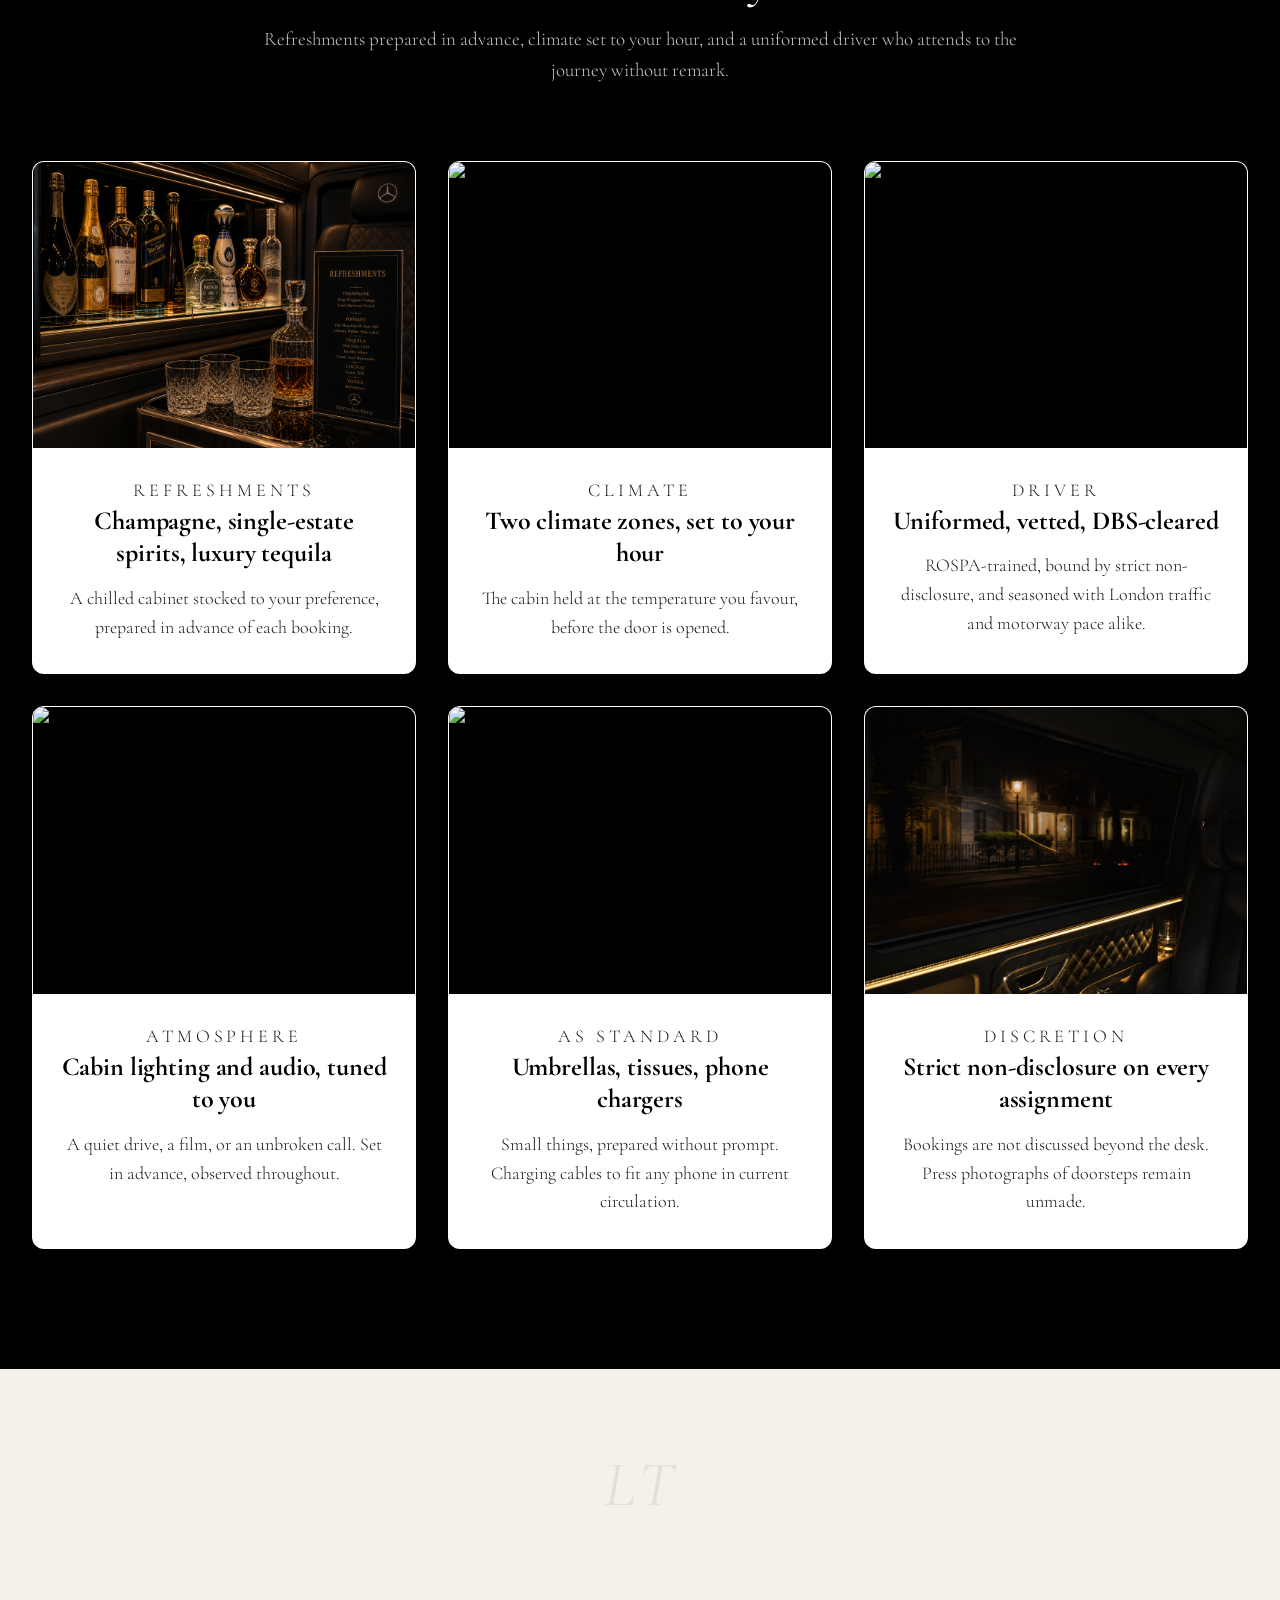
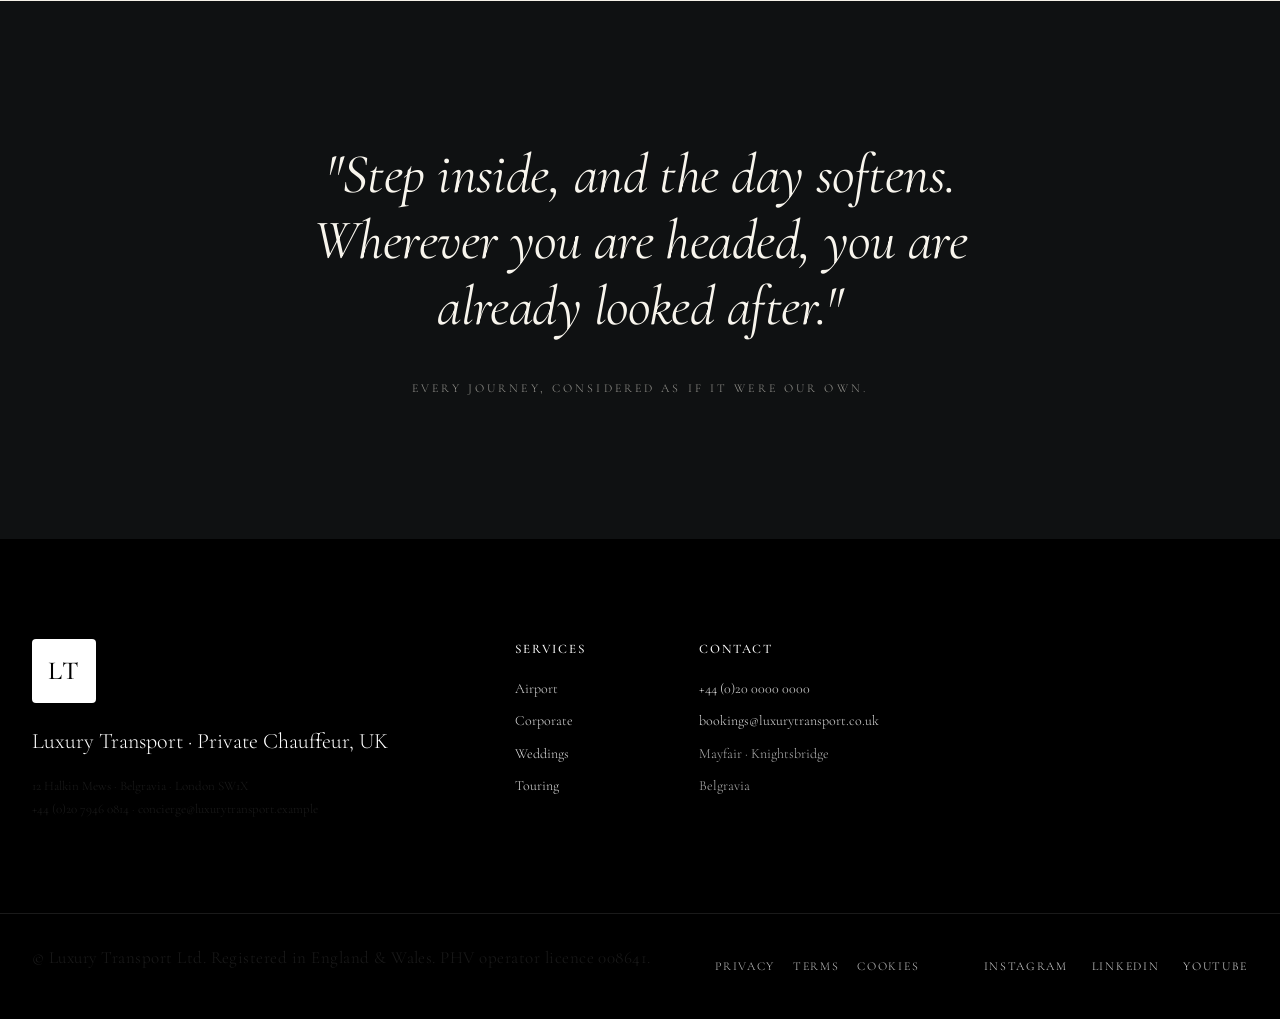
==== commit 8d73f2f2: "Fleet: Executive Saloon now uses real S-Class (Mayfair) image; drop placeholder Co-Authored-By: Clau" ====
--- a/fleet.html
+++ b/fleet.html
@@ -57,9 +57,8 @@
       <div class="gallery__viewport">
         <div class="gallery__track" data-gallery-track>
           <article class="gallery__slide" aria-roledescription="slide" aria-label="1 of 4">
-            <!-- PLACEHOLDER IMAGE: client to supply a true Mercedes S-Class / E-Class saloon photo; using 15seater_westminster.png in the interim. -->
-            <img class="gallery__bg-fill" src="Images/15seater_westminster.png" alt="" aria-hidden="true" loading="lazy" data-placeholder="true">
-            <img class="gallery__bg" src="Images/15seater_westminster.png" alt="Executive saloon placeholder by Westminster, London" loading="lazy" data-placeholder="true">
+            <img class="gallery__bg-fill" src="Images/5seater_sclass_mayfair.png" alt="" aria-hidden="true" loading="lazy">
+            <img class="gallery__bg" src="Images/5seater_sclass_mayfair.png" alt="Mercedes S-Class executive saloon in Mayfair, London" loading="lazy">
             <div class="gallery__veil" aria-hidden="true"></div>
             <div class="gallery__content">
               <div class="gallery__heading">
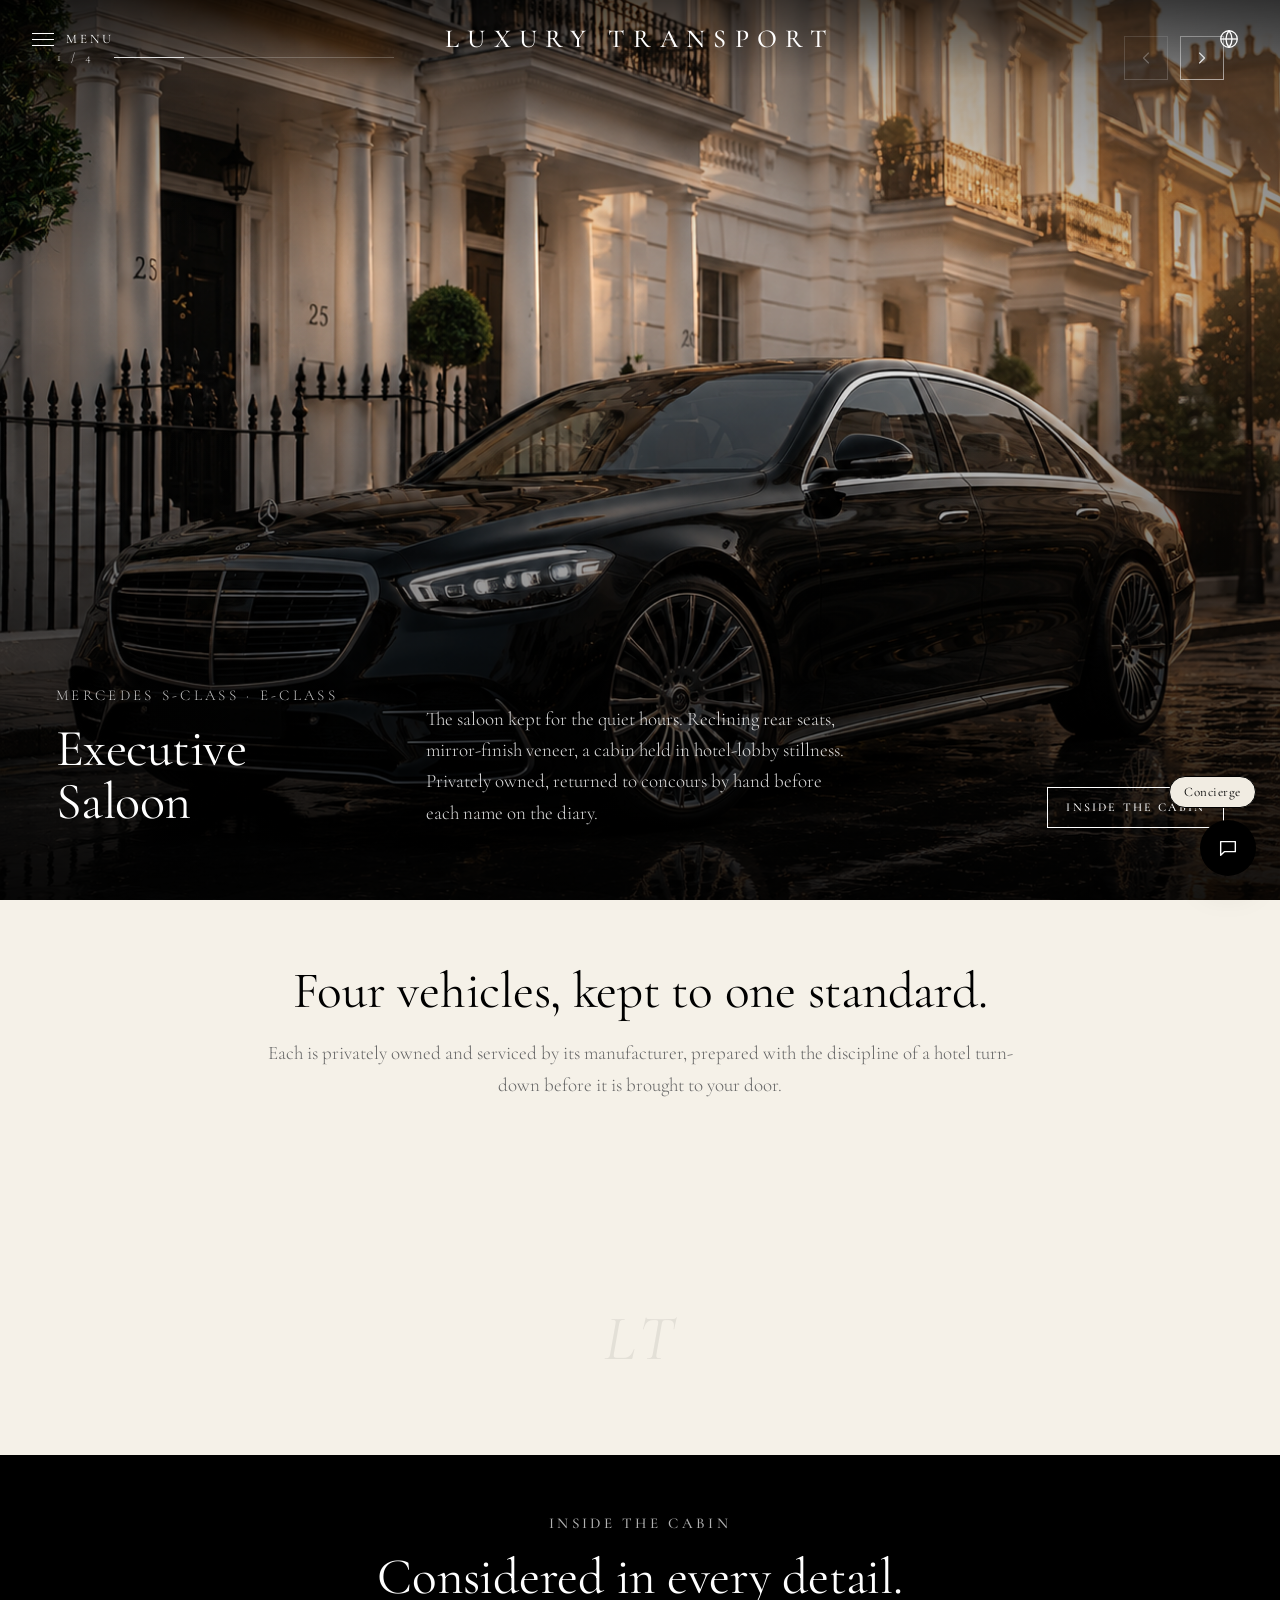
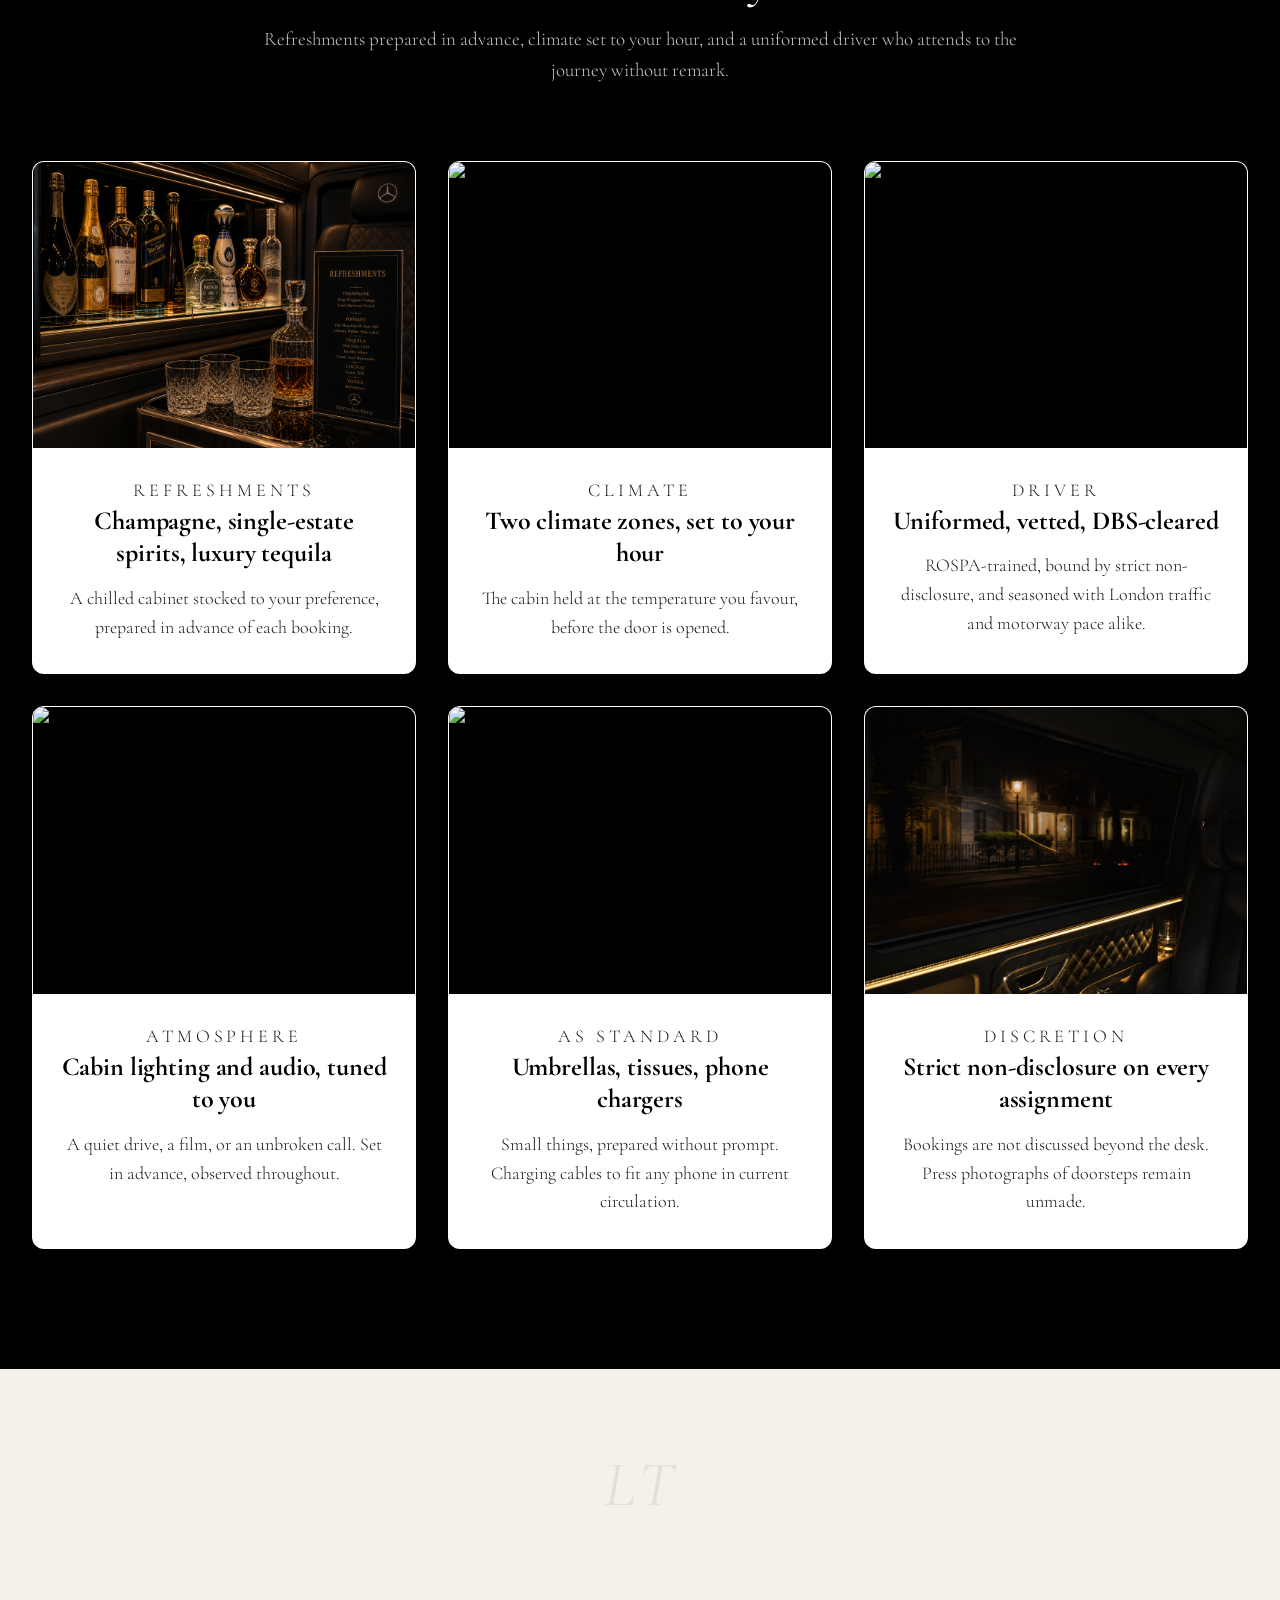
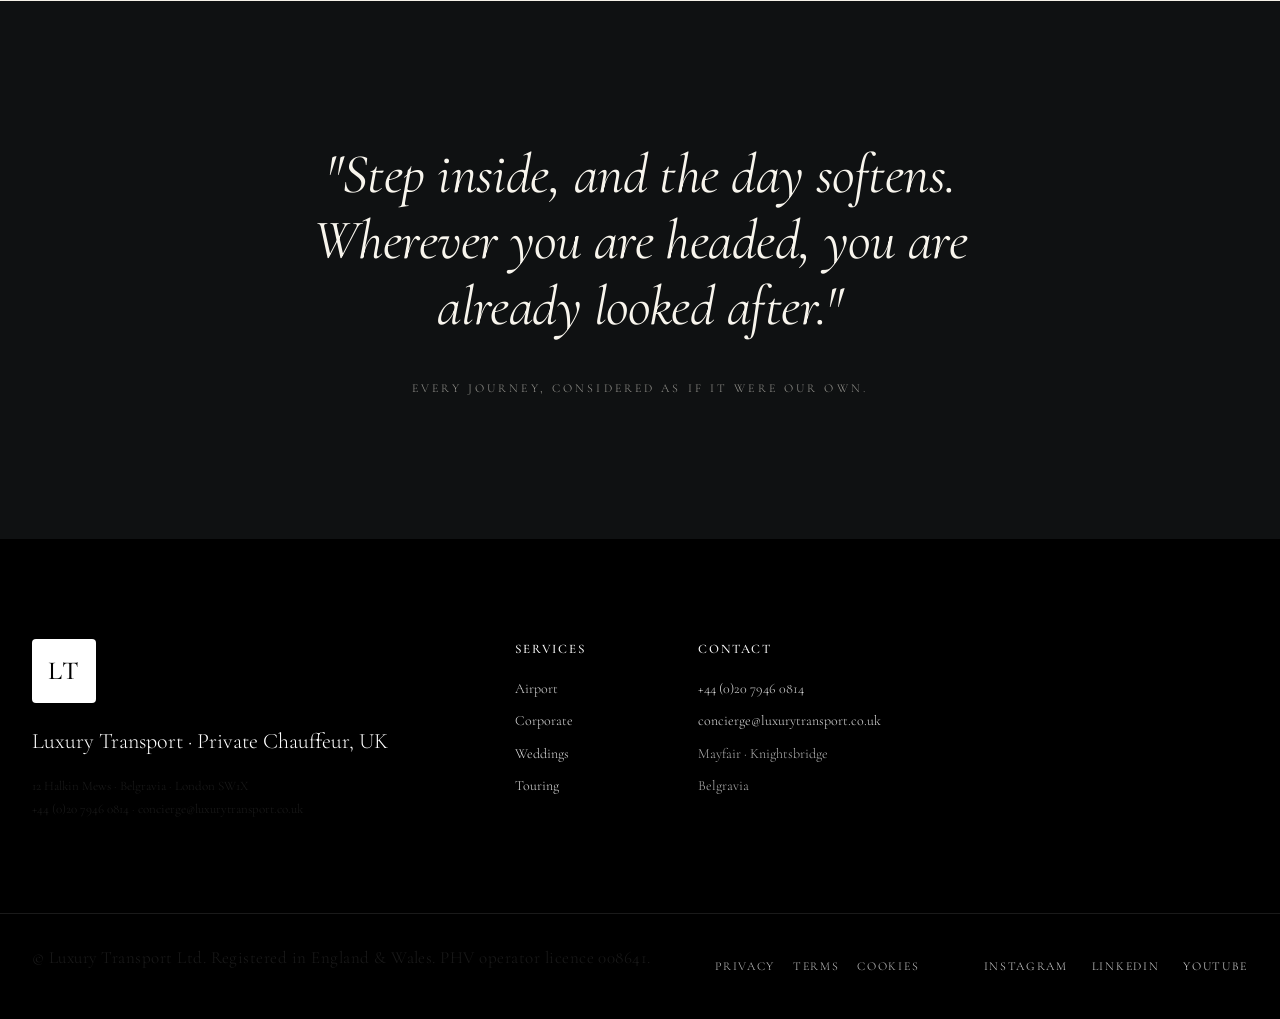
==== commit fca1708e: "Polish pass: unify contact details, drop unused Inter, add reduced-motion - Footer + concierge chat:" ====
--- a/fleet.html
+++ b/fleet.html
@@ -6,7 +6,7 @@
   <title>The Fleet · Luxury Transport</title>
   <link rel="preconnect" href="https://fonts.googleapis.com">
   <link rel="preconnect" href="https://fonts.gstatic.com" crossorigin>
-  <link href="https://fonts.googleapis.com/css2?family=Cormorant+Garamond:wght@300;400;500;600&family=Inter:wght@300;400;500;600&display=swap" rel="stylesheet">
+  <link href="https://fonts.googleapis.com/css2?family=Cormorant+Garamond:wght@300;400;500;600&display=swap" rel="stylesheet">
   <link rel="stylesheet" href="styles.css" />
 </head>
 <body>
@@ -249,7 +249,7 @@
       <div class="footer__brand">
         <span class="brand__mark brand__mark--lg">LT</span>
         <p class="footer__tag">Luxury Transport · Private Chauffeur, UK</p>
-        <p class="footer__address">12 Halkin Mews · Belgravia · London SW1X<br/>+44 (0)20 7946 0814 · concierge@luxurytransport.example</p>
+        <p class="footer__address">12 Halkin Mews · Belgravia · London SW1X<br/>+44 (0)20 7946 0814 · concierge@luxurytransport.co.uk</p>
       </div>
 
       <div class="footer__cols">
@@ -265,8 +265,8 @@
         <div>
           <h4>Contact</h4>
           <ul>
-            <li><a href="tel:+442000000000">+44 (0)20 0000 0000</a></li>
-            <li><a href="mailto:bookings@luxurytransport.co.uk">bookings@luxurytransport.co.uk</a></li>
+            <li><a href="tel:+442079460814">+44 (0)20 7946 0814</a></li>
+            <li><a href="mailto:concierge@luxurytransport.co.uk">concierge@luxurytransport.co.uk</a></li>
             <li>Mayfair · Knightsbridge</li>
             <li>Belgravia</li>
           </ul>
--- a/styles.css
+++ b/styles.css
@@ -44,6 +44,12 @@
   color: inherit;
   text-decoration: none;
 }
+/* Placeholders carry the same muted ink as labels — dark enough for ≥4.5:1 on
+   the cream/white input fields, and opacity:1 so Firefox doesn't fade them further. */
+::placeholder {
+  color: var(--ink-mute);
+  opacity: 1;
+}
 
 .container {
   width: 100%;
@@ -310,10 +316,13 @@
   border-bottom: none;
   text-shadow: 0 1px 24px rgba(0, 0, 0, 0.5);
 }
-.nav__menu a:hover,
+.nav__menu a:hover {
+  opacity: 0.7;
+}
 .nav__menu a:focus-visible {
-  opacity: 0.7;
-  outline: none;
+  opacity: 1;
+  outline: 2px solid #fff;
+  outline-offset: 6px;
 }
 .nav__menu a::after {
   display: none;
@@ -1541,24 +1550,17 @@
   isolation: isolate;
   overflow: hidden;
 }
+/* Blurred side-fill no longer needed now that the photo is full-bleed. */
 .gallery__bg-fill {
+  display: none;
+}
+.gallery__bg {
   position: absolute;
   inset: 0;
   width: 100%;
   height: 100%;
   object-fit: cover;
-  filter: blur(48px) brightness(0.78);
-  transform: scale(1.12);
-  z-index: -3;
-  display: block;
-}
-.gallery__bg {
-  position: absolute;
-  inset: 0;
-  width: 100%;
-  height: 100%;
-  object-fit: contain;
-  object-position: center bottom;
+  object-position: center;
   z-index: -2;
   display: block;
 }
@@ -1683,10 +1685,11 @@
 }
 .gallery__bar-fill {
   position: absolute;
-  inset: 0 auto 0 0;
+  inset: 0;
   background: #fff;
-  width: 25%;
-  transition: width 0.55s cubic-bezier(0.22, 0.61, 0.36, 1);
+  transform: scaleX(0.25);
+  transform-origin: left center;
+  transition: transform 0.55s cubic-bezier(0.22, 0.61, 0.36, 1);
 }
 .gallery__arrows {
   display: flex;
@@ -3067,3 +3070,44 @@
     font-size: 17px;
   }
 }
+
+/* ---------- Reduced motion ---------- */
+/* The JS reveal observers already bail out under reduced motion (so content
+   stays visible by default); this covers the CSS-only motion the script never
+   touches — the looping scroll cue, hero crossfade, smooth scrolling, the
+   page-transition veil — and neutralises the remaining transitions. */
+@media (prefers-reduced-motion: reduce) {
+  html {
+    scroll-behavior: auto;
+  }
+  *,
+  *::before,
+  *::after {
+    animation-duration: 0.01ms !important;
+    animation-iteration-count: 1 !important;
+    transition-duration: 0.01ms !important;
+    scroll-behavior: auto !important;
+  }
+  .gallery__track {
+    scroll-behavior: auto;
+  }
+  /* The scroll cue rests instead of pulsing. */
+  .hero__scroll .line {
+    animation: none;
+    transform: scaleY(1);
+  }
+  .hero__video {
+    transition: none;
+  }
+  .page-transition-veil {
+    transition: none;
+  }
+  /* Belt-and-braces: reveal content can never be left hidden. */
+  .has-text-reveal .reveal-up,
+  .has-reveal .fleet .gallery,
+  .has-reveal .services .tile,
+  .has-reveal .cabin .cabin__item {
+    opacity: 1 !important;
+    transform: none !important;
+  }
+}
